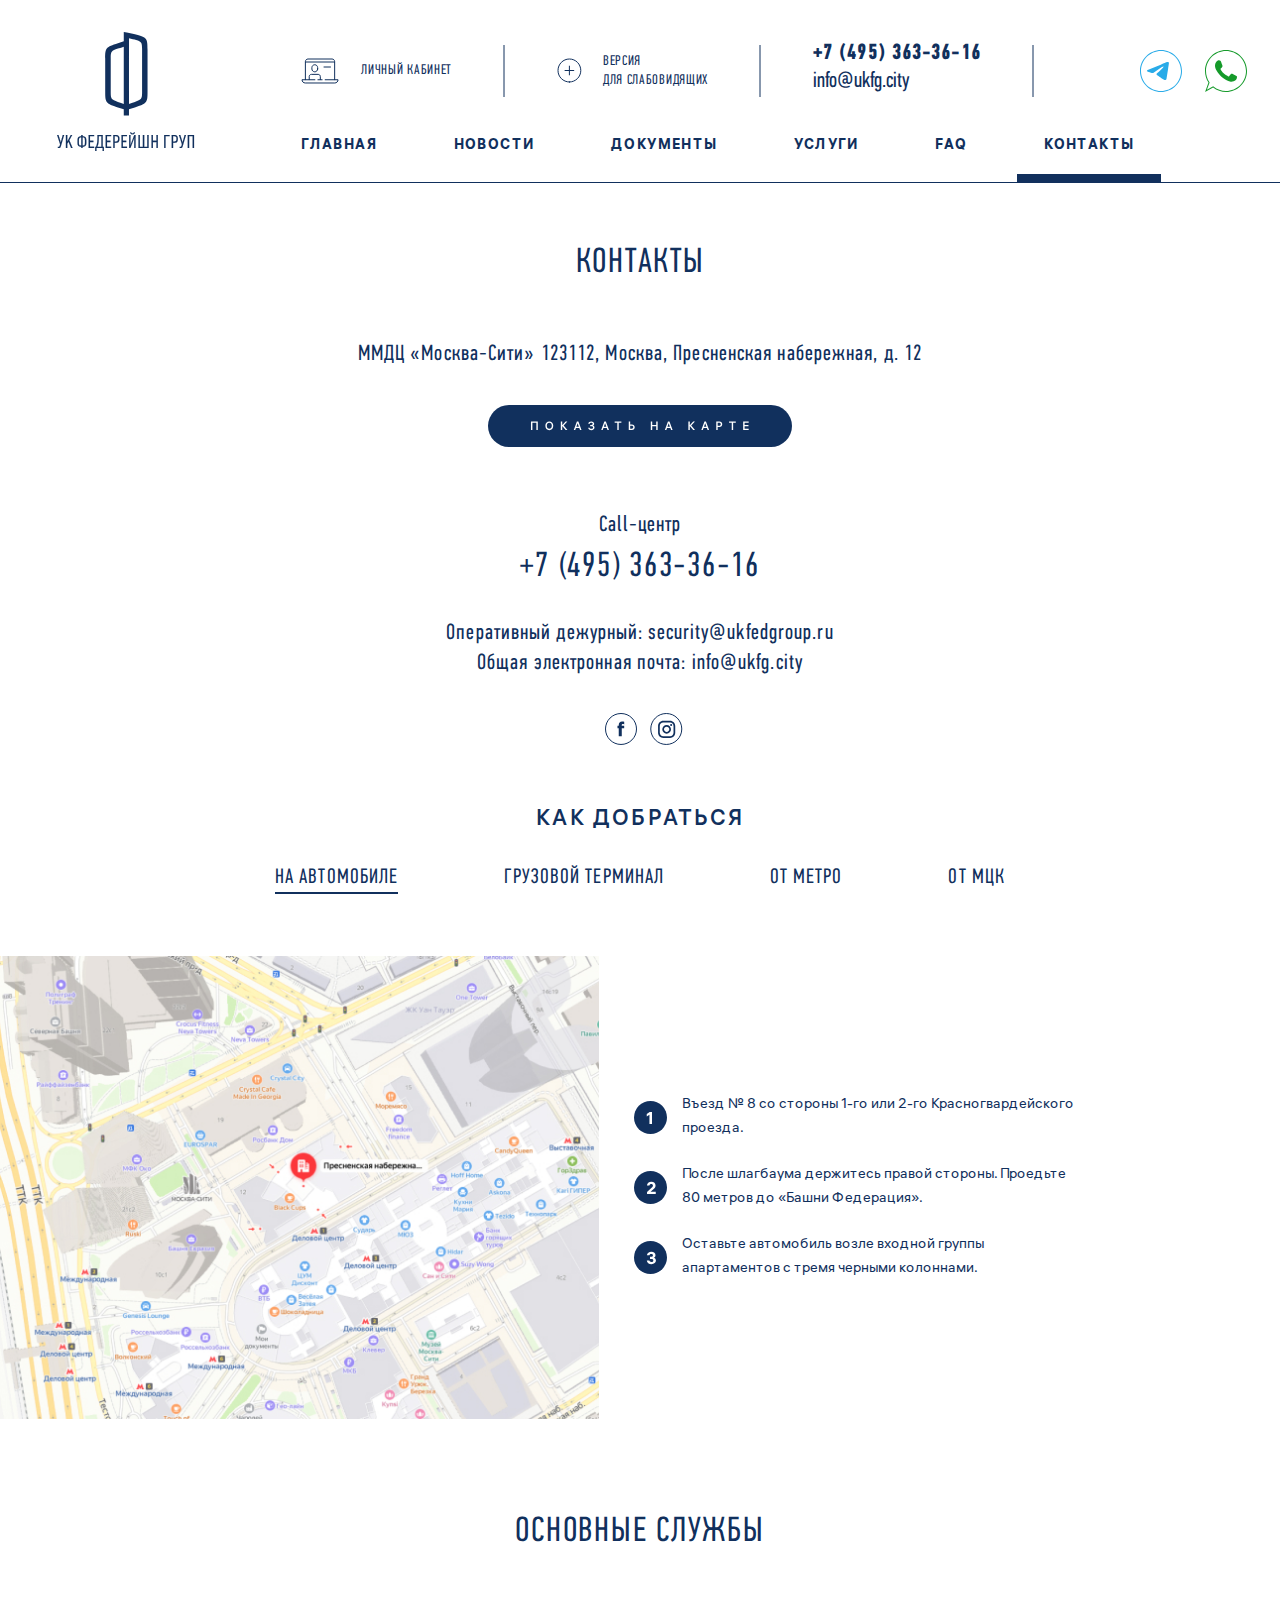
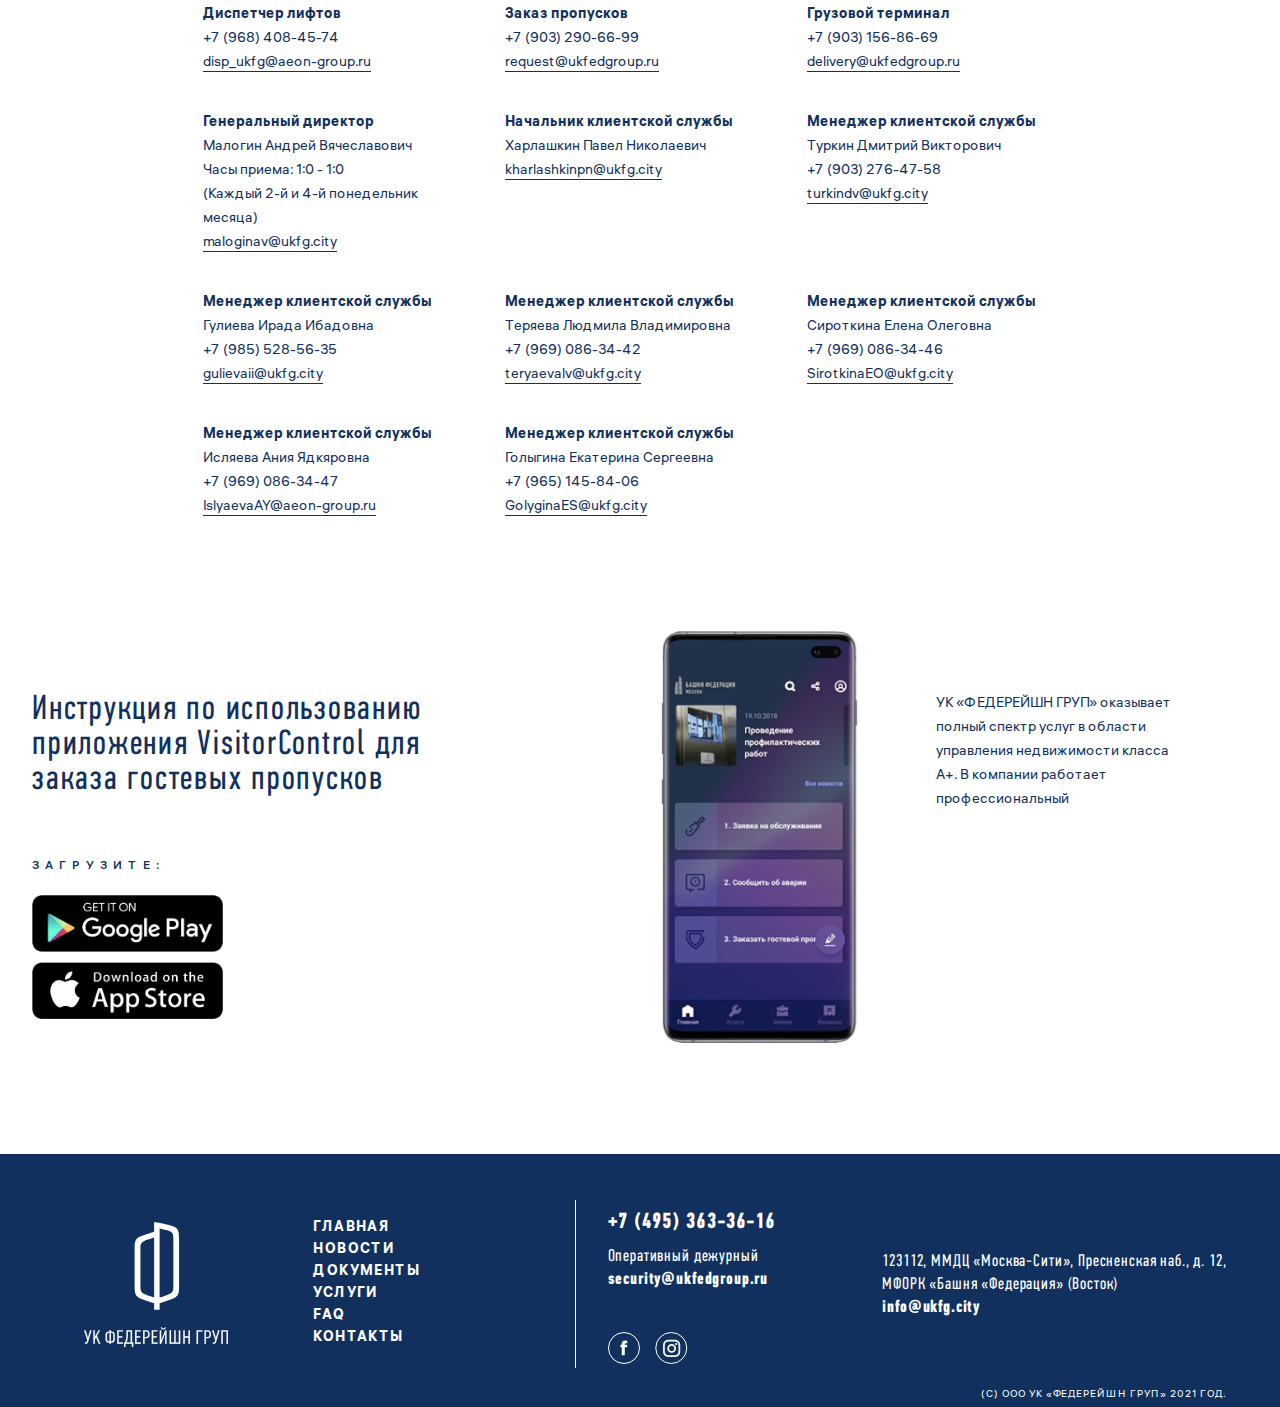
==== contact/index.html @ 0cf87162 "css_folder" ====
<!DOCTYPE html>
<html lang="ru">
   <head>
      <meta charset="UTF-8" />
      <meta content="width=device-width, initial-scale=1" name="viewport" />
      <title>УК Федерейшн Груп</title>
      <link rel="stylesheet" href="../css/style.css" />
      <link rel="stylesheet" href="../css/contact.css" />
   </head>
   <body>
      <div class="wrapper">
         <header class="header">
            <div class="container">
               <div class="header__row">
                  <a href="../index.html">
                     <div class="header__logo">
                        <div class="header__img"></div>
                     </div>
                  </a>
                  <div class="header__bar">
                     <div class="header__icons">
                        <div class="header__lk">
                           <a href="#">
                              <div class="header__profile">
                                 <p>личный кабинет</p>
                              </div>
                           </a>
                        </div>
                        <div class="header__line"></div>
                        <div class="header__version">
                           <a href="#">
                              <div class="header__blind">
                                 <p>версия<br />для слабовидящих</p>
                              </div>
                           </a>
                        </div>
                        <div class="header__line"></div>
                        <div class="header__contacts">
                           <a href="tel:+74953633616"><div class="header__phone">+7 (495) 363-36-16</div></a>
                           <a href="mailto:info@ukfg.city" target="_blank">
                              <div class="header__mail">info@ukfg.city</div>
                           </a>
                        </div>
                        <div class="header__line"></div>
                        <a href="tel:+74953633616" class="header__call">
                           <div class="header__app">
                              <a href="#">
                                 <div class="header__name header__name_1">
                                 </div>
                              </a>
                              <a href="#">
                                 <div class="header__name header__name_2">
                                 </div>
                              </a>
                           </div>
                        </a>
                     </div>
                     <div class="header__nav">
                        <div class="header__menu">
                           <div class="header__toggle header__toggle_icon">
                              <div class="header__burger"></div>
                           </div>
                           <ul class="header__list">
                              <li><a href="../index.html" class="header__list_hover">главная</a></li>
                              <li><a href="../news/index.html" class="header__list_hover">новости</a></li>
                              <li><a href="../documents/index.html" class="header__list_hover">документы</a></li>
                              <li><a href="../service/index.html" class="header__list_hover">услуги</a></li>
                              <li><a href="../faq/index.html" class="header__list_hover">faq</a></li>
                              <li><a href="index.html" class="header__list_active">контакты</a></li>
                           </ul>
                           <div class="header__popup">  
                              <div id="dialog" class="windows">
                                 <div class="top"><a href="#" class="link close"></a></div>
                                 <div class="text">общий телефон заказа услуг:</div>
                                 <a href="tel:+74951112233"><div class="phone">+ 7 (495) 111 22 33</div></a>
                                 <div class="app">Быстрая связь:</div>
                                 <div class="columns__app">
                                    <a href="#">
                                       <div class="columns__name columns__name_1">
                                       </div>
                                    </a>
                                    <a href="#">
                                       <div class="columns__name columns__name_2">
                                       </div>
                                    </a>
                                 </div>
                              </div>
                           </div>
                        </div>
                     </div>
                  </div>
               </div>
            </div>
         </header>
         <div class="content">
            <div class="columns">  
               <div class="columns__contacts">
                  <h1>Контакты</h1>
                  <p>ММДЦ «Москва-Сити» 123112, Москва, Пресненская набережная, д. 12</p>
                  <a href="#">
                     <div class="columns__detailed"></div>
                  </a>
                  <h5>Call-центр</h5>
                  <a href="tel:+74953633616"><div class="columns__phones">+7 (495) 363-36-16</div></a>
                  <div class="columns__mail">
                     <a href="mailto:security@ukfedgroup.ru"><p>Оперативный дежурный: security@ukfedgroup.ru</p></a>
                     <a href="mailto:info@ukfg.city"><p>Общая электронная почта: info@ukfg.city</p></a>
                  </div>
                  <div class="columns__social">
                     <a class="columns__fb" href="https://ru-ru.facebook.com/" target="_blank"></a>
                     <a class="columns__in" href="https://www.instagram.com/" target="_blank"></a>
                  </div>
               </div>  
               <div class="columns__road">
                  <h3>Как добраться</h3>
                  <div class="columns__nav">
                     <div class="columns__menu">
                        <ul class="columns__list">
                           <li class="active"><span class="columns__list_hover">На автомобиле</span></li>
                           <li><span class="columns__list_hover">Грузовой терминал</span></li>
                           <li><span class="columns__list_hover">От метро</span></li>
                           <li><span class="columns__list_hover">От мцк</span></li>
                        </ul>
                     </div>
                  </div>
                  <div class="columns__window active columns__window_1">
                     <div class="columns__fix">
                        <div class="columns__picture">
                           <img src="../img/picture1__contacts.jpg">
                           </img>
                        </div>
                        <div class="columns__picture_mobile">
                           <img src="../img/picture1m__contacts.jpg">
                           </img>
                        </div>
                        <ol class="columns__texts">
                           <li class="columns__marker_1">Въезд № 8 со стороны 1-го или 2-го Красногвардейского<br/>проезда.</li>
                           <li class="columns__marker_2">После шлагбаума держитесь правой стороны. Проедьте<br/>80 метров до «Башни Федерация».</li>
                           <li class="columns__marker_3">Оставьте автомобиль возле входной группы<br/>апартаментов с тремя черными колоннами.</li>
                        </ol>
                     </div>
                  </div>
                  <div class="columns__window columns__window_2">
                     <div class="columns__fix">
                        <div class="columns__picture">
                           <img src="../img/picture1__contacts.jpg">
                           </img>
                        </div>
                        <div class="columns__picture_mobile">
                           <img src="../img/picture1m__contacts.jpg">
                           </img>
                        </div>
                        <ol class="columns__texts">
                           <li class="columns__marker_1">Въезд № 8 со стороны 1-го или 2-го Красногвардейского<br/>проезда.</li>
                           <li class="columns__marker_2">После шлагбаума держитесь правой стороны. Проедьте<br/>80 метров до «Башни Федерация».</li>
                           <li class="columns__marker_3">Оставьте автомобиль возле входной группы<br/>апартаментов с тремя черными колоннами.</li>
                        </ol>
                     </div>
                  </div>
                  <div class="columns__window columns__window_3">
                     <div class="columns__fix">
                        <div class="columns__picture">
                           <img src="../img/picture1__contacts.jpg">
                           </img>
                        </div>
                        <div class="columns__picture_mobile">
                           <img src="../img/picture1m__contacts.jpg">
                           </img>
                        </div>
                        <ol class="columns__texts">
                           <li class="columns__marker_1">Въезд № 8 со стороны 1-го или 2-го Красногвардейского<br/>проезда.</li>
                           <li class="columns__marker_2">После шлагбаума держитесь правой стороны. Проедьте<br/>80 метров до «Башни Федерация».</li>
                           <li class="columns__marker_3">Оставьте автомобиль возле входной группы<br/>апартаментов с тремя черными колоннами.</li>
                        </ol>
                     </div>
                  </div>
                  <div class="columns__window columns__window_4">
                     <div class="columns__fix">
                        <div class="columns__picture">
                           <img src="../img/picture1__contacts.jpg">
                           </img>
                        </div>
                        <div class="columns__picture_mobile">
                           <img src="../img/picture1m__contacts.jpg">
                           </img>
                        </div>
                        <ol class="columns__texts">
                           <li class="columns__marker_1">Въезд № 8 со стороны 1-го или 2-го Красногвардейского<br/>проезда.</li>
                           <li class="columns__marker_2">После шлагбаума держитесь правой стороны. Проедьте<br/>80 метров до «Башни Федерация».</li>
                           <li class="columns__marker_3">Оставьте автомобиль возле входной группы<br/>апартаментов с тремя черными колоннами.</li>
                        </ol>
                     </div>
                  </div>
               </div>
               <div class="columns__info">
                  <h2>Основные службы</h2>
                  <div class="columns__services">
                     <div class="columns__service">
                        <h4>Диспетчер лифтов</h4>
                        <a href="tel:+79684084574"><p>+7 (968) 408-45-74</p></a>
                        <a href="mailto:disp_ukfg@aeon-group.ru">disp_ukfg@aeon-group.ru</a>
                     </div>
                     <div class="columns__service">
                        <h4>Заказ пропусков</h4>
                        <a href="tel:+79032906699"><p>+7 (903) 290-66-99</p></a>
                        <a href="mailto:request@ukfedgroup.ru">request@ukfedgroup.ru</a>
                     </div>
                     <div class="columns__service">
                        <h4>Грузовой терминал</h4>
                        <a href="tel:+79031568669"><p>+7 (903) 156-86-69</p></a>
                        <a href="mailto:delivery@ukfedgroup.ru">delivery@ukfedgroup.ru</a>
                     </div>
                     <div class="columns__service">
                        <h4>Генеральный директор</h4>
                        <p>Малогин Андрей Вячеславович</p>
                        <p>Часы приема: 14:00 - 16:00<br/>(Каждый 2-й и 4-й понедельник месяца)</p>
                        <a href="mailto:maloginav@ukfg.city">maloginav@ukfg.city</a>
                     </div>
                     <div class="columns__service">
                        <h4>Начальник клиентской службы</h4>
                        <p>Харлашкин Павел Николаевич</p>
                        <a href="mailto:kharlashkinpn@ukfg.city">kharlashkinpn@ukfg.city</a>
                     </div>
                     <div class="columns__service">
                        <h4>Менеджер клиентской службы</h4>
                        <p>Туркин Дмитрий Викторович</p>
                        <a href="tel:+79032764758"><p>+7 (903) 276-47-58</p></a>
                        <a href="mailto:turkindv@ukfg.city">turkindv@ukfg.city</a>
                     </div>
                     <div class="columns__service">
                        <h4>Менеджер клиентской службы</h4>
                        <p>Гулиева Ирада Ибадовна</p>
                        <a href="tel:+79855285635"><p>+7 (985) 528-56-35</p></a>
                        <a href="mailto:gulievaii@ukfg.city">gulievaii@ukfg.city</a>
                     </div>
                     <div class="columns__service">
                        <h4>Менеджер клиентской службы</h4>
                        <p>Теряева Людмила Владимировна</p>
                        <a href="tel:+79690863442"><p>+7 (969) 086-34-42</p></a>
                        <a href="mailto:teryaevalv@ukfg.city">teryaevalv@ukfg.city</a>
                     </div>
                     <div class="columns__service">
                        <h4>Менеджер клиентской службы</h4>
                        <p>Сироткина Елена Олеговна</p>
                        <a href="tel:+79690863446"><p>+7 (969) 086-34-46</p></a>
                        <a href="mailto:SirotkinaEO@ukfg.city">SirotkinaEO@ukfg.city</a>
                     </div>
                     <div class="columns__service">
                        <h4>Менеджер клиентской службы</h4>
                        <p>Исляева Ания Ядкяровна</p>
                        <a href="tel:+79690863447"><p>+7 (969) 086-34-47</p></a>
                        <a href="mailto:IslyaevaAY@aeon-group.ru">IslyaevaAY@aeon-group.ru</a>
                     </div>
                     <div class="columns__service">
                        <h4>Менеджер клиентской службы</h4>
                        <p>Голыгина Екатерина Сергеевна</p>
                        <a href="tel:+79651458406"><p>+7 (965) 145-84-06</p></a>
                        <a href="mailto:GolyginaES@ukfg.city">GolyginaES@ukfg.city</a>
                     </div>
                  </div>
               </div>         
            </div>
         </div>
         <footer class="footer">
            <div class="columns__container">
               <div class="container">
                  <div class="columns__application">
                     <div class="columns__load">
                        <div class="columns__for">
                        Инструкция по использованию приложения VisitorControl для
                        заказа гостевых пропусков
                        </div>
                        <div class="columns__download">
                           <p>загрузите:</p>
                           <a href="https://play.google.com/store" target="_blank">
                              <img src="../img/google.png" alt="picture" />
                           </a>
                           <a class="columns__store" href="https://www.apple.com/ru/app-store/" target="_blank">
                              <img src="../img/app-store.png" alt="picture" />
                           </a>
                        </div>
                     </div>
                     <div class="columns__phone">
                        <div class="columns__mobile">
                           <img src="../img/tel.png" alt="picture" />
                        </div>
                        <div class="columns__professional">
                        УК «ФЕДЕРЕЙШН ГРУП» оказывает полный спектр услуг в области
                        управления недвижимости класса А+. В компании работает
                        профессиональный
                        </div>
                     </div>
                  </div>
               </div>
            </div>
            <div class="container container__footer">
               <div class="footer__row">
                  <div class="footer__logo">
                     <div class="footer__img"></div>
                  </div>
                  <div class="footer__nav">
                     <div class="footer__menu">
                        <ul class="footer__list">
                           <li><a href="../index.html">главная</a></li>
                           <li><a href="../news/index.html">новости</a></li>
                           <li><a href="../documents/index.html">документы</a></li>
                           <li><a href="../service/index.html">услуги</a></li>
                           <li><a href="../faq/index.html">faq</a></li>
                           <li><a href="index.html">контакты</a></li>
                        </ul>
                     </div>
                  </div>
                  <div class="footer__contact">
                     <a href="tel:+74953633616"><div class="footer__phone">+7 (495) 363-36-16</div></a>
                     <div class="footer__mail">Оперативный дежурный<br/><a href="mailto:security@ukfedgroup.ru" target="_blank"><span>security@ukfedgroup.ru</span></a></div>
                     <div class="footer__social">
                        <a class="footer__fb" href="https://ru-ru.facebook.com/" target="_blank"></a>
                        <a class="footer__in" href="https://www.instagram.com/" target="_blank"></a>
                     </div>
                  </div>
                  <div class="footer__info">123112, ММДЦ «Москва-Сити», Пресненская наб., д. 12, МФОРК «Башня «Федерация» (Восток)
                     <a href="mailto:info@ukfg.city" target="_blank">info@ukfg.city</a>
                  </div>
               </div>
               <p class="footer__copy">(С) ООО УК «ФЕДЕРЕЙШН ГРУП» 2021 год.</p>
            </div>
         </footer>
      </div>
      <script src="https://code.jquery.com/jquery-3.5.1.min.js"></script>
      <script src="../js/main.js"></script>
   </body>
</html>
---- css/style.css ----
/*Обнуляющие стили*/
*{
   padding: 0;
   margin: 0;
   border: 0;
}
*,*:before,*:after{
   -moz-box-sizing: border-box;
   -webkit-box-sizing: border-box;
   box-sizing: border-box;
}
:focus,:active{
   outline: none;
}
a:focus,a:active{
   outline: none;
}
nav,footer,header,aside{
   display: block;
}
html,body{
   height: 100%;
   width: 100%;
   font-size: 100%;
   line-height: 1;
   font-size: 14px;
   -ms-text-size-adjust: 100%;
   -moz-text-size-adjust: 100%;
   -webkit-text-size-adjust: 100%;
}
input,button,textarea{
   font-family: inherit;
}
input::-ms-clear{
   display: none;
}
button{
   cursor: pointer;
}
button::-moz-focus-inner{
   padding: 0;
   border: 0;
}
a,a:visited{
   text-decoration: none;
}
a:hover{
   text-decoration: none;
}
ul li{
   list-style: none;
}
img{
   vertical-align: top;
}
h1,h2,h3,h4,h5,h6{
   font-size: inherit;
   font-weight: inherit;
}
/*--------------------*/
@font-face{
	font-family: "PF Din Text Comp Pro";
	src: url(../fonts/pfdintextcomppro-bold.eot);
	src: local("☺"), url(../fonts/pfdintextcomppro-bold.woff) format("woff"), url(../fonts/pfdintextcomppro-bold.ttf) format("truetype"), url(../fonts/pfdintextcomppro-bold.svg) format("svg");
	font-weight: bold;
	font-style: normal;
}
@font-face {
	font-family: "PF Din Text Comp Pro";
	src: url(../fonts/PFDinTextCompPro-Medium.eot);
	src: local("☺"), url(../fonts/PFDinTextCompPro-Medium.woff) format("woff"), url(../fonts/PFDinTextCompPro-Medium.ttf) format("truetype"), url(../fonts/PFDinTextCompPro-Medium.svg) format("svg");
	font-weight: 500;
	font-style: normal;
}
@font-face{
	font-family: "PF Din Text Comp Pro";
	src: url(../fonts/pfdintextcomppro-regular.eot);
	src: local("☺"), url(../fonts/pfdintextcomppro-regular.woff) format("woff"), url(../fonts/pfdintextcomppro-regular.ttf) format("truetype"), url(../fonts/pfdintextcomppro-regular.svg) format("svg");
	font-weight: normal;
	font-style: normal;
}
@font-face{
   font-family: "ALS Hauss";
   src: local("ALS Hauss Bold"), local("ALS-Hauss-Bold"),
   url(../fonts/ALSHauss-Bold.woff2) format("woff2"),
   url(../fonts/ALSHauss-Bold.woff) format("woff"),
   url(../fonts/ALSHauss-Bold.ttf) format("truetype");
   font-weight: bold;
   font-style: normal;
}
@font-face {
	font-family: "ALS Hauss";
   src: local("ALS Hauss Medium"), local("ALS-Hauss-Medium"),
   url(../fonts/ALSHauss-Medium.woff) format("woff"),
   url(../fonts/ALSHauss-Medium.ttf) format("truetype");
	font-weight: 500;
	font-style: normal;
}
@font-face{
   font-family: "ALS Hauss";
   src: local("ALS Hauss Regular"), local("ALS-Hauss-Regular"),
   url(../fonts/ALSHauss-Regular.woff2) format("woff2"),
   url(../fonts/ALSHauss-Regular.woff) format("woff"),
   url(../fonts/ALSHauss-Regular.ttf) format("truetype");
   font-weight: normal;
   font-style: normal;
}
body{
   font-family: "PF Din Text Comp Pro";
   font-weight: normal;
   color: #11305D;
}
.wrapper{
   min-height: 100%;
   overflow: hidden;
   display: flex;
   flex-direction: column;
}
.container{
   margin: 0px auto;
   max-width: 1464px;
}
.header__text, .header__info, .header__list{
   text-transform: uppercase;
}
a, a:visited{
   color: #11305D;
}
.header__popup{
   display: none;
}
.close{
   display: none;
}
.header__row{
   max-width: 1400px;
   margin: 0 auto;
   display: flex;
   height: 182px;
   padding: 0px 0px 0px 32px;
}
.header__row>a:first-child{
   flex: 1 1 auto;
   display: flex;
   align-items: center;
   background: url(../img/logo.svg) center no-repeat;
}
.header__bar{
   flex: 1 0 70%;
   display: flex;
   flex-direction: column;
   justify-content: space-between;
   padding: 40px 32px 2px 82px;
}
.header__icons{
   width: 100%;
   display: flex;
   white-space: nowrap;
   justify-content: space-between;
   align-items: center;
}
.header__line{
   width: 10px;
   height: 52px;
   background-color: #11305D;
   background: url(../img/line.svg) center no-repeat;
}
.header__lk, .header__version{
   font-size: 14px;
   letter-spacing: 0.05em;
   text-transform: uppercase;   
}
.header__profile p{
   display: flex;
   align-items: center;
   height: 50px;
   background: url(../img/lk.svg) left no-repeat;
   padding: 0px 0px 0px 60px;
}
.header__profile p:hover, .header__profile p:active{
   display: flex;
   align-items: center;
   height: 50px;
   background: url(../img/lkh.svg) left no-repeat;
   padding: 0px 0px 0px 60px;
   transition: width 0.1s ease-in-out;
}
.header__blind p{
   display: flex;
   align-items: center;
   height: 50px;
   line-height: 19px;
   background: url(../img/version.svg) left no-repeat;
   padding: 0px 0px 0px 46px;
   transition: width 0.1s ease-in-out;
}
.header__blind p:hover, .header__blind p:active{
   display: flex;
   align-items: center;
   height: 50px;
   line-height: 19px;
   background: url(../img/versionh.svg) left no-repeat;
   padding: 0px 0px 0px 46px;
   transition: width 0.1s ease-in-out;
}
.header__phone{
   font-family: "PF Din Text Comp Pro";
   font-weight: bold;
   font-size: 22px;
   line-height: 28px;
   letter-spacing: 0.05em;
}
.header__mail{
   font-size: 22px;
   font-weight: normal;
   line-height: 28px;
   padding: 0px 0px 5px 0px;
}
.header__mail:hover, .header__mail:active{
   width: 105px;
   border-bottom: 2px solid #11305D;
   padding-bottom: 3px;
   transition: width 0.1s ease-in-out;
}
.header__app{
   display: flex;
   justify-content: space-between;
}
.header__name{
   display: flex;
   align-items: center;
   height: 50px;
   padding: 0px 42px 0px 0px;
   font-size: 19px;
}
.header__name_1{
   background: url(../img/telegram.svg) right no-repeat;
   margin: 0px 15px 0px 0px;
   padding: 0px 0px 0px 50px;
}
.header__name_1:hover, .header__name_1:active{
   background: url(../img/telegramh.svg) right no-repeat;
   margin: 0px 15px 0px 0px;
   padding: 0px 0px 0px 50px;
   transition: width 0.1s ease-in-out;
}
.header__name_2{
   background: url(../img/whatsapp.svg) right no-repeat;
   padding: 0px 0px 0px 50px;
}
.header__name_2:hover, .header__name_2:active{
   background: url(../img/whatsapph.svg) right no-repeat;
   padding: 0px 0px 0px 50px;
   transition: width 0.1s ease-in-out;
}
.header__nav{
   width: 88%;
   color: #11305D;
}
.header__list{
   font-family: "ALS Hauss";
   font-weight: bold;
   font-size: 14px;
   letter-spacing: 0.1em;
   text-transform: uppercase;
   display: flex;
   justify-content: space-between; 
   white-space: nowrap;
}
.header__list li{
   height: 39.6px;
} 
.header__list_hover:after, .header__list_active:after{
   display: block;
   content: "";
   height: 8px;
   margin-top: 20px;
   margin-left: -30%;
   width: 0%;
   background-color: #11305D;
   transition: width 0.2s ease-in-out;
}
.header__list_hover:hover:after, .header__list_hover:focus:after, .header__list_hover:active:after, .header__list_active:after{
   width: 160%;
   margin-left: -30%;
   transition: width 0.2s ease-in-out;
}
/*Меню-бургер*/
.header__list li{
   display: inline-block;
}
.header__list li a{
   display: block;
   color: #11305D;
   text-decoration: none;
}
.header__menu{
   width: 100%;
}
.header__toggle{  
   color: #11305D;
   cursor: pointer;
   display: none;
   width: 25px;
   height: 25px;
}
.header__toggle_icon {
   width: 25px;
   height: 25px;
   cursor: pointer;
}
.header__burger {
   width: 32px;
   height: 2px;
   transform: translate(-50%, -50%);
   background: #11305D;
   transition: 0.5s;
   display: inline-block;
   margin-left: 12px;
}
.header__burger:before,
.header__burger:after {
   content: "";
   width: 32px;
   height: 2px;
   position: absolute;
   background: #11305D;
   transition: 0.5s;
}
.header__burger:before {
   top: -7px;
}
.header__burger:after {
   top: 7px;
}
.header__popup .windows{
   display: none;
}
@media( max-width: 768px){
   .header{
      min-height: 110px;
   }
   .header__row{
      height: 110px;
      flex-direction: row-reverse;
      padding: 0;
      margin-right: 114px;
      padding-top: 4px;
   }
   .header__row>a:first-child{
      margin: 0 auto;
      display: flex;
      align-items: center;
      background: url(../img/logohm.svg) center no-repeat;
   }
   .header.toggle::after{
      content: "";
      display: block;
      width: 90vw;
      height: 1px;
      margin: 0 auto;
      background-color: #1b4a91;
   }
   .header__img{
      width: 108.3px;
      height: 94px;
   }
   .header__bar{
      flex: 0 0 65px;
      flex-direction: row-reverse;
   }
   .header__line{
      display: none;
   }
   .header__lk, .header__version, .header__contacts, .header__p{
      display: none;
   }
   .header__name{
      display: none;
   }
   .header__call{
      position: absolute;
      top: 7px;
      right: 23px;
      height: 50px;
      background: url(../img/app.svg) right no-repeat;
      padding: 0px 42px 0px 0px;
      font-size: 19px;
   }
   .header__call:hover, .header__call:active{
      position: absolute;
      top: 7px;
      right: 23px;
      height: 50px;
      background: url(../img/apph.svg) right no-repeat;
      padding: 0px 42px 0px 0px;
      transition: width 0.1s ease-in-out;
   }
   .header__toggle{
      display: block;
      padding: 0;
      position: absolute;
      top: 23px;
      left: 20px;
   }
   .header__list{
      display: none;
      position: absolute;
      top: 141px;
      left: 0;
      background: #fff;
      width: 100%;
      height: 100%;
      text-align: center;
   }
   .header__list::after{
      content: "";
      display: block;
      width: 90vw;
      height: 1px;
      margin: 0 auto;
      background-color: #1b4a91;
   }
   .header__list li{
      display: block;
      width: fit-content;
      margin: 0 auto;
      letter-spacing: 0.1em;
      height: 38.1px;
   }
   .header__list_hover:after, .header__list_active:after{
      display: none;
      transition: width 0.1s ease-in-out;
   }
   .header__list a:hover{
      color: #96A9C6;
      transition: width 0.1s ease-in-out;
   }
   .header__popup{
      display: none;
      position: absolute;
      top: 370px;
      right: 0%;
      width: 100%;
      font-size: 19px;
   }
   .header__popup .windows{
      display: block;
      text-align: center;
   }
   .windows .close{
      display: none;
   }
   .header__popup .text{
      font-size: 14px;
      line-height: 19px;
      letter-spacing: 0.05em;
   }
   .header__popup .phone{
      margin: -22px 0px -35px 0px;
   }
   .header__popup #dialog .columns__app {
      display: inline-flex;
      position: static;
      padding: 12px 0px 0px 0px;
   }
   .header__popup #dialog .columns__name_1 {
      margin: 0px 7px 0px 0px;
   }
}
@media (max-width: 960px) and (min-width: 769px){
   .header__row>a:first-child{
      flex: 0 1 auto;
      display: flex;
      align-items: center;
      background: url(../img/logohm.svg) center no-repeat;
      padding: 0px 10px 0px 10px;
   }
   .header__img{
      width: 108.3px;
      height: 94px;
   }
   .header__profile, .header__blind{
      font-size: 12px;
   }
   .header__phone, .header__mail, .header__name{
      font-size: 20px;
   }
   .header__name{
      font-size: 17px;
   }
   .header__list{
      font-size: 12px;
      letter-spacing: 0em;
   }
}
@media (max-width: 843px) and (min-width: 769px){
   .header__bar{
      padding: 40px 32px 2px 32px;
   }
}
.header__toggle_icon.active .header__burger {
   background: rgba(0, 0, 0, 0);
}
.header__toggle_icon.active .header__burger:before {
   top: 0;
   transform: rotate(45deg);
}
.header__toggle_icon.active .header__burger:after {
   top: 0;
   transform: rotate(135deg);
}
/*-----------------*/
.content{
   flex: 1 1 auto;
}
.content::before{
   content: "";
   display: block;
   width: 100%;
   height: 1px;
   background-color: #11305D;
}
h1{
   font-family: PF Din Text Comp Pro;
   font-weight: normal;
   font-size: 35px;
   line-height: 48px;
   text-align: center;
   letter-spacing: 0.05em;
   text-transform: uppercase;
   padding: 57px 0px 52px 0px;
}
.columns{
   flex: 1 0 auto;
}
.columns__full{
   max-width: 1400px;
   margin: 0 auto;
   line-height: 0;
}
.columns__image img{
   object-fit: cover;
   width: 100%;
}
.columns__news{
   width: 100%;
}
.columns__documents, .columns__faq{
   margin: 0px auto;
   max-width: 1464px;
}
.columns__contacts{
   text-align: center;
}
.columns__news h1, .columns__documents h1, .columns__provider h1, .columns__faq h1{
   font-family: PF Din Text Comp Pro;
   font-weight: normal;
   font-size: 35px;
   text-align: center;
   letter-spacing: 0.05em;
   text-transform: uppercase;
   padding: 65px 0px 62px 0px;
}
.columns__row{
   display: flex;
   align-items: center;
   text-transform: uppercase;
   height: 454px;
}
.columns__icons{
   flex: 0 1 16.6%;
}
.columns__line{
   width: 10px;
   height: 308px;
   background-color: #11305D;
   background: url(../img/cline.svg) center no-repeat;
}
.columns__about{
   height: 100%;
   margin: 40px 0px 69px 0px;
   font-weight: 500;
   font-size: 21px;
   line-height: 29px;
   text-align: center;
   letter-spacing: 0.05em;
   text-transform: uppercase;
}
.columns__icons:hover .columns__about p{
   opacity: 0;
   transition: width 0.1s ease-in-out;
}
.columns__icons_2:hover, .columns__icons_3:hover, .columns__icons_4:hover, .columns__icons_6:hover{
   display: block;
   background: url(../img/order.svg) 50% 221.5px no-repeat;
   transition: width 0.1s ease-in-out;
}
.columns__icons_1:hover, .columns__icons_5:hover{
   display: block;
   background: url(../img/order.svg) 50% 250px no-repeat;
   transition: width 0.1s ease-in-out;
}
.columns__icons_2:active, .columns__icons_3:active, .columns__icons_4:active, .columns__icons_6:active{
   display: block;
   background: url(../img/orderh.svg) 50% 221.5px no-repeat;
   transition: width 0.1s ease-in-out;
}
.columns__icons_1:active, .columns__icons_5:active{
   display: block;
   background: url(../img/orderh.svg) 50% 250px no-repeat;
   transition: width 0.1s ease-in-out;
}
.columns__about p{
   height: 100%;
   display: block;
   padding: 175px 0px 0px 0px;
}
.columns__about_1{
   background: url(../img/01_144.svg) top/auto no-repeat;
   background-position-y:33px;
}
.columns__about_2{
   background: url(../img/02_144.svg) top/auto no-repeat;
   background-position-y:4px;
}
.columns__about_3{
   background: url(../img/03_144.svg) top/auto no-repeat;
   background-position-y:4px;
}
.columns__about_4{
   background: url(../img/04_144.svg) top/auto no-repeat;
   background-position-y:4px;
}
.columns__about_5{
   background: url(../img/05_144.svg) top/auto no-repeat;
   background-position-y:33px;
}
.columns__about_6{
   background: url(../img/06_144.svg) top/auto no-repeat;
   background-position-y:4px;
}
.columns__popup{
   top: 110%;
   left: 37.5%;
}
.columns__popup .window {
   position:absolute;
   display:none;
   z-index:9999;
   overflow: hidden;
   border: 1px solid #11305D;
   width:744px;
   height:405px;
   padding:10px;
   background-color:#ffffff;
   position:fixed; 
   top: calc(50% - 25px); 
   left: calc(50% - 50px); 
   }  
.top {
   position:absolute;
   left:0;
   top:0;
   width:370px;
   height:30px;
   padding: 8px 20px 6px 10px;
   }
.text{
   padding: 40px 0px 10px 0px;
   font-family: PF Din Text Comp Pro;
   font-style: normal;
   font-weight: normal;
   font-size: 35px;
   line-height: 48px;
   text-align: center;
   letter-spacing: 0.05em;
   text-transform: uppercase;
   color: #11305D;
   }
.phone{
   font-family: PF Din Text Comp Pro;
   font-style: normal;
   font-weight: normal;
   font-size: 56px;
   line-height: 76px;
   text-align: center;
}
.app{
   font-family: ALS Hauss;
   font-style: normal;
   font-weight: normal;
   font-size: 21px;
   text-align: center;
   padding: 35px 0px 0px 0px;
   text-transform: none;
   }
.close {
   display: block;
   position: absolute;
   top: 10px;
   left: 695px;
   background: url(../img/close.svg) center no-repeat;
   padding: 20px 10px 20px 20px;
   }
.close:hover {
   display: block;
   position: absolute;
   top: 10px;
   left: 695px;
   background: url(../img/closeh.svg) center no-repeat;
   padding: 20px 10px 20px 20px;
   transition: width 0.1s ease-in-out;
}
.columns__app{
   display: flex;
   justify-content: space-between;
}
.columns__name{
   display: flex;
   align-items: center;
   height: 50px;
}
.columns__name_1{
   background: url(../img/telegram.svg) right no-repeat;
   margin: 0px 15px 0px 0px;
   padding: 0px 0px 0px 50px;
}
.columns__name_1:hover, .columns__name_1:active{
   background: url(../img/telegramh.svg) right no-repeat;
   margin: 0px 15px 0px 0px;
   padding: 0px 0px 0px 50px;
   transition: width 0.1s ease-in-out;
}
.columns__name_2{
   background: url(../img/whatsapp.svg) right no-repeat;
   padding: 0px 0px 0px 50px;
}
.columns__name_2:hover, .columns__name_2:active{
   background: url(../img/whatsapph.svg) right no-repeat;
   padding: 0px 0px 0px 50px;
   transition: width 0.1s ease-in-out;
}
.columns__app{
   position: absolute;
   bottom: 20%;
   left: 42%;
}
.columns__requisites{
   padding: 0px 32px 0px 32px;
   margin: 99px 0px 100px 0px;
   margin: 0 auto;
   text-align: center;
}
.columns__requisites h2, .columns__requisites h3, .columns__upload p{
   font-family: "PF Din Text Comp Pro";
   font-weight: normal;
   font-size: 35px;
   text-transform: uppercase;
   letter-spacing: 0.05em;
   line-height: 48px;
}
.columns__requisites h2{
   padding: 98px 0px 50px 0px;
}
.columns__requisites h3{
   font-size: 24px;
   line-height: 33px;
}
.columns__upload p{
   padding: 0px 50px 0px 0px;
   font-size: 21px;
   line-height: 29px;
}
.columns__upload{
   display: flex;
   align-items: center;
   padding: 35px 0px 0px 0px;
}
.columns__button p{
   padding: 6px 0px 0px 0px;
   font-size: 12px;
   font-weight: 500;
   line-height: 16px;
   letter-spacing: 0.5em;
}
.columns__add p{
   display: flex;
   align-items: center;
   background: url(../img/download.svg) left no-repeat;
   padding: 17px 0px 17px 70px;
}
.columns__add p:hover, .columns__add p:active{
   background: url(../img/downloadh.svg) left no-repeat;
   padding: 17px 0px 17px 70px;
   transition: width 0.1s ease-in-out;
}
.columns__property, .columns__legal{
   font-family: ALS Hauss;
   font-weight: normal;
   font-size: 14px;
   line-height: 30px;
}
.columns__lines{
   content: "";
   height: 1px;
   background-color: #C4C4C4;
}
.columns__lines_mobile{
   display: none;
}
.columns__property{
   display: flex;
   justify-content: space-between;
   padding: 32px 0px 25px 0px;
}
.columns__legal{
   padding: 3px 0px 0px 0px;
   display: flex;
   flex-direction: column;
}
.columns__string{
   display: flex;
   flex-direction: row;
   justify-content: space-between;
   padding: 20px 0px 16px 0px;
}
.columns__item, .columns__items{
   width: 50%;
   text-align: left;
}
.columns__item p, .columns__items p{
   font-weight: bold;
}
.columns__info{
   margin: 0 auto;
   height: 256px;
   background-color: #11305D;
   color: #fff;
   font-weight: normal;
   text-align: center;
   padding: 46px 0px 46px 0px;
   text-transform: uppercase;
}
.columns__info h1{
   width: 620px;
   margin: 0 auto;
   padding: 20px 0;
   font-size: 35px;
   letter-spacing: 0.05em;
   text-transform: uppercase;
}
.columns__info p{
   max-width: 957px;
   margin: 0 auto;
   max-width: 85%;
   height: 95px;
   font-size: 24px;
   line-height: 33px;
   letter-spacing: 0.05em;
   text-transform: uppercase;
   padding: 10px;
}
.columns__download, .columns__professional{
   font-family: "ALS Hauss";
   font-weight: normal;
}
.columns__application{
   display: flex;
   justify-content: space-between;
   padding: 111px 0px 111px 0px;
   color: #11305D;
}
.columns__load{
   margin: 0px 10px 0px 32px;
   flex: 0 1 50%;
}
.columns__for{
   max-width: 454px;
   padding: 62px 0 63px 0px;
   font-size: 35px;
   line-height: 35px;
   letter-spacing: 0.05em;
}
.columns__download{
   display: flex;
   flex-direction: column;
}
.columns__download p{
   padding: 0px 0px 22px 0px;
   font-size: 12px;
   font-weight: 500;
   letter-spacing: 0.5em;
   text-transform: uppercase;
}
.columns__download img{
   width: 191px;
   height: 57px;
}
.columns__store{
   padding: 10px 0px 0px 0px;
}
.columns__phone{
   flex: 0 1 50%;
   display: flex;
}
.columns__mobile img{
   height: 412px;
}
.columns__professional{
   width: 100%;
   font-size: 14px;
   line-height: 24px;
   padding: 4.8vw 8vw 0px 6vw;
}
@media (max-width: 768px) {
.content:before{
   display: none;
}
.container{
   min-width: 320px;
}
.columns h1{
   font-size: 23px;
   padding: 20px 0px 26px 0px;
}
.columns__full{
   display: none;
}
.columns__row{
   display: flex;
   flex-direction: column;
   height: 100%;
}
.columns__icons:hover .columns__about p{
   opacity: 999;
   transition: width 0.1s ease-in-out;
}
.columns__line{
   display: none;
}
.columns__icons_1:before, .columns__icons_2:before, .columns__icons_3:before, .columns__icons_4:before, .columns__icons_5:before, .columns__icons_6:before, .columns__icons_6:after{
   content: "";
   display: block;
   width: 90vw;
   height: 1px;
   margin: 0 auto;
   background-color: #1b4a91;
}
.columns__icons_1.toggle::before{
   display: none;
}
.columns__about{
   height: 100%;
   background-size: 140px 140px;
   margin:8px 0px 30px 0px;
   padding: 14px 0px 0px 0px;
   display: flex;
   flex-direction: column;
   justify-content: space-between;
   }
.columns__about:hover, .columns__about:active{
   background-size: 140px 140px;
   transition: width 0.1s ease-in-out;
}
.columns__about_1, .columns__about_2, .columns__about_3, .column__about_4{
   border: none;
}
.columns__about_1, .columns__about_5{
   background-position-y:0px;
}
.columns__about_1{
   background: url(../img/01_92.svg) top/auto no-repeat;
   background-position-y:33px;
}
.columns__about_1:hover, .columns__about_1:active{
   background: url(../img/01_92.svg) top/auto no-repeat;
   background-position-y:33px;
   transition: width 0.1s ease-in-out;
}
.columns__about_2{
   background: url(../img/02_92.svg) top/auto no-repeat;
   background-position-y:33px;
}
.columns__about_2:hover, .columns__about_2:active{
   background: url(../img/02_92.svg) top/auto no-repeat;
   background-position-y:33px;
   transition: width 0.1s ease-in-out;
}
.columns__about_3{
   background: url(../img/03_92.svg) top/auto no-repeat;
   background-position-y:33px;
}
.columns__about_3:hover, .columns__about_3:active{
   background: url(../img/03_92.svg) top/auto no-repeat;
   background-position-y:33px;
   transition: width 0.1s ease-in-out;
}
.columns__about_4{
   background: url(../img/04_92.svg) top/auto no-repeat;
   background-position-y:33px;
}
.columns__about_4:hover, .columns__about_4:active{
   background: url(../img/04_92.svg) top/auto no-repeat;
   background-position-y:33px;
   transition: width 0.1s ease-in-out;
}
.columns__about_5{
   background: url(../img/05_92.svg) top/auto no-repeat;
   background-position-y:33px;   
}
.columns__about_5:hover, .columns__about_5:active{
   background: url(../img/05_92.svg) top/auto no-repeat;
   background-position-y:33px;
   transition: width 0.1s ease-in-out;
}
.columns__about_6{
   background: url(../img/06_92.svg) top/auto no-repeat;
   background-position-y:33px;
}
.columns__about_6:hover, .columns__about_6:active{
   background: url(../img/06_92.svg) top/auto no-repeat;
   background-position-y:33px;
   transition: width 0.1s ease-in-out;
}
.columns__about p{
   font-size: 18px;
   font-weight: 500;
   letter-spacing: 0.05em;
   padding: 123px 0px 4px 0px;
   white-space: nowrap;
}
.columns__about p br {
   content: ""
}
.columns__about p br:after {
   content: "\00a0"
}
.columns__popup .window {
   display:none;
   position:absolute;
   z-index:9999;
   overflow: hidden;
   border: 1px solid #11305D;
   width: 280px;
   height: 328px;
   padding:10px;
   background-color:#ffffff;
   position:fixed; 
   top: calc(50% - 25px); 
   left: calc(50% - 50px); 
   }  
.top {
   position:absolute;
   left:0;
   top:0;
   width:370px;
   height:30px;
   padding: 8px 20px 6px 10px;
   }
.text{
   padding: 40px 0px 10px 0px;
   font-family: PF Din Text Comp Pro;
   font-style: normal;
   font-weight: normal;
   font-size: 21px;
   line-height: 29px;
   text-align: center;
   letter-spacing: 0.05em;
   text-transform: uppercase;
   color: #11305D;
   }
   .phone{
   font-family: PF Din Text Comp Pro;
   font-style: normal;
   font-weight: normal;
   font-size: 35px;
   line-height: 76px;
   text-align: center;
   }
   .app{
   font-family: ALS Hauss;
   font-style: normal;
   font-weight: normal;
   font-size: 14px;
   text-align: center;
   padding: 35px 0px 0px 0px;
   text-transform: none;
   }
   .close{
      position: absolute;
      top: 5px;
      left: 240px;
      background: url(../img/closem.svg) center no-repeat;
      padding: 20px 10px 20px 20px;
   }
   .close:hover {
      position: absolute;
      top: 5px;
      left: 240px;
      background: url(../img/closemh.svg) center no-repeat;
      padding: 20px 10px 20px 20px;
   }
   .columns__app{
      position: absolute;
      bottom: 14%;
      left: 29%;
   }
   .columns__name{
      display: flex;
      align-items: center;
      height: 50px;
   }
   .columns__information{
      width: 100%;
   }
   .columns__info{
      height: auto;
      line-height: 31px;
      letter-spacing: 0.05em;
      padding: 40px 0px 40px 0px;
      margin: 45px 0px 0px 0px;
   }
   .columns__info h1{
      width: 224px;
      font-size: 23px;
      font-weight: normal;
      padding: 0;
   }   
   .columns__info p{
      width: 260px;
      font-size: 17px;
      font-weight: 400;
      line-height: 25px;
      letter-spacing: 0.05em;
      padding: 17px 0px 0px 0px;
      height: 100%;
   }  
   .columns__lines_mobile{
      display: block;
      content: "";
      height: 1px;
      background-color: #C4C4C4;
   }
   .columns__requisites{
      padding: 0px 20px 0px 20px;
   }
   .columns__requisites h2{
      font-size: 23px;
      letter-spacing: 0.05em;
      padding: 55px 0px 3px 0px;
   }
   .columns__requisites h3{
      font-size: 17px;
      letter-spacing: 0.05em;
      padding: 0px 0px 18px 0px;
   }
   .columns__property, .columns__legal{
      font-size: 12px;
      line-height: 19px;
      padding: 12px 0px 0px 0px;
   }
   .columns__upload p{
      font-size: 15px;
      padding: 10px 0px 0px 0px;
   }
   .columns__add{
      padding: 0px 0px 0px 1px;
   }
   .columns__add p{
      font-family: "ALS Hauss";
      font-weight: 500;
      font-size: 10px;
      letter-spacing: 0.5em;
      padding: 10px 0px 10px 50px;
      background: url(../img/downloadm.svg) left no-repeat;
      transition: width 0.1s ease-in-out;
   }
   .columns__add p:hover{
      font-family: "ALS Hauss";
      font-weight: 500;
      font-size: 10px;
      letter-spacing: 0.5em;
      padding: 10px 0px 10px 50px;
      background: url(../img/downloadmh.svg) left no-repeat;
      transition: width 0.1s ease-in-out;
   }
   .columns__property{
      display: flex;
      flex-wrap:wrap;
      text-align: left;
   }
   .columns__legal{
      padding: 0;
   }
   .columns__string{
      display: flex;
      flex-direction: column;
      text-align: left;
      padding: 15px 0px 0px 0px;
   }
   .columns__item{
      flex: 0 1 50%;
      padding: 0px 0px 10px 0px;
   }
   .columns__items{
      width: 80%;
      padding: 0px 0px 10px 0px;
      word-wrap: normal;
   }
   .columns__upload{
      display: flex;
      flex-direction: column;
      align-items: flex-start;
      padding: 10px 0px 0px 0px;
   }
   .columns__application{
      position: relative;
      padding: 0;
      padding: 50px 20px 88px 20px;  
      justify-content: flex-start; 
   }
   .columns__professional{
      display: none;
   }
   .columns__load{
      display: flex;
      flex-direction: column;
      padding: 0;
      margin: 0;
   }
   .columns__phone{
      width: 96px;
      height: 169px;
      align-self: flex-end;
      padding: 17px 0px 0px 0px;
   }
   .columns__mobile img{
      display: none;
   }
   .columns__mobile{
      background: url(../img/tel.png) top/auto 169px no-repeat;
      width: 96px;
      height: 169px;
   }
   .columns__download{
      display: flex;
      flex-direction: column;
   }
   .columns__store{
      padding: 7px 0px 0px 0px;
   }
   .columns__download img{
      width: 125px;
      height: 37px;
      padding: 0;
   }
   .columns__download p{
      font-size: 10px;
      line-height: 13px;
      padding: 58px 0px 8px 0px;
   }
   .columns__for{
      width: 251px;
      height: 75px;
      font-size: 17px;
      line-height: 25px;
      padding: 0;
   }
}
@media (max-width: 375px){
   .columns__about p{
      font-size: 16px;
   }
   .columns__phone{
      width: 96px;
      height: 169px;
      position: absolute;
      bottom: 0px;
      right: 0px;
   }
   .columns__picture{
      height: 142px;
   }
}
@media (max-width: 800px) and (min-width: 769px){
   .columns__for{
      font-size: 22px;
   }
   .columns__about p{
      font-size: 14px;
   }
   .columns__info h1{
      font-size: 26px;
   }
}
@media (max-width: 888px) and (min-width: 801px){
   .columns__for{
      font-size: 24px;
   }
   .columns__about p{
      font-size: 15px;
   }
   .columns__info h1{
      font-size: 28px;
   }
}
@media (max-width: 960px) and (min-width: 889px){
   .columns__about p{
      font-size: 16px;
   }
   .columns__for{
      font-size: 28px;
   }
   .columns__info h1{
      font-size: 30px;
   }
   .columns__info p{
      font-style: 22px;
   }
}
@media (max-width: 1110px) and (min-width: 961px){
   .columns__about p{
      font-size: 20px;
   }
   .columns__info h1{
      font-size: 33px;
   }
}
.footer{
   flex: 0 0 auto;
}
.container__footer{
   max-width: 100%;
   background-color: #11305D;
   color: #fff;
   height: 253px;
}
.footer__row{
   max-width: 1400px;
   display: flex;
   align-items:center;
   margin: 0 auto;
   padding: 30px 0px 0px 0px;
}
.footer__logo{
   flex: 0 1 36%;
}
.footer__nav{
   flex: 0 1 30%;
}
.footer__contact{
   flex: 0 1 33%;
}
.footer__info{
   flex: 0 1 45%;
   padding: 0px 40px 0px 10px;
}
.footer__img{
   background: url(../img/logof.svg) center no-repeat;
   padding: 200px 0px 0px 10px;
}
.footer__list{
   font-family: "ALS Hauss";
   font-weight: bold;
   display: flex;
   flex-direction: column;
   justify-content: space-between;
   font-size: 14px;
   line-height: 22px;
   letter-spacing: 0.1em;
   text-transform: uppercase;
}
.footer a, .footer a:visited, .footer{
   color: #fff;
}
.footer__list a:hover{
   color: #96A9C6;
   transition: width 0.1s ease-in-out;
}
.footer__contact{
   line-height: 25px;
   height: 168px;
   font-weight: normal;
   border-left: 1px solid #fff;
   padding: 0px 0px 0px 32px;
}
.footer__phone{
   font-family: "PF Din Text Comp Pro";
   font-weight: bold;
   font-size: 22px;
   letter-spacing: 0.05em;
   padding: 10px 0;
}
.footer__mail{
   font-size: 17px;
   line-height: 23px;
   letter-spacing: 0.05em;
}
.footer__fb{
   width: 200px;
   background: url(../img/fb.svg) left no-repeat;
   padding: 1px 40px 90px 0px;
}
.footer__fb:hover, .footer__fb:active{
   height: 200px;
   background: url(../img/fbh.svg) left no-repeat;
   padding: 1px 40px 90px 0px;
   transition: width 0.1s ease-in-out;
}
.footer__in{
   background: url(../img/in.svg) right no-repeat;
   padding: 1px 0px 90px 40px;
}
.footer__in:hover, .footer__in:active{
   background: url(../img/inh.svg) right no-repeat;
   padding: 1px 0px 90px 40px;
   transition: width 0.1s ease-in-out;
}
.footer__info{
   font-size: 17px;
   line-height: 23px;
   letter-spacing: 0.05em;
   display: flex;
   flex-direction: column;
   justify-content: center;
}
.footer__info a{
   font-weight: bold;
}
.footer span{
   font-weight: bold;
   line-height: 23px;
   letter-spacing: 0.05em;
   color: #fff;
}
.footer span:hover, .footer span:active{
   color: #96A9C6;
   transition: width 0.1s ease-in-out;
}
.footer__copy{
   max-width: 1400px;
   margin: 0 auto;
   font-family: "ALS Hauss";
   padding: 0 53px 15px 0;
   text-align: right;
   font-size: 10px;
   font-weight: normal;
   letter-spacing: 0.1em;
   line-height: 22px;
   text-transform: uppercase;
}
@media (max-width: 768px) {
   .footer{
      min-height: 375px;
   }
   .container__footer{
      height: auto;
   }
   .footer__nav, .footer__info{
      display: none
   }
   .footer__contact{
      border: none;
      display: flex;
      flex-direction: column;
      align-items: center;
      padding: 0;
   }
   .footer__row{
      display: flex;
      flex-direction: column;
      padding: 44px 0px 0px 0px;
   }
   .footer__img{
      background: url(../img/logofm.svg) top no-repeat;
      width: 108.3px;
      height: 94px;
      padding: 0;
   }
   .footer__phone{
      font-size: 22px;
      padding: 38px 0px 7px 0px;
   }
   .footer__social{
      padding: 0px 0px 20px 0px;
   }
   .footer__copy{
      flex: 1 1 auto;
      padding: 47px 0px 1px 0px;
      text-align: center;
   }
}
@media (max-width: 888px) and (min-width: 769px) {
   .footer__logo{
      flex: 0 1 auto;
      padding: 0px 20px 0px 20px;
   }
   .footer__img{
      background: url(../img/logofm.svg) center/auto no-repeat;
      width: 108.3px;
      height: 94px;
   }
   .footer__list{
      font-size: 12px;
   }
   .footer__phone{
      font-size: 18px;
   }
   .footer__mail{
      font-size: 15px;
   }
   .footer__info{
      font-size: 15px;
      padding: 0px 10px 0px 10px;
   }
}
@media (max-width: 960px) and (min-width: 889px){
   .footer__logo{
      flex: 0 1 auto;
      padding: 0px 20px 0px 20px;
   }
   .footer__img{
      background: url(../img/logofm.svg) center/auto no-repeat;
      width: 108.3px;
      height: 94px;
   }
}
---- css/contact.css ----
.columns__contacts p, h5{
   font-family: PF Din Text Comp Pro;
   font-weight: normal;
   font-size: 22px;
   line-height: 30px;
   text-align: center;
   letter-spacing: 0.05em;
}
.columns__detailed{
   width: 310px;
   margin: 0 auto;
   background: url(../img/button1__contacts.svg) center no-repeat;
   padding: 0px 0px 111px 0px;
}
.columns__detailed:hover{
   width: 310px;
   margin: 0 auto;
   background: url(../img/button1h__contacts.svg) center no-repeat;
   padding: 0px 0px 111px 0px;
}
.columns__contacts h5{
   padding: 30px 0px 0px 0px;
}
.columns__phones{
   font-family: PF Din Text Comp Pro;
   font-weight: normal;
   font-size: 35px;
   line-height: 48px;
   letter-spacing: 0.05em;
   padding: 3px 0px 27px 0px;
   text-align: center;
}
.columns__social{
   display: inline-flex;
   position: static;
   padding: 4px 0px 35px 0px;
}
.columns__fb{
   background: url(../img/fb_blue.svg) right no-repeat;
   padding: 1px 40px 90px 0px;
   margin-right: 6px;
}
.columns__fb:hover{
   background: url(../img/fb_white.svg) right no-repeat;
   padding: 1px 40px 90px 0px;
   margin-right: 6px;
}
.columns__in{
   background: url(../img/in_blue.svg) right no-repeat;
   padding: 1px 0px 90px 40px;
}
.columns__in:hover{
   background: url(../img/in_white.svg) right no-repeat;
   padding: 1px 0px 90px 40px;
}
.columns__road{
   width: 100%;
   margin: 0 auto;
   max-width: 1464px;
   padding: 0px 0px 60px 0px;
}
.columns__road h3{
   font-family: ALS Hauss;
   font-weight: 500;
   font-size: 22px;
   line-height: 24px;
   letter-spacing: 0.1em;
   text-transform: uppercase;
   text-align: center;
   padding: 0px 0px 30px 0px;
}
.columns__list{
   width: 57%;
   display: flex;
   justify-content: space-between;
   margin: 0 auto;
}
.columns__list span{
   cursor: pointer;
}
.columns__list_hover{
   padding-bottom: 4px;
}
.columns__list li.active, .columns__list_hover:hover{
   border-bottom: 2px solid #11305D;
   
}
.columns__list li:not(.active):hover {
   border-bottom: none;
}
.columns__list li{
   font-family: PF Din Text Comp Pro;
   font-weight: normal;
   font-size: 21px;
   line-height: 29px;
   text-align: center;
   letter-spacing: 0.05em;
   text-transform: uppercase;
}
.columns__window{
   display: none;
   margin: 0 auto;
   padding: 0px 32px 0px 32px;
   margin-top: 62px;
}
.columns__window.active{
   display: block;
}
.columns__fix{
   max-width: 1464px;
   margin: 0 auto;
   display: flex;
   justify-content: center;
   align-items: center;
}
.columns__picture_mobile{
   display: none;
}
.columns__picture{
   flex: 0 1 48%;
}
.columns__picture img{
   width: 100%;
   height: 100%;
   object-fit: cover;
}
.columns__texts{
   height: 188px;
   display: flex;
   flex-direction: column;
   justify-content: space-between;
}
.columns__texts li{
   list-style: none;
   font-family: ALS Hauss;
   font-weight: normal;
   font-size: 14px;
   line-height: 24px;
   margin-left: 35px;
   padding: 0px 0px 0px 48px;
}
.columns__marker_1{
   background: url(../img/marker_1.svg) left no-repeat;
}
.columns__marker_2{
   background: url(../img/marker_2.svg) left no-repeat;
}
.columns__marker_3{
   background: url(../img/marker_3.svg) left no-repeat;
}
h2{
   font-family: PF Din Text Comp Pro;
   font-weight: normal;
   font-size: 35px;
   line-height: 48px;
   text-align: center;
   letter-spacing: 0.05em;
   text-transform: uppercase;
}
.columns__info{
   height: auto;
   background: none;
   color: #11305D;
   max-width: 1464px;
   margin: 0 auto;
   padding: 30px 0px 0px 0px;
   text-transform: none;
}
.columns__info h2{
   padding: 0px 0px 47px 0px;
}
.columns__info p {
   max-width: auto;
   margin: 0;
   height: auto;
   font-size: 14px;
   line-height: 24px;
   letter-spacing: 0em;
   text-transform: none;
   padding: 0px;
}
.columns__services{
   display: flex;
   flex-wrap: wrap;
   max-width: 938px;
   padding: 0px 0px 0px 32px;
   margin: 0 auto;
   font-family: ALS Hauss;
   font-weight: normal;
   font-size: 14px;
   line-height: 24px;
   margin-bottom: -36px;
}
.columns__services h4{
   font-weight: bold;
}
.columns__service{
   flex: 0 1 33.333%;
   padding: 0px 0px 36px 0px;
   text-align: left;
}
.columns__service a{
   border-bottom: 1px solid #11305D;
}
.columns__service a:hover{
   border-bottom: none;
}
.columns__service:last-child{
   padding: 0;
}
.columns__container{
   opacity: 1;
}
.columns__container.hide{
   opacity: 0;
}
.columns__download, .columns__professional{
   font-family: "ALS Hauss";
   font-weight: normal;
}
@media (max-width: 768px) {
   .columns{
      display: block;
   }
   .columns__contacts p{
      font-family: PF Din Text Comp Pro;
      font-weight: normal;
      font-size: 17px;
      line-height: 25px;
      letter-spacing: 0.05em;
      text-transform: uppercase;
      padding: 0px 20px 0px 20px;
   }
   .columns__detailed{
      width: 310px;
      margin: 0 auto;
      background: url(../img/button1m__contacts.svg) center no-repeat;
      padding: 0px 0px 76px 0px;
   }
   .columns__detailed:hover{
      width: 310px;
      margin: 0 auto;
      background: url(../img/button1mh__contacts.svg) center no-repeat;
      padding: 0px 0px 76px 0px;
   }
   .columns__contacts h5{
      font-family: PF Din Text Comp Pro;
      font-weight: normal;
      font-size: 17px;
      line-height: 23px;
      letter-spacing: 0.05em;
      padding: 17px 0px 0px 0px;
   }
   .columns__phones{
      font-family: PF Din Text Comp Pro;
      font-weight: normal;
      font-size: 23px;
      line-height: 31px;
      letter-spacing: 0.05em;
      padding: 2px 0px 16px 0px;
   }
   .columns__mail p{
      font-family: PF Din Text Comp Pro;
      font-weight: normal;
      font-size: 17px;
      line-height: 23px;
      text-align: center;
      letter-spacing: 0.05em;
      text-transform: none;
      width: 60%;
      margin: 0 auto;
      padding: 0px 0px 17px 0px;
   }
   .columns__social{
      padding: 18px 0px 0px 0px;
   }
   .columns__fb:hover {
      padding: 20px 0px 20px 35px;
   }
   .columns__fb {
      padding: 20px 0px 20px 35px;
   }
   .columns__in {
      padding: 20px 0px 20px 35px;
   }
   .columns__in:hover {
      padding: 20px 0px 20px 35px;
   }
   .columns__road{
      padding: 56px 0px 0px 0px;
   }
   .columns__road h3{
      font-family: ALS Hauss;
      font-weight: 500;
      font-size: 16px;
      line-height: 24px;
      letter-spacing: 0.1em;
      text-transform: uppercase;
      padding: 0px 0px 17px 0px;
   }
   .columns__list_hover{
      padding-bottom: 2px;
   }
   .columns__list li.active, .columns__list_hover:hover{
      border-bottom: none;
   }
   .columns__list li.active span, .columns__list_hover:hover{
      border-bottom: 1px solid #11305D;
   }
   .columns__list li:not(.active):hover {
      border-bottom: none;
   }
   .columns__list{
      flex-wrap: wrap;
      width: 75%;
      height: 65px;
      justify-content: space-between;
      padding: 0px 0px 4px 0px;
   }
   .columns__list li{
      flex: 0 1 50%;
      font-family: PF Din Text Comp Pro;
      font-style: normal;
      font-size: 15px;
      line-height: 20px;
      letter-spacing: 0.05em;
      text-transform: uppercase;
   }
   .columns__window{
      padding: 0;
      margin-top: 0;
   }
   .columns__fix{
      flex-direction: column;
      width: 100%;
      padding: 0;
   }
   .columns__picture{
      display: none;
   }
   .columns__picture_mobile{
      display: block;
   }
   .columns__marker_1{
      background: url(../img/marker_1m.svg) left no-repeat;
   }
   .columns__marker_2{
      background: url(../img/marker_2m.svg) left no-repeat;
   }
   .columns__marker_3{
      background: url(../img/marker_3m.svg) left no-repeat;
   }
   .columns__texts{
      height: 100%;
      padding: 18px 0px 0px 0px;
   }
   .columns__texts li{
      font-family: ALS Hauss;
      font-weight: normal;
      font-size: 10px;
      line-height: 15px;
      margin-left: 18px;
      padding: 9px 20px 9px 40px;
   }
   .columns__marker_1 br, .columns__marker_2 br, .columns__marker_3 br{
      content: "";
   }
   .columns__marker_1 br:after, .columns__marker_2 br:after, .columns__marker_3 br:after{
      content: "\00a0";
   }
   .columns__info{
      width: 100%;
      padding: 50px 20px 0px 20px;
   }
   .columns__info h2{
      font-family: PF Din Text Comp Pro;
      font-weight: normal;
      font-size: 23px;
      line-height: 31px;
      text-align: center;
      letter-spacing: 0.05em;
      text-transform: uppercase;
      padding: 0px 0px 33px 0px;
   }
   .columns__services{
      width: 100%;
      flex-direction: column;
      flex-wrap: nowrap;
      font-family: ALS Hauss;
      font-size: 12px;
      line-height: 19px;
      padding: 0;
      margin-bottom: 0px;
   }
   .columns__service{
      padding: 0px 0px 14px 0px;
   }
   .columns__service a{
      padding-bottom: 1px;
   }
}
@media (max-width: 768px) and (min-width: 566px){
   .columns__list{
      width: 40%;
   }
}
@media (max-width: 800px) and (min-width: 769px){
   .columns__lines{
      width: 59%;
   }
}
@media (max-width: 888px) and (min-width: 801px){
   .columns__lines{
      width: 63%;
   }
}
@media (max-width: 960px) and (min-width: 889px){
   .columns__lines{
      width: 65%;
   }
}
@media (max-width: 1150px) and (min-width: 961px){
   .columns__lines{
      width: 70%;
   }
}
@media (max-width: 1400px) and (min-width: 769px){
   .columns__fix{
      justify-content: start;
   }
}
@media (max-width: 1400px) and (min-width: 769px){
   .columns__window{
      padding: 0px 32px 0px 0px;
   }
}
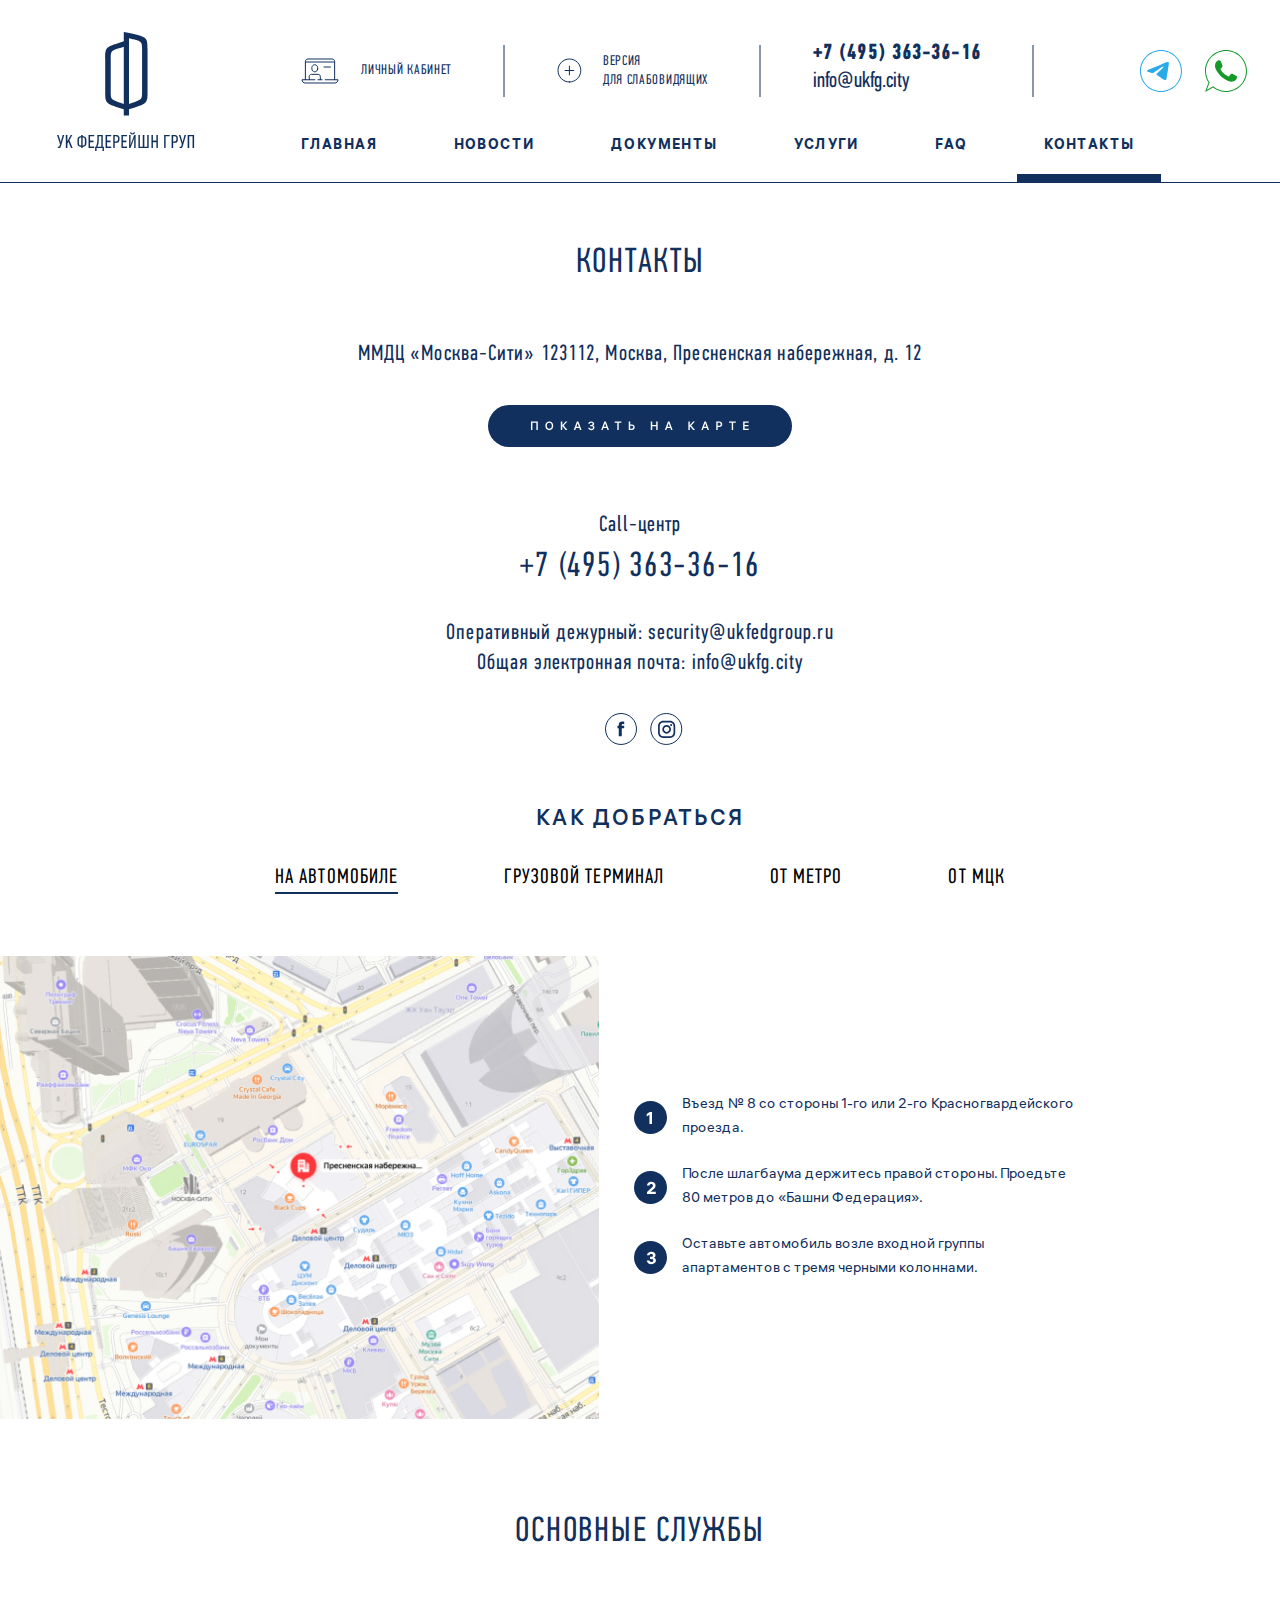
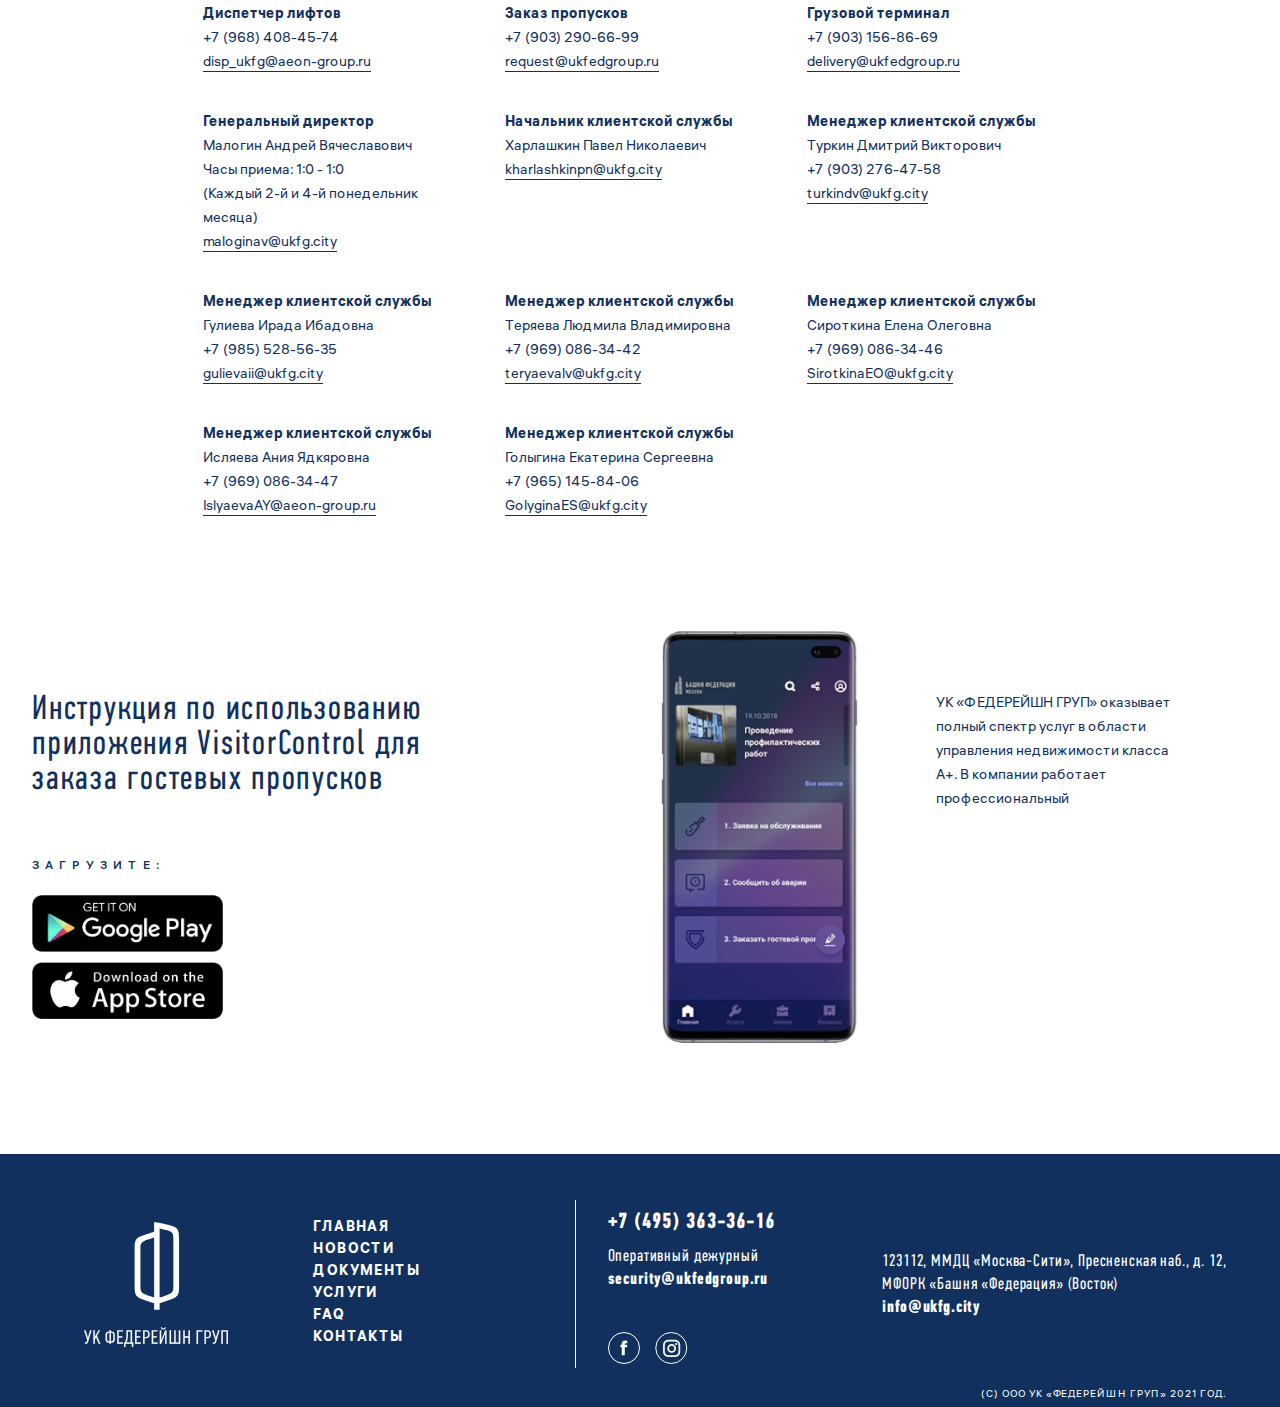
==== commit 0e55ee42: "letsee__start" ====
--- a/contact/index.html
+++ b/contact/index.html
@@ -6,6 +6,7 @@
       <title>УК Федерейшн Груп</title>
       <link rel="stylesheet" href="../css/style.css" />
       <link rel="stylesheet" href="../css/contact.css" />
+      <link rel="stylesheet" href="../letsee/letsee.css"/>
    </head>
    <body>
       <div class="wrapper">
@@ -28,7 +29,7 @@
                         </div>
                         <div class="header__line"></div>
                         <div class="header__version">
-                           <a href="#">
+                           <a href="javascript://" onclick="letsee_toggle_panel()">
                               <div class="header__blind">
                                  <p>версия<br />для слабовидящих</p>
                               </div>
@@ -328,5 +329,6 @@
       </div>
       <script src="https://code.jquery.com/jquery-3.5.1.min.js"></script>
       <script src="../js/main.js"></script>
+      <script src="../letsee/letsee.js"></script>
    </body>
 </html>
--- a/css/style.css
+++ b/css/style.css
@@ -118,7 +118,7 @@
 }
 .container{
    margin: 0px auto;
-   max-width: 1464px;
+   max-width: 1400px;
 }
 .header__text, .header__info, .header__list{
    text-transform: uppercase;
@@ -344,7 +344,7 @@
       height: 110px;
       flex-direction: row-reverse;
       padding: 0;
-      margin-right: 114px;
+      margin-right: 106px;
       padding-top: 4px;
    }
    .header__row>a:first-child{
@@ -406,20 +406,23 @@
    .header__list{
       display: none;
       position: absolute;
-      top: 141px;
+      top: 110px;
       left: 0;
       background: #fff;
       width: 100%;
       height: 100%;
       text-align: center;
    }
-   .header__list::after{
+   .header__list::before, .header__list::after{
       content: "";
       display: block;
       width: 90vw;
       height: 1px;
       margin: 0 auto;
       background-color: #1b4a91;
+   }
+   .header__list li:first-child{
+      margin-top: 24px;
    }
    .header__list li{
       display: block;
@@ -539,6 +542,23 @@
    margin: 0 auto;
    line-height: 0;
 }
+
+.columns__all{
+   font-family: PF Din Text Comp Pro;
+   font-weight: normal;
+   font-size: 21px;
+   letter-spacing: 0.05em;
+   text-transform: uppercase;
+   width: 98px;
+   border-bottom: 2px solid #11305D;
+   padding-bottom: 3px;
+   margin: 17px 0px 17px 32px;
+}
+.columns__all:hover, .columns__all:active, .columns__all.hide{
+   transition: width 0.1s ease-in-out;
+   color: #96A9C6;
+   margin: 17px 0px 17px 32px;
+}
 .columns__image img{
    object-fit: cover;
    width: 100%;
@@ -548,7 +568,7 @@
 }
 .columns__documents, .columns__faq{
    margin: 0px auto;
-   max-width: 1464px;
+   max-width: 1400px;
 }
 .columns__contacts{
    text-align: center;
@@ -564,12 +584,15 @@
 }
 .columns__row{
    display: flex;
+   justify-content: center;
    align-items: center;
    text-transform: uppercase;
    height: 454px;
 }
 .columns__icons{
-   flex: 0 1 16.6%;
+   align-self: flex-start;
+   margin-top: 103px;
+   flex: 1 1 auto;
 }
 .columns__line{
    width: 10px;
@@ -579,66 +602,41 @@
 }
 .columns__about{
    height: 100%;
-   margin: 40px 0px 69px 0px;
    font-weight: 500;
    font-size: 21px;
    line-height: 29px;
    text-align: center;
    letter-spacing: 0.05em;
    text-transform: uppercase;
+   display: flex;
+   justify-content: center;
+   align-items: center;
+}
+.columns__about img{
+   margin: 0 auto;
+   padding: 0px;
+   height: 144px;
+   width: 144px;
 }
 .columns__icons:hover .columns__about p{
    opacity: 0;
    transition: width 0.1s ease-in-out;
 }
-.columns__icons_2:hover, .columns__icons_3:hover, .columns__icons_4:hover, .columns__icons_6:hover{
+.columns__icons:hover{
    display: block;
-   background: url(../img/order.svg) 50% 221.5px no-repeat;
-   transition: width 0.1s ease-in-out;
-}
-.columns__icons_1:hover, .columns__icons_5:hover{
+   background: url(../img/order.svg) 50% 176px no-repeat;
+   transition: width 0.1s ease-in-out;
+}
+.columns__icons:active{
    display: block;
-   background: url(../img/order.svg) 50% 250px no-repeat;
-   transition: width 0.1s ease-in-out;
-}
-.columns__icons_2:active, .columns__icons_3:active, .columns__icons_4:active, .columns__icons_6:active{
+   background: url(../img/orderh.svg) 50% 176px no-repeat;
+   transition: width 0.1s ease-in-out;
+}
+.columns__about p{
+   height: 87px;
+   width: 170px;
    display: block;
-   background: url(../img/orderh.svg) 50% 221.5px no-repeat;
-   transition: width 0.1s ease-in-out;
-}
-.columns__icons_1:active, .columns__icons_5:active{
-   display: block;
-   background: url(../img/orderh.svg) 50% 250px no-repeat;
-   transition: width 0.1s ease-in-out;
-}
-.columns__about p{
-   height: 100%;
-   display: block;
-   padding: 175px 0px 0px 0px;
-}
-.columns__about_1{
-   background: url(../img/01_144.svg) top/auto no-repeat;
-   background-position-y:33px;
-}
-.columns__about_2{
-   background: url(../img/02_144.svg) top/auto no-repeat;
-   background-position-y:4px;
-}
-.columns__about_3{
-   background: url(../img/03_144.svg) top/auto no-repeat;
-   background-position-y:4px;
-}
-.columns__about_4{
-   background: url(../img/04_144.svg) top/auto no-repeat;
-   background-position-y:4px;
-}
-.columns__about_5{
-   background: url(../img/05_144.svg) top/auto no-repeat;
-   background-position-y:33px;
-}
-.columns__about_6{
-   background: url(../img/06_144.svg) top/auto no-repeat;
-   background-position-y:4px;
+   padding: 25px 0px 0px 0px;
 }
 .columns__popup{
    top: 110%;
@@ -834,7 +832,7 @@
 }
 .columns__info{
    margin: 0 auto;
-   height: 256px;
+   min-height: 256px;
    background-color: #11305D;
    color: #fff;
    font-weight: normal;
@@ -854,7 +852,7 @@
    max-width: 957px;
    margin: 0 auto;
    max-width: 85%;
-   height: 95px;
+   min-height: 95px;
    font-size: 24px;
    line-height: 33px;
    letter-spacing: 0.05em;
@@ -927,17 +925,42 @@
 .columns__full{
    display: none;
 }
+.columns__all{
+   width: 71px;
+   margin: 20px 0px 0px 20px;
+   font-family: PF Din Text Comp Pro;
+   font-weight: normal;
+   font-size: 15px;
+   line-height: 20px;
+   letter-spacing: 0.05em;
+   text-transform: uppercase;
+}
+.columns__all:hover, .columns__all:active, .columns__all.hide{
+   transition: width 0.1s ease-in-out;
+   color: #96A9C6;
+   margin: 20px 0px 0px 20px;
+}
 .columns__row{
    display: flex;
    flex-direction: column;
    height: 100%;
 }
-.columns__icons:hover .columns__about p{
-   opacity: 999;
-   transition: width 0.1s ease-in-out;
-}
 .columns__line{
    display: none;
+}
+.columns__icons{
+   width: 100%;
+   margin-top: 0px;
+}
+.columns__icons:hover{
+   display: block;
+   background: none;
+   transition: width 0.1s ease-in-out;
+}
+.columns__icons:active{
+   display: block;
+   background: none;
+   transition: width 0.1s ease-in-out;
 }
 .columns__icons_1:before, .columns__icons_2:before, .columns__icons_3:before, .columns__icons_4:before, .columns__icons_5:before, .columns__icons_6:before, .columns__icons_6:after{
    content: "";
@@ -952,89 +975,31 @@
 }
 .columns__about{
    height: 100%;
-   background-size: 140px 140px;
-   margin:8px 0px 30px 0px;
-   padding: 14px 0px 0px 0px;
+   margin: 0px 0px 00px 0px;
+   padding: 45px 0px 40px 0px;
    display: flex;
    flex-direction: column;
    justify-content: space-between;
-   }
-.columns__about:hover, .columns__about:active{
-   background-size: 140px 140px;
-   transition: width 0.1s ease-in-out;
+}
+.columns__about img{
+   margin: 0 auto;
+   height: 92px;
+   width: 92px;
 }
 .columns__about_1, .columns__about_2, .columns__about_3, .column__about_4{
    border: none;
 }
-.columns__about_1, .columns__about_5{
-   background-position-y:0px;
-}
-.columns__about_1{
-   background: url(../img/01_92.svg) top/auto no-repeat;
-   background-position-y:33px;
-}
-.columns__about_1:hover, .columns__about_1:active{
-   background: url(../img/01_92.svg) top/auto no-repeat;
-   background-position-y:33px;
-   transition: width 0.1s ease-in-out;
-}
-.columns__about_2{
-   background: url(../img/02_92.svg) top/auto no-repeat;
-   background-position-y:33px;
-}
-.columns__about_2:hover, .columns__about_2:active{
-   background: url(../img/02_92.svg) top/auto no-repeat;
-   background-position-y:33px;
-   transition: width 0.1s ease-in-out;
-}
-.columns__about_3{
-   background: url(../img/03_92.svg) top/auto no-repeat;
-   background-position-y:33px;
-}
-.columns__about_3:hover, .columns__about_3:active{
-   background: url(../img/03_92.svg) top/auto no-repeat;
-   background-position-y:33px;
-   transition: width 0.1s ease-in-out;
-}
-.columns__about_4{
-   background: url(../img/04_92.svg) top/auto no-repeat;
-   background-position-y:33px;
-}
-.columns__about_4:hover, .columns__about_4:active{
-   background: url(../img/04_92.svg) top/auto no-repeat;
-   background-position-y:33px;
-   transition: width 0.1s ease-in-out;
-}
-.columns__about_5{
-   background: url(../img/05_92.svg) top/auto no-repeat;
-   background-position-y:33px;   
-}
-.columns__about_5:hover, .columns__about_5:active{
-   background: url(../img/05_92.svg) top/auto no-repeat;
-   background-position-y:33px;
-   transition: width 0.1s ease-in-out;
-}
-.columns__about_6{
-   background: url(../img/06_92.svg) top/auto no-repeat;
-   background-position-y:33px;
-}
-.columns__about_6:hover, .columns__about_6:active{
-   background: url(../img/06_92.svg) top/auto no-repeat;
-   background-position-y:33px;
+.columns__icons:hover .columns__about p{
+   opacity: 1;
    transition: width 0.1s ease-in-out;
 }
 .columns__about p{
+   width: 100%;
+   height: 100%;
    font-size: 18px;
    font-weight: 500;
    letter-spacing: 0.05em;
-   padding: 123px 0px 4px 0px;
-   white-space: nowrap;
-}
-.columns__about p br {
-   content: ""
-}
-.columns__about p br:after {
-   content: "\00a0"
+   padding: 10px 0px 0px 0px;
 }
 .columns__popup .window {
    display:none;
@@ -1271,6 +1236,7 @@
 @media (max-width: 375px){
    .columns__about p{
       font-size: 16px;
+      width: 100px;
    }
    .columns__phone{
       width: 96px;
@@ -1289,6 +1255,11 @@
    }
    .columns__about p{
       font-size: 14px;
+      width: 120px;
+      margin: 0 auto;
+   }
+   .columns__about img{
+      width: 100%;
    }
    .columns__info h1{
       font-size: 26px;
@@ -1300,14 +1271,21 @@
    }
    .columns__about p{
       font-size: 15px;
+      width: 130px;
+      margin: 0 auto;
    }
    .columns__info h1{
       font-size: 28px;
+   }
+   .columns__about img{
+      width: 100%;
    }
 }
 @media (max-width: 960px) and (min-width: 889px){
    .columns__about p{
       font-size: 16px;
+      width: 140px;
+      margin: 0 auto;
    }
    .columns__for{
       font-size: 28px;
@@ -1317,14 +1295,22 @@
    }
    .columns__info p{
       font-style: 22px;
+   }
+   .columns__about img{
+      width: 100%;
    }
 }
 @media (max-width: 1110px) and (min-width: 961px){
    .columns__about p{
       font-size: 20px;
+      width: 160px;
+      margin: 0 auto;
    }
    .columns__info h1{
       font-size: 33px;
+   }
+   .columns__about img{
+      width: 100%;
    }
 }
 .footer{
--- a/css/contact.css
+++ b/css/contact.css
@@ -56,7 +56,7 @@
 .columns__road{
    width: 100%;
    margin: 0 auto;
-   max-width: 1464px;
+   max-width: 1400px;
    padding: 0px 0px 60px 0px;
 }
 .columns__road h3{
@@ -107,7 +107,7 @@
    display: block;
 }
 .columns__fix{
-   max-width: 1464px;
+   max-width: 1400px;
    margin: 0 auto;
    display: flex;
    justify-content: center;
@@ -161,7 +161,7 @@
    height: auto;
    background: none;
    color: #11305D;
-   max-width: 1464px;
+   max-width: 1400px;
    margin: 0 auto;
    padding: 30px 0px 0px 0px;
    text-transform: none;
@@ -173,6 +173,7 @@
    max-width: auto;
    margin: 0;
    height: auto;
+   min-height: auto;
    font-size: 14px;
    line-height: 24px;
    letter-spacing: 0em;
--- a/letsee/letsee.css
+++ b/letsee/letsee.css
@@ -0,0 +1,96 @@
+body.letsee-active {
+   margin-top: 50px;
+}
+
+#letsee-panel {
+   
+   display: none;
+   top: 15px;
+   height: 150px;
+   width: 100%;
+   margin: 0;
+   border-bottom: 1px solid #000;
+   font-size: 24px;
+   line-height: 1.6;
+   text-align: center;
+   text-transform: uppercase;
+}
+body.letsee-active #letsee-panel {
+   display: block;
+   display: flex;
+   flex-direction: column;
+   flex-wrap: wrap;
+}
+#letsee-panel * {
+   user-select: none;
+   -webkit-user-select: none;
+   -moz-user-select: none;
+   vertical-align: middle;
+}
+#letsee-panel dl, #letsee-panel dt, #letsee-panel dd {
+   display: inline-block;
+}
+#letsee-panel dl {
+   margin: 0;
+}
+#letsee-panel dt, span {
+   margin: 0px 0px 20px 0px;
+   color: #000;
+}
+#letsee-panel a {
+   display: inline-flex;
+   flex-direction: row;
+   align-items: center;
+   justify-content: center;
+}
+#letsee-panel input[type="checkbox"] {
+   width: 50px;
+   height: 50px;
+   border: 2px solid #000;
+   border-radius: 10px;
+}
+.letsee-change-fontsize {
+   padding: 0px;
+   margin: 0 8px;
+   border: 2px solid transparent;
+   text-decoration: none !important;
+}
+.letsee-fontsize-small  { font-size: 28px !important; text-transform: lowercase; }
+.letsee-fontsize-medium { font-size: 30px !important; }
+.letsee-fontsize-large  { font-size: 40px !important; }
+.letsee-change-fontsize {
+   display: block;
+   width: 50px;
+   height: 50px;
+   border: 2px solid #000;
+   border-radius: 10px;
+}
+.letsee-guard a, .letsee-guard a:visited {
+   color: #000;
+}
+.letsee-colors span {
+   padding: 0 5px;
+   margin: 0 2px;
+   font-size: 120%;
+   border-radius: 4px;
+}
+.letsee-colors-bonw { color: #000 !important; background-color: #fff; margin-right: 10px;}
+.letsee-colors-wonb { color: #fff !important; background-color: #000; margin-left: 10px;}
+.letsee-colors {
+   text-decoration: none !important;
+   display: inline-block;
+   width: 50px;
+   height: 50px;
+   border: 2px solid #000;
+   border-radius: 10px;
+}
+.letsee-colors-active {
+}
+label{
+   display: inline-flex;
+   flex-direction: column;
+   align-items: center;
+}
+.letsee-turn-off {
+   margin-left: 60px;
+}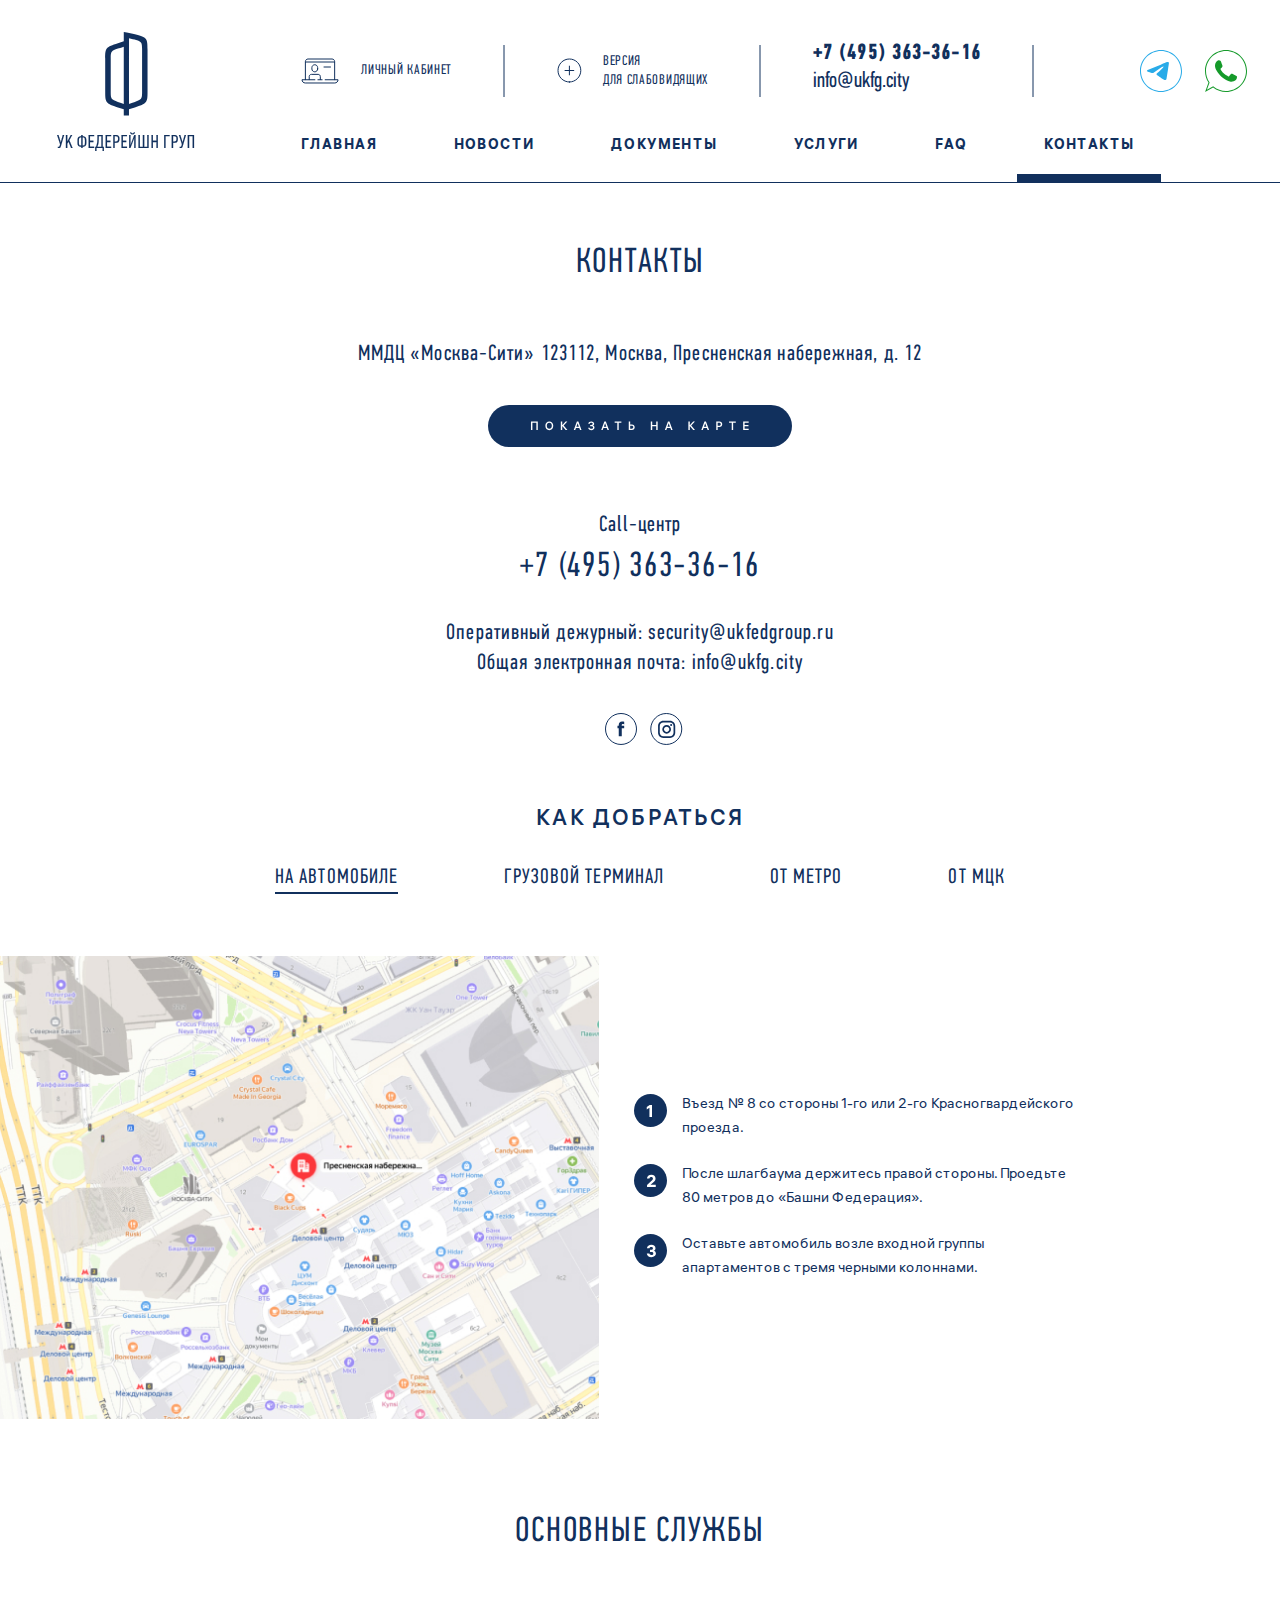
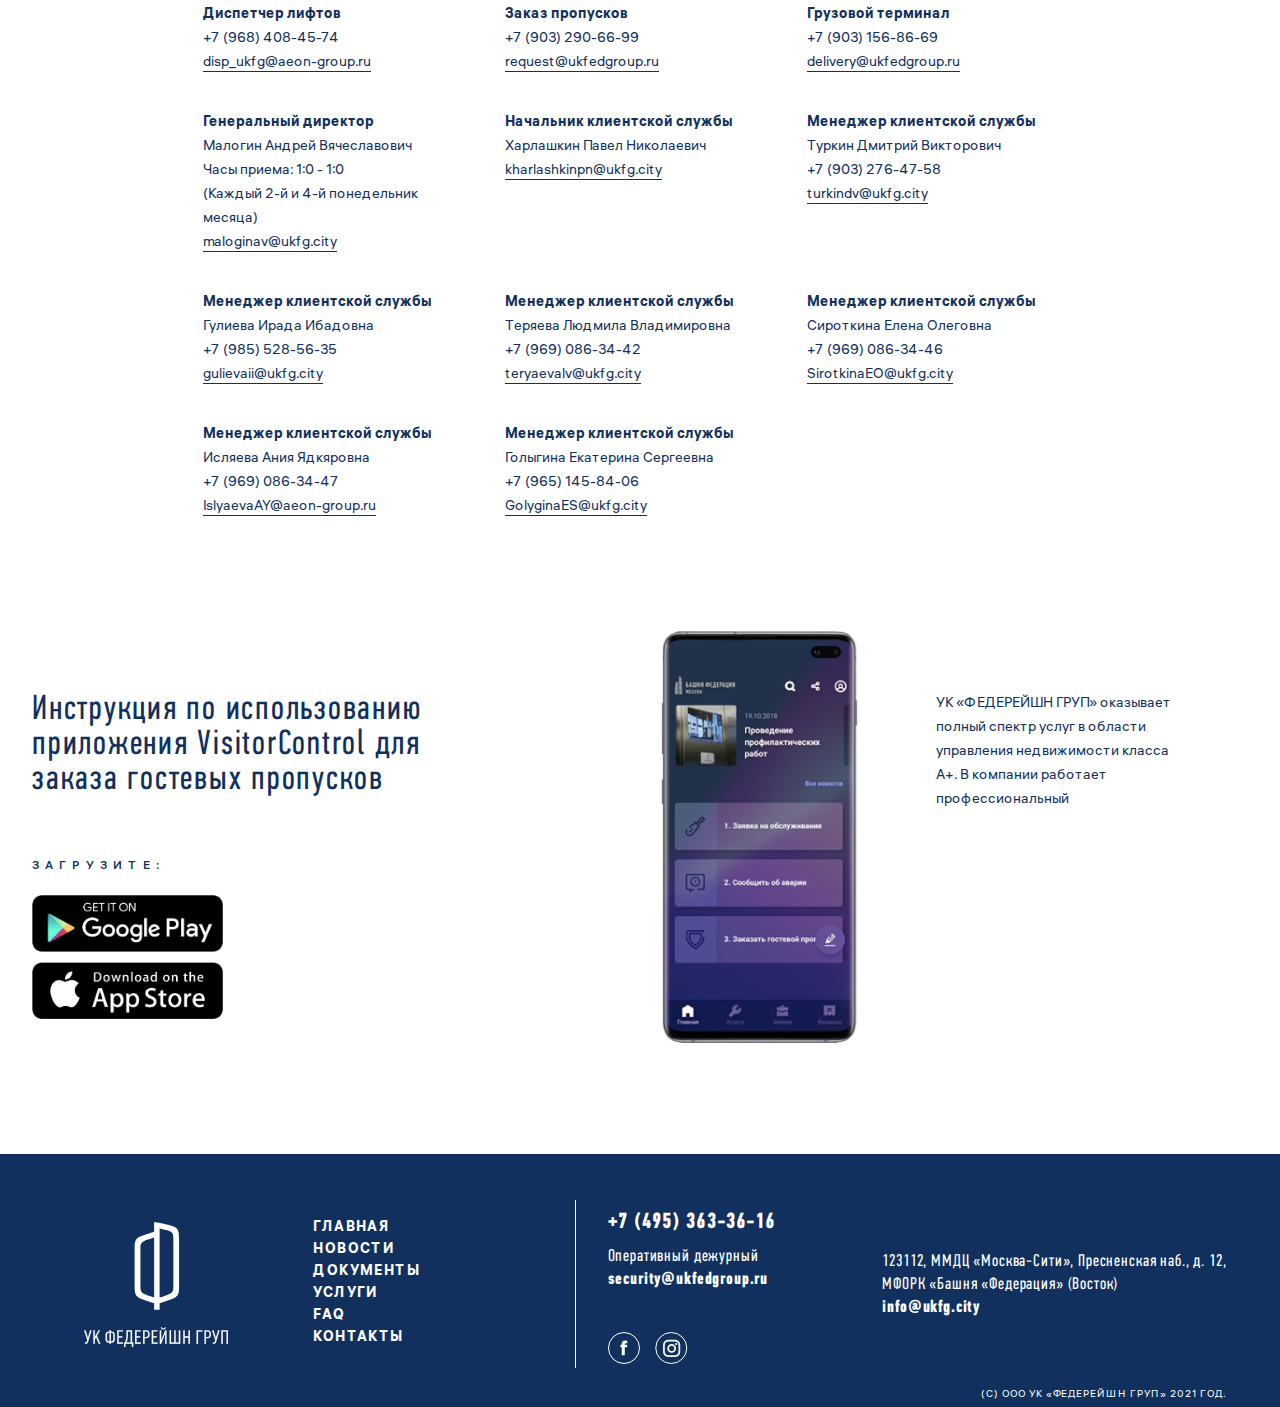
==== commit 006e8e5c: "letsee" ====
--- a/contact/index.html
+++ b/contact/index.html
@@ -5,8 +5,8 @@
       <meta content="width=device-width, initial-scale=1" name="viewport" />
       <title>УК Федерейшн Груп</title>
       <link rel="stylesheet" href="../css/style.css" />
+      <link rel="stylesheet" href="../letsee/letsee.css"/>
       <link rel="stylesheet" href="../css/contact.css" />
-      <link rel="stylesheet" href="../letsee/letsee.css"/>
    </head>
    <body>
       <div class="wrapper">
@@ -44,17 +44,17 @@
                         </div>
                         <div class="header__line"></div>
                         <a href="tel:+74953633616" class="header__call">
-                           <div class="header__app">
-                              <a href="#">
-                                 <div class="header__name header__name_1">
-                                 </div>
-                              </a>
-                              <a href="#">
-                                 <div class="header__name header__name_2">
-                                 </div>
-                              </a>
-                           </div>
                         </a>
+                        <div class="header__app">
+                           <a href="#">
+                              <div class="header__name header__name_1">
+                              </div>
+                           </a>
+                           <a href="#">
+                              <div class="header__name header__name_2">
+                              </div>
+                           </a>
+                        </div>
                      </div>
                      <div class="header__nav">
                         <div class="header__menu">
--- a/css/style.css
+++ b/css/style.css
@@ -1,24 +1,32 @@
 /*Обнуляющие стили*/
-*{
+* {
    padding: 0;
    margin: 0;
    border: 0;
-}
-*,*:before,*:after{
+ }
+ *,
+ *:before,
+ *:after {
    -moz-box-sizing: border-box;
    -webkit-box-sizing: border-box;
    box-sizing: border-box;
-}
-:focus,:active{
+ }
+ :focus,
+ :active {
    outline: none;
-}
-a:focus,a:active{
+ }
+ a:focus,
+ a:active {
    outline: none;
-}
-nav,footer,header,aside{
+ }
+ nav,
+ footer,
+ header,
+ aside {
    display: block;
-}
-html,body{
+ }
+ html,
+ body {
    height: 100%;
    width: 100%;
    font-size: 100%;
@@ -27,165 +35,199 @@
    -ms-text-size-adjust: 100%;
    -moz-text-size-adjust: 100%;
    -webkit-text-size-adjust: 100%;
-}
-input,button,textarea{
+ }
+ input,
+ button,
+ textarea {
    font-family: inherit;
-}
-input::-ms-clear{
+ }
+ input::-ms-clear {
    display: none;
-}
-button{
+ }
+ button {
    cursor: pointer;
-}
-button::-moz-focus-inner{
+ }
+ button::-moz-focus-inner {
    padding: 0;
    border: 0;
-}
-a,a:visited{
+ }
+ a,
+ a:visited {
    text-decoration: none;
-}
-a:hover{
+ }
+ a:hover {
    text-decoration: none;
-}
-ul li{
+ }
+ ul li {
    list-style: none;
-}
-img{
+ }
+ img {
    vertical-align: top;
-}
-h1,h2,h3,h4,h5,h6{
+ }
+ h1,
+ h2,
+ h3,
+ h4,
+ h5,
+ h6 {
    font-size: inherit;
    font-weight: inherit;
-}
-/*--------------------*/
-@font-face{
-	font-family: "PF Din Text Comp Pro";
-	src: url(../fonts/pfdintextcomppro-bold.eot);
-	src: local("☺"), url(../fonts/pfdintextcomppro-bold.woff) format("woff"), url(../fonts/pfdintextcomppro-bold.ttf) format("truetype"), url(../fonts/pfdintextcomppro-bold.svg) format("svg");
-	font-weight: bold;
-	font-style: normal;
-}
-@font-face {
-	font-family: "PF Din Text Comp Pro";
-	src: url(../fonts/PFDinTextCompPro-Medium.eot);
-	src: local("☺"), url(../fonts/PFDinTextCompPro-Medium.woff) format("woff"), url(../fonts/PFDinTextCompPro-Medium.ttf) format("truetype"), url(../fonts/PFDinTextCompPro-Medium.svg) format("svg");
-	font-weight: 500;
-	font-style: normal;
-}
-@font-face{
-	font-family: "PF Din Text Comp Pro";
-	src: url(../fonts/pfdintextcomppro-regular.eot);
-	src: local("☺"), url(../fonts/pfdintextcomppro-regular.woff) format("woff"), url(../fonts/pfdintextcomppro-regular.ttf) format("truetype"), url(../fonts/pfdintextcomppro-regular.svg) format("svg");
-	font-weight: normal;
-	font-style: normal;
-}
-@font-face{
+ }
+ /*--------------------*/
+ @font-face {
+   font-family: "PF Din Text Comp Pro";
+   src: url(../fonts/pfdintextcomppro-bold.eot);
+   src: local("☺"), url(../fonts/pfdintextcomppro-bold.woff) format("woff"),
+     url(../fonts/pfdintextcomppro-bold.ttf) format("truetype"),
+     url(../fonts/pfdintextcomppro-bold.svg) format("svg");
+   font-weight: bold;
+   font-style: normal;
+   font-display: swap;
+ }
+ @font-face {
+   font-family: "PF Din Text Comp Pro";
+   src: url(../fonts/PFDinTextCompPro-Medium.eot);
+   src: local("☺"), url(../fonts/PFDinTextCompPro-Medium.woff) format("woff"),
+     url(../fonts/PFDinTextCompPro-Medium.ttf) format("truetype"),
+     url(../fonts/PFDinTextCompPro-Medium.svg) format("svg");
+   font-weight: 500;
+   font-style: normal;
+   font-display: swap;
+ }
+ @font-face {
+   font-family: "PF Din Text Comp Pro";
+   src: url(../fonts/pfdintextcomppro-regular.eot);
+   src: local("☺"), url(../fonts/pfdintextcomppro-regular.woff) format("woff"),
+     url(../fonts/pfdintextcomppro-regular.ttf) format("truetype"),
+     url(../fonts/pfdintextcomppro-regular.svg) format("svg");
+   font-weight: normal;
+   font-style: normal;
+   font-display: swap;
+ }
+ @font-face {
    font-family: "ALS Hauss";
    src: local("ALS Hauss Bold"), local("ALS-Hauss-Bold"),
-   url(../fonts/ALSHauss-Bold.woff2) format("woff2"),
-   url(../fonts/ALSHauss-Bold.woff) format("woff"),
-   url(../fonts/ALSHauss-Bold.ttf) format("truetype");
+     url(../fonts/ALSHauss-Bold.woff2) format("woff2"),
+     url(../fonts/ALSHauss-Bold.woff) format("woff"),
+     url(../fonts/ALSHauss-Bold.ttf) format("truetype");
    font-weight: bold;
    font-style: normal;
-}
-@font-face {
-	font-family: "ALS Hauss";
+   font-display: swap;
+ }
+ @font-face {
+   font-family: "ALS Hauss";
    src: local("ALS Hauss Medium"), local("ALS-Hauss-Medium"),
-   url(../fonts/ALSHauss-Medium.woff) format("woff"),
-   url(../fonts/ALSHauss-Medium.ttf) format("truetype");
-	font-weight: 500;
-	font-style: normal;
-}
-@font-face{
+     url(../fonts/ALSHauss-Medium.woff) format("woff"),
+     url(../fonts/ALSHauss-Medium.ttf) format("truetype");
+   font-weight: 500;
+   font-style: normal;
+   font-display: swap;
+ }
+ @font-face {
    font-family: "ALS Hauss";
    src: local("ALS Hauss Regular"), local("ALS-Hauss-Regular"),
-   url(../fonts/ALSHauss-Regular.woff2) format("woff2"),
-   url(../fonts/ALSHauss-Regular.woff) format("woff"),
-   url(../fonts/ALSHauss-Regular.ttf) format("truetype");
+     url(../fonts/ALSHauss-Regular.woff2) format("woff2"),
+     url(../fonts/ALSHauss-Regular.woff) format("woff"),
+     url(../fonts/ALSHauss-Regular.ttf) format("truetype");
    font-weight: normal;
    font-style: normal;
-}
-body{
+   font-display: swap;
+ }
+ body {
    font-family: "PF Din Text Comp Pro";
    font-weight: normal;
-   color: #11305D;
-}
-.wrapper{
+   color: #11305d;
+ }
+ .wrapper {
    min-height: 100%;
    overflow: hidden;
    display: flex;
    flex-direction: column;
-}
-.container{
+ }
+ .container {
    margin: 0px auto;
    max-width: 1400px;
-}
-.header__text, .header__info, .header__list{
+ }
+ .header__text,
+ .header__info,
+ .header__list {
    text-transform: uppercase;
-}
-a, a:visited{
-   color: #11305D;
-}
-.header__popup{
+ }
+ a,
+ a:visited {
+   color: #11305d;
+ }
+ .header__popup {
    display: none;
-}
-.close{
+ }
+ .close {
    display: none;
-}
-.header__row{
+ }
+ .header__row {
    max-width: 1400px;
    margin: 0 auto;
    display: flex;
    height: 182px;
    padding: 0px 0px 0px 32px;
-}
-.header__row>a:first-child{
+ }
+ .header__row > a:first-child {
    flex: 1 1 auto;
    display: flex;
    align-items: center;
    background: url(../img/logo.svg) center no-repeat;
-}
-.header__bar{
+ }
+ .letsee-active.wonb .header__row > a:first-child {
+    background: url(../img/logof.svg) center no-repeat;
+  }
+ .header__bar {
    flex: 1 0 70%;
    display: flex;
    flex-direction: column;
    justify-content: space-between;
    padding: 40px 32px 2px 82px;
-}
-.header__icons{
+ }
+ .header__icons {
    width: 100%;
    display: flex;
    white-space: nowrap;
    justify-content: space-between;
    align-items: center;
-}
-.header__line{
+ }
+ .header__line {
    width: 10px;
    height: 52px;
-   background-color: #11305D;
+   background-color: #11305d;
    background: url(../img/line.svg) center no-repeat;
-}
-.header__lk, .header__version{
+ }
+ .header__lk,
+ .header__version {
    font-size: 14px;
    letter-spacing: 0.05em;
-   text-transform: uppercase;   
-}
-.header__profile p{
+   text-transform: uppercase;
+ }
+ .header__profile p {
    display: flex;
    align-items: center;
    height: 50px;
    background: url(../img/lk.svg) left no-repeat;
    padding: 0px 0px 0px 60px;
-}
-.header__profile p:hover, .header__profile p:active{
+ }
+ .letsee-active.wonb .header__profile p {
+    background: url(../img/lk-wonb.svg) left no-repeat;
+  }
+  .letsee-active.wonb .header__profile p:hover {
+    background: url(../img/lkh-wonb.svg) left no-repeat;
+  }
+ .header__profile p:hover,
+ .header__profile p:active {
    display: flex;
    align-items: center;
    height: 50px;
    background: url(../img/lkh.svg) left no-repeat;
    padding: 0px 0px 0px 60px;
    transition: width 0.1s ease-in-out;
-}
-.header__blind p{
+ }
+ .header__blind p {
    display: flex;
    align-items: center;
    height: 50px;
@@ -193,8 +235,9 @@
    background: url(../img/version.svg) left no-repeat;
    padding: 0px 0px 0px 46px;
    transition: width 0.1s ease-in-out;
-}
-.header__blind p:hover, .header__blind p:active{
+ }
+ .header__blind p:hover,
+ .header__blind p:active {
    display: flex;
    align-items: center;
    height: 50px;
@@ -202,329 +245,375 @@
    background: url(../img/versionh.svg) left no-repeat;
    padding: 0px 0px 0px 46px;
    transition: width 0.1s ease-in-out;
-}
-.header__phone{
+ }
+ .header__phone {
    font-family: "PF Din Text Comp Pro";
    font-weight: bold;
    font-size: 22px;
    line-height: 28px;
    letter-spacing: 0.05em;
-}
-.header__mail{
+ }
+ .header__mail {
    font-size: 22px;
    font-weight: normal;
    line-height: 28px;
    padding: 0px 0px 5px 0px;
-}
-.header__mail:hover, .header__mail:active{
+ }
+ .header__mail:hover,
+ .header__mail:active {
    width: 105px;
-   border-bottom: 2px solid #11305D;
+   border-bottom: 2px solid #11305d;
    padding-bottom: 3px;
    transition: width 0.1s ease-in-out;
-}
-.header__app{
+ }
+ .letsee-active.wonb .header__mail:hover,
+  .letsee-active.wonb .header__mail:active {
+    border-color: white;
+  }
+ .header__app {
    display: flex;
    justify-content: space-between;
-}
-.header__name{
+ }
+ .header__name {
    display: flex;
    align-items: center;
    height: 50px;
    padding: 0px 42px 0px 0px;
    font-size: 19px;
-}
-.header__name_1{
+ }
+ .header__name a {
+   display: block;
+ }
+ .header__name_1 {
    background: url(../img/telegram.svg) right no-repeat;
    margin: 0px 15px 0px 0px;
    padding: 0px 0px 0px 50px;
-}
-.header__name_1:hover, .header__name_1:active{
+ }
+ .header__name_1:hover,
+ .header__name_1:active {
    background: url(../img/telegramh.svg) right no-repeat;
    margin: 0px 15px 0px 0px;
    padding: 0px 0px 0px 50px;
    transition: width 0.1s ease-in-out;
-}
-.header__name_2{
+ }
+ .header__name_2 {
    background: url(../img/whatsapp.svg) right no-repeat;
    padding: 0px 0px 0px 50px;
-}
-.header__name_2:hover, .header__name_2:active{
+ }
+ .header__name_2:hover,
+ .header__name_2:active {
    background: url(../img/whatsapph.svg) right no-repeat;
    padding: 0px 0px 0px 50px;
    transition: width 0.1s ease-in-out;
-}
-.header__nav{
+ }
+ .header__nav {
    width: 88%;
-   color: #11305D;
-}
-.header__list{
+   color: #11305d;
+ }
+ .header__list {
    font-family: "ALS Hauss";
    font-weight: bold;
    font-size: 14px;
    letter-spacing: 0.1em;
    text-transform: uppercase;
    display: flex;
-   justify-content: space-between; 
+   justify-content: space-between;
    white-space: nowrap;
-}
-.header__list li{
+ }
+ .header__list li {
    height: 39.6px;
-} 
-.header__list_hover:after, .header__list_active:after{
+ }
+ .header__list_hover:after,
+ .header__list_active:after {
    display: block;
    content: "";
    height: 8px;
    margin-top: 20px;
    margin-left: -30%;
    width: 0%;
-   background-color: #11305D;
+   background-color: #11305d;
    transition: width 0.2s ease-in-out;
-}
-.header__list_hover:hover:after, .header__list_hover:focus:after, .header__list_hover:active:after, .header__list_active:after{
+ }
+ .header__list_hover:hover:after,
+ .header__list_hover:focus:after,
+ .header__list_hover:active:after,
+ .header__list_active:after {
    width: 160%;
    margin-left: -30%;
    transition: width 0.2s ease-in-out;
-}
-/*Меню-бургер*/
-.header__list li{
+ }
+ /*Меню-бургер*/
+ .header__list li {
    display: inline-block;
-}
-.header__list li a{
+ }
+ .header__list li a {
    display: block;
-   color: #11305D;
+   color: #11305d;
    text-decoration: none;
-}
-.header__menu{
+ }
+ .header__menu {
    width: 100%;
-}
-.header__toggle{  
-   color: #11305D;
+ }
+ .header__toggle {
+   color: #11305d;
    cursor: pointer;
    display: none;
    width: 25px;
    height: 25px;
-}
-.header__toggle_icon {
+ }
+ .header__toggle_icon {
    width: 25px;
    height: 25px;
    cursor: pointer;
-}
-.header__burger {
+ }
+ .header__burger {
    width: 32px;
    height: 2px;
    transform: translate(-50%, -50%);
-   background: #11305D;
+   background: #11305d;
    transition: 0.5s;
    display: inline-block;
    margin-left: 12px;
-}
-.header__burger:before,
-.header__burger:after {
+ }
+ .header__burger:before,
+ .header__burger:after {
    content: "";
    width: 32px;
    height: 2px;
    position: absolute;
-   background: #11305D;
+   background: #11305d;
    transition: 0.5s;
-}
-.header__burger:before {
+ }
+ .letsee-active.wonb .header__burger,
+  .letsee-active.wonb .header__burger:before,
+  .letsee-active.wonb .header__burger:after {
+    background-color: #fff !important;
+  }
+  .letsee-active.bonw .header__burger,
+  .letsee-active.bonw .header__burger:before,
+  .letsee-active.bonw .header__burger:after {
+    background-color: black !important;
+  }
+ .header__burger:before {
    top: -7px;
-}
-.header__burger:after {
+ }
+ .header__burger:after {
    top: 7px;
-}
-.header__popup .windows{
+ }
+ .header__popup .windows {
    display: none;
-}
-@media( max-width: 768px){
-   .header{
-      min-height: 110px;
-   }
-   .header__row{
-      height: 110px;
-      flex-direction: row-reverse;
-      padding: 0;
-      margin-right: 106px;
-      padding-top: 4px;
-   }
-   .header__row>a:first-child{
+ }
+ @media (max-width: 768px) {
+   .header {
+     min-height: 110px;
+   }
+   .header__row {
+     height: 110px;
+     flex-direction: row-reverse;
+     padding: 0;
+     margin-right: 106px;
+     padding-top: 4px;
+   }
+   .header__row > a:first-child {
+     margin: 0 auto;
+     display: flex;
+     align-items: center;
+     background: url(../img/logohm.svg) center no-repeat;
+   }
+   .letsee-active.wonb .header__row > a:first-child {
       margin: 0 auto;
       display: flex;
       align-items: center;
-      background: url(../img/logohm.svg) center no-repeat;
-   }
-   .header.toggle::after{
-      content: "";
-      display: block;
-      width: 90vw;
-      height: 1px;
-      margin: 0 auto;
-      background-color: #1b4a91;
-   }
-   .header__img{
-      width: 108.3px;
-      height: 94px;
-   }
-   .header__bar{
-      flex: 0 0 65px;
-      flex-direction: row-reverse;
-   }
-   .header__line{
-      display: none;
-   }
-   .header__lk, .header__version, .header__contacts, .header__p{
-      display: none;
-   }
-   .header__name{
-      display: none;
-   }
-   .header__call{
-      position: absolute;
-      top: 7px;
-      right: 23px;
-      height: 50px;
-      background: url(../img/app.svg) right no-repeat;
-      padding: 0px 42px 0px 0px;
-      font-size: 19px;
-   }
-   .header__call:hover, .header__call:active{
-      position: absolute;
-      top: 7px;
-      right: 23px;
-      height: 50px;
-      background: url(../img/apph.svg) right no-repeat;
-      padding: 0px 42px 0px 0px;
-      transition: width 0.1s ease-in-out;
-   }
-   .header__toggle{
-      display: block;
-      padding: 0;
-      position: absolute;
-      top: 23px;
-      left: 20px;
-   }
-   .header__list{
-      display: none;
-      position: absolute;
-      top: 110px;
-      left: 0;
-      background: #fff;
-      width: 100%;
-      height: 100%;
-      text-align: center;
-   }
-   .header__list::before, .header__list::after{
-      content: "";
-      display: block;
-      width: 90vw;
-      height: 1px;
-      margin: 0 auto;
-      background-color: #1b4a91;
-   }
-   .header__list li:first-child{
-      margin-top: 24px;
-   }
-   .header__list li{
-      display: block;
-      width: fit-content;
-      margin: 0 auto;
-      letter-spacing: 0.1em;
-      height: 38.1px;
-   }
-   .header__list_hover:after, .header__list_active:after{
-      display: none;
-      transition: width 0.1s ease-in-out;
-   }
-   .header__list a:hover{
-      color: #96A9C6;
-      transition: width 0.1s ease-in-out;
-   }
-   .header__popup{
-      display: none;
-      position: absolute;
-      top: 370px;
-      right: 0%;
-      width: 100%;
-      font-size: 19px;
-   }
-   .header__popup .windows{
-      display: block;
-      text-align: center;
-   }
-   .windows .close{
-      display: none;
-   }
-   .header__popup .text{
-      font-size: 14px;
-      line-height: 19px;
-      letter-spacing: 0.05em;
-   }
-   .header__popup .phone{
-      margin: -22px 0px -35px 0px;
+      background: url(../img/logohm-wonb.svg) center no-repeat;
+    }
+   .header.toggle::after {
+     content: "";
+     display: block;
+     width: 90vw;
+     height: 1px;
+     margin: 0 auto;
+     background-color: #1b4a91;
+   }
+   .header__img {
+     width: 108.3px;
+     height: 94px;
+   }
+   .header__bar {
+     flex: 0 0 65px;
+     flex-direction: row-reverse;
+   }
+   .header__line {
+     display: none;
+   }
+   .header__lk,
+   .header__version,
+   .header__contacts,
+   .header__p {
+     display: none;
+   }
+   .header__name {
+     display: none;
+   }
+   .header__call {
+     position: absolute;
+     top: 7px;
+     right: 23px;
+     height: 50px;
+     background: url(../img/app.svg) right no-repeat;
+     padding: 0px 42px 0px 0px;
+     font-size: 19px;
+   }
+   .header__call:hover,
+   .header__call:active {
+     position: absolute;
+     top: 7px;
+     right: 23px;
+     height: 50px;
+     background: url(../img/apph.svg) right no-repeat;
+     padding: 0px 42px 0px 0px;
+     transition: width 0.1s ease-in-out;
+   }
+   .header__toggle {
+     display: block;
+     padding: 0;
+     position: absolute;
+     top: 23px;
+     left: 20px;
+   }
+   .header__list {
+     display: none;
+     position: absolute;
+     top: 110px;
+     left: 0;
+     background: #fff;
+     width: 100%;
+     height: 100%;
+     text-align: center;
+   }
+   .header__list::before,
+   .header__list::after {
+     content: "";
+     display: block;
+     width: 90vw;
+     height: 1px;
+     margin: 0 auto;
+     background-color: #1b4a91;
+   }
+   .header__list li:first-child {
+     margin-top: 24px;
+   }
+   .header__list li {
+     display: block;
+     width: fit-content;
+     margin: 0 auto;
+     letter-spacing: 0.1em;
+     height: 38.1px;
+   }
+   .header__list_hover:after,
+   .header__list_active:after {
+     display: none;
+     transition: width 0.1s ease-in-out;
+   }
+   .header__list a:hover {
+     color: #96a9c6;
+     transition: width 0.1s ease-in-out;
+   }
+   .header__popup {
+     display: none;
+     position: absolute;
+     top: 370px;
+     right: 0%;
+     width: 100%;
+     font-size: 19px;
+   }
+   .header__popup .windows {
+     display: block;
+     text-align: center;
+   }
+   .windows .close {
+     display: none;
+   }
+   .header__popup .text {
+     font-size: 14px;
+     line-height: 19px;
+     letter-spacing: 0.05em;
+   }
+   .header__popup .phone {
+     margin: -22px 0px -35px 0px;
    }
    .header__popup #dialog .columns__app {
-      display: inline-flex;
-      position: static;
-      padding: 12px 0px 0px 0px;
+     display: inline-flex;
+     position: static;
+     padding: 12px 0px 0px 0px;
    }
    .header__popup #dialog .columns__name_1 {
-      margin: 0px 7px 0px 0px;
-   }
-}
-@media (max-width: 960px) and (min-width: 769px){
-   .header__row>a:first-child{
-      flex: 0 1 auto;
-      display: flex;
-      align-items: center;
-      background: url(../img/logohm.svg) center no-repeat;
-      padding: 0px 10px 0px 10px;
-   }
-   .header__img{
-      width: 108.3px;
-      height: 94px;
-   }
-   .header__profile, .header__blind{
-      font-size: 12px;
-   }
-   .header__phone, .header__mail, .header__name{
-      font-size: 20px;
-   }
-   .header__name{
-      font-size: 17px;
-   }
-   .header__list{
-      font-size: 12px;
-      letter-spacing: 0em;
-   }
-}
-@media (max-width: 843px) and (min-width: 769px){
-   .header__bar{
-      padding: 40px 32px 2px 32px;
-   }
-}
-.header__toggle_icon.active .header__burger {
+     margin: 0px 7px 0px 0px;
+   }
+ }
+ @media (max-width: 960px) and (min-width: 769px) {
+   .header__row > a:first-child {
+     flex: 0 1 auto;
+     display: flex;
+     align-items: center;
+     background: url(../img/logohm.svg) center no-repeat;
+     padding: 0px 10px 0px 10px;
+   }
+   .letsee-active.wonb .header__logo {
+      opacity: 0;
+    }
+  
+    .letsee-active.wonb .header__row > a:first-child {
+      background: url(../img/logohm-wonb.svg) center no-repeat;
+    }
+   .header__img {
+     width: 108.3px;
+     height: 94px;
+   }
+   .header__profile,
+   .header__blind {
+     font-size: 12px;
+   }
+   .header__phone,
+   .header__mail,
+   .header__name {
+     font-size: 20px;
+   }
+   .header__name {
+     font-size: 17px;
+   }
+   .header__list {
+     font-size: 12px;
+     letter-spacing: 0em;
+   }
+ }
+ @media (max-width: 843px) and (min-width: 769px) {
+   .header__bar {
+     padding: 40px 32px 2px 32px;
+   }
+ }
+ .header__toggle_icon.active .header__burger {
    background: rgba(0, 0, 0, 0);
-}
-.header__toggle_icon.active .header__burger:before {
+ }
+ .header__toggle_icon.active .header__burger:before {
    top: 0;
    transform: rotate(45deg);
-}
-.header__toggle_icon.active .header__burger:after {
+ }
+ .header__toggle_icon.active .header__burger:after {
    top: 0;
    transform: rotate(135deg);
-}
-/*-----------------*/
-.content{
+ }
+ /*-----------------*/
+ .content {
    flex: 1 1 auto;
-}
-.content::before{
+ }
+ .content::before {
    content: "";
    display: block;
    width: 100%;
    height: 1px;
-   background-color: #11305D;
-}
-h1{
+   background-color: #11305d;
+ }
+ h1 {
    font-family: PF Din Text Comp Pro;
    font-weight: normal;
    font-size: 35px;
@@ -533,47 +622,53 @@
    letter-spacing: 0.05em;
    text-transform: uppercase;
    padding: 57px 0px 52px 0px;
-}
-.columns{
+ }
+ .columns {
    flex: 1 0 auto;
-}
-.columns__full{
+ }
+ .columns__full {
    max-width: 1400px;
    margin: 0 auto;
    line-height: 0;
-}
-
-.columns__all{
+ }
+ 
+ .columns__all {
    font-family: PF Din Text Comp Pro;
    font-weight: normal;
    font-size: 21px;
    letter-spacing: 0.05em;
    text-transform: uppercase;
    width: 98px;
-   border-bottom: 2px solid #11305D;
+   border-bottom: 2px solid #11305d;
    padding-bottom: 3px;
    margin: 17px 0px 17px 32px;
-}
-.columns__all:hover, .columns__all:active, .columns__all.hide{
-   transition: width 0.1s ease-in-out;
-   color: #96A9C6;
+ }
+ .columns__all:hover,
+ .columns__all:active,
+ .columns__all.hide {
+   transition: width 0.1s ease-in-out;
+   color: #96a9c6;
    margin: 17px 0px 17px 32px;
-}
-.columns__image img{
+ }
+ .columns__image img {
    object-fit: cover;
    width: 100%;
-}
-.columns__news{
+ }
+ .columns__news {
    width: 100%;
-}
-.columns__documents, .columns__faq{
+ }
+ .columns__documents,
+ .columns__faq {
    margin: 0px auto;
    max-width: 1400px;
-}
-.columns__contacts{
+ }
+ .columns__contacts {
    text-align: center;
-}
-.columns__news h1, .columns__documents h1, .columns__provider h1, .columns__faq h1{
+ }
+ .columns__news h1,
+ .columns__documents h1,
+ .columns__provider h1,
+ .columns__faq h1 {
    font-family: PF Din Text Comp Pro;
    font-weight: normal;
    font-size: 35px;
@@ -581,26 +676,26 @@
    letter-spacing: 0.05em;
    text-transform: uppercase;
    padding: 65px 0px 62px 0px;
-}
-.columns__row{
+ }
+ .columns__row {
    display: flex;
    justify-content: center;
    align-items: center;
    text-transform: uppercase;
    height: 454px;
-}
-.columns__icons{
+ }
+ .columns__icons {
    align-self: flex-start;
    margin-top: 103px;
    flex: 1 1 auto;
-}
-.columns__line{
+ }
+ .columns__line {
    width: 10px;
    height: 308px;
-   background-color: #11305D;
+   background-color: #11305d;
    background: url(../img/cline.svg) center no-repeat;
-}
-.columns__about{
+ }
+ .columns__about {
    height: 100%;
    font-weight: 500;
    font-size: 21px;
@@ -611,60 +706,67 @@
    display: flex;
    justify-content: center;
    align-items: center;
-}
-.columns__about img{
+ }
+ .columns__about img {
    margin: 0 auto;
    padding: 0px;
    height: 144px;
    width: 144px;
-}
-.columns__icons:hover .columns__about p{
+ }
+ .columns__icons:hover .columns__about p {
    opacity: 0;
    transition: width 0.1s ease-in-out;
-}
-.columns__icons:hover{
+ }
+ .columns__icons:hover {
    display: block;
    background: url(../img/order.svg) 50% 176px no-repeat;
    transition: width 0.1s ease-in-out;
-}
-.columns__icons:active{
+ }
+ .columns__icons:active {
    display: block;
    background: url(../img/orderh.svg) 50% 176px no-repeat;
    transition: width 0.1s ease-in-out;
-}
-.columns__about p{
+ }
+ .letsee-active.wonb .columns__icons:hover {
+    background: url(../img/order-wonb.svg) 50% 176px no-repeat;
+  }
+  
+  .letsee-active .columns__icons:hover .columns__about p {
+    opacity: 0;
+  }
+ .columns__about p {
    height: 87px;
    width: 170px;
    display: block;
    padding: 25px 0px 0px 0px;
-}
-.columns__popup{
+ }
+ .columns__popup {
    top: 110%;
    left: 37.5%;
-}
-.columns__popup .window {
-   position:absolute;
-   display:none;
-   z-index:9999;
+ }
+ .columns__popup .window {
+   position: absolute;
+   display: none;
+   z-index: 9999;
    overflow: hidden;
-   border: 1px solid #11305D;
-   width:744px;
-   height:405px;
-   padding:10px;
-   background-color:#ffffff;
-   position:fixed; 
-   top: calc(50% - 25px); 
-   left: calc(50% - 50px); 
-   }  
-.top {
-   position:absolute;
-   left:0;
-   top:0;
-   width:370px;
-   height:30px;
+   border: 1px solid #11305d;
+   width: 744px;
+   height: 405px;
+   padding: 10px;
+   background-color: #ffffff;
+   position: fixed;
+   top: calc(50% - 25px);
+   left: calc(50% - 50px);
+ }
+ .top {
+   position: absolute;
+   left: 0;
+   top: 0;
+   width: 370px;
+   height: 30px;
    padding: 8px 20px 6px 10px;
-   }
-.text{
+ }
+ .text {
    padding: 40px 0px 10px 0px;
    font-family: PF Din Text Comp Pro;
    font-style: normal;
@@ -674,17 +776,17 @@
    text-align: center;
    letter-spacing: 0.05em;
    text-transform: uppercase;
-   color: #11305D;
-   }
-.phone{
+   color: #11305d;
+ }
+ .phone {
    font-family: PF Din Text Comp Pro;
    font-style: normal;
    font-weight: normal;
    font-size: 56px;
    line-height: 76px;
    text-align: center;
-}
-.app{
+ }
+ .app {
    font-family: ALS Hauss;
    font-style: normal;
    font-weight: normal;
@@ -692,16 +794,16 @@
    text-align: center;
    padding: 35px 0px 0px 0px;
    text-transform: none;
-   }
-.close {
+ }
+ .close {
    display: block;
    position: absolute;
    top: 10px;
    left: 695px;
    background: url(../img/close.svg) center no-repeat;
    padding: 20px 10px 20px 20px;
-   }
-.close:hover {
+ }
+ .close:hover {
    display: block;
    position: absolute;
    top: 10px;
@@ -709,146 +811,154 @@
    background: url(../img/closeh.svg) center no-repeat;
    padding: 20px 10px 20px 20px;
    transition: width 0.1s ease-in-out;
-}
-.columns__app{
+ }
+ .columns__app {
    display: flex;
    justify-content: space-between;
-}
-.columns__name{
+ }
+ .columns__name {
    display: flex;
    align-items: center;
    height: 50px;
-}
-.columns__name_1{
+ }
+ .columns__name_1 {
    background: url(../img/telegram.svg) right no-repeat;
    margin: 0px 15px 0px 0px;
    padding: 0px 0px 0px 50px;
-}
-.columns__name_1:hover, .columns__name_1:active{
+ }
+ .columns__name_1:hover,
+ .columns__name_1:active {
    background: url(../img/telegramh.svg) right no-repeat;
    margin: 0px 15px 0px 0px;
    padding: 0px 0px 0px 50px;
    transition: width 0.1s ease-in-out;
-}
-.columns__name_2{
+ }
+ .columns__name_2 {
    background: url(../img/whatsapp.svg) right no-repeat;
    padding: 0px 0px 0px 50px;
-}
-.columns__name_2:hover, .columns__name_2:active{
+ }
+ .columns__name_2:hover,
+ .columns__name_2:active {
    background: url(../img/whatsapph.svg) right no-repeat;
    padding: 0px 0px 0px 50px;
    transition: width 0.1s ease-in-out;
-}
-.columns__app{
+ }
+ .columns__app {
    position: absolute;
    bottom: 20%;
    left: 42%;
-}
-.columns__requisites{
+ }
+ .columns__requisites {
    padding: 0px 32px 0px 32px;
    margin: 99px 0px 100px 0px;
    margin: 0 auto;
    text-align: center;
-}
-.columns__requisites h2, .columns__requisites h3, .columns__upload p{
+ }
+ .columns__requisites h2,
+ .columns__requisites h3,
+ .columns__upload p {
    font-family: "PF Din Text Comp Pro";
    font-weight: normal;
    font-size: 35px;
    text-transform: uppercase;
    letter-spacing: 0.05em;
    line-height: 48px;
-}
-.columns__requisites h2{
+ }
+ .columns__requisites h2 {
    padding: 98px 0px 50px 0px;
-}
-.columns__requisites h3{
+ }
+ .columns__requisites h3 {
    font-size: 24px;
    line-height: 33px;
-}
-.columns__upload p{
+ }
+ .columns__upload p {
    padding: 0px 50px 0px 0px;
    font-size: 21px;
    line-height: 29px;
-}
-.columns__upload{
+ }
+ .columns__upload {
    display: flex;
    align-items: center;
    padding: 35px 0px 0px 0px;
-}
-.columns__button p{
+ }
+ .columns__button p {
    padding: 6px 0px 0px 0px;
    font-size: 12px;
    font-weight: 500;
    line-height: 16px;
    letter-spacing: 0.5em;
-}
-.columns__add p{
+ }
+ .columns__add p {
    display: flex;
    align-items: center;
    background: url(../img/download.svg) left no-repeat;
    padding: 17px 0px 17px 70px;
-}
-.columns__add p:hover, .columns__add p:active{
+ }
+ .columns__add p:hover,
+ .columns__add p:active {
    background: url(../img/downloadh.svg) left no-repeat;
    padding: 17px 0px 17px 70px;
    transition: width 0.1s ease-in-out;
-}
-.columns__property, .columns__legal{
+ }
+ .columns__property,
+ .columns__legal {
    font-family: ALS Hauss;
    font-weight: normal;
    font-size: 14px;
    line-height: 30px;
-}
-.columns__lines{
+ }
+ .columns__lines {
    content: "";
    height: 1px;
-   background-color: #C4C4C4;
-}
-.columns__lines_mobile{
+   background-color: #c4c4c4;
+ }
+ .columns__lines_mobile {
    display: none;
-}
-.columns__property{
+ }
+ .columns__property {
    display: flex;
    justify-content: space-between;
    padding: 32px 0px 25px 0px;
-}
-.columns__legal{
+ }
+ .columns__legal {
    padding: 3px 0px 0px 0px;
    display: flex;
    flex-direction: column;
-}
-.columns__string{
+ }
+ .columns__string {
    display: flex;
    flex-direction: row;
    justify-content: space-between;
    padding: 20px 0px 16px 0px;
-}
-.columns__item, .columns__items{
+ }
+ .columns__item,
+ .columns__items {
    width: 50%;
    text-align: left;
-}
-.columns__item p, .columns__items p{
+ }
+ .columns__item p,
+ .columns__items p {
    font-weight: bold;
-}
-.columns__info{
+ }
+ .columns__info {
    margin: 0 auto;
    min-height: 256px;
-   background-color: #11305D;
+   background-color: #11305d;
    color: #fff;
    font-weight: normal;
    text-align: center;
    padding: 46px 0px 46px 0px;
    text-transform: uppercase;
-}
-.columns__info h1{
+ }
+ .columns__info h1 {
    width: 620px;
    margin: 0 auto;
    padding: 20px 0;
    font-size: 35px;
    letter-spacing: 0.05em;
    text-transform: uppercase;
-}
-.columns__info p{
+ }
+ .columns__info p {
    max-width: 957px;
    margin: 0 auto;
    max-width: 85%;
@@ -858,495 +968,523 @@
    letter-spacing: 0.05em;
    text-transform: uppercase;
    padding: 10px;
-}
-.columns__download, .columns__professional{
+ }
+ .columns__download,
+ .columns__professional {
    font-family: "ALS Hauss";
    font-weight: normal;
-}
-.columns__application{
+ }
+ .columns__application {
    display: flex;
    justify-content: space-between;
    padding: 111px 0px 111px 0px;
-   color: #11305D;
-}
-.columns__load{
+   color: #11305d;
+ }
+ .columns__load {
    margin: 0px 10px 0px 32px;
    flex: 0 1 50%;
-}
-.columns__for{
+ }
+ .columns__for {
    max-width: 454px;
    padding: 62px 0 63px 0px;
    font-size: 35px;
    line-height: 35px;
    letter-spacing: 0.05em;
-}
-.columns__download{
+ }
+ .columns__download {
    display: flex;
    flex-direction: column;
-}
-.columns__download p{
+ }
+ .columns__download p {
    padding: 0px 0px 22px 0px;
    font-size: 12px;
    font-weight: 500;
    letter-spacing: 0.5em;
    text-transform: uppercase;
-}
-.columns__download img{
+ }
+ .columns__download img {
    width: 191px;
    height: 57px;
-}
-.columns__store{
+ }
+ .columns__store {
    padding: 10px 0px 0px 0px;
-}
-.columns__phone{
+ }
+ .columns__phone {
    flex: 0 1 50%;
    display: flex;
-}
-.columns__mobile img{
+ }
+ .columns__mobile img {
    height: 412px;
-}
-.columns__professional{
+ }
+ .columns__professional {
    width: 100%;
    font-size: 14px;
    line-height: 24px;
    padding: 4.8vw 8vw 0px 6vw;
-}
-@media (max-width: 768px) {
-.content:before{
-   display: none;
-}
-.container{
-   min-width: 320px;
-}
-.columns h1{
-   font-size: 23px;
-   padding: 20px 0px 26px 0px;
-}
-.columns__full{
-   display: none;
-}
-.columns__all{
-   width: 71px;
-   margin: 20px 0px 0px 20px;
-   font-family: PF Din Text Comp Pro;
-   font-weight: normal;
-   font-size: 15px;
-   line-height: 20px;
-   letter-spacing: 0.05em;
-   text-transform: uppercase;
-}
-.columns__all:hover, .columns__all:active, .columns__all.hide{
-   transition: width 0.1s ease-in-out;
-   color: #96A9C6;
-   margin: 20px 0px 0px 20px;
-}
-.columns__row{
-   display: flex;
-   flex-direction: column;
-   height: 100%;
-}
-.columns__line{
-   display: none;
-}
-.columns__icons{
-   width: 100%;
-   margin-top: 0px;
-}
-.columns__icons:hover{
-   display: block;
-   background: none;
-   transition: width 0.1s ease-in-out;
-}
-.columns__icons:active{
-   display: block;
-   background: none;
-   transition: width 0.1s ease-in-out;
-}
-.columns__icons_1:before, .columns__icons_2:before, .columns__icons_3:before, .columns__icons_4:before, .columns__icons_5:before, .columns__icons_6:before, .columns__icons_6:after{
-   content: "";
-   display: block;
-   width: 90vw;
-   height: 1px;
-   margin: 0 auto;
-   background-color: #1b4a91;
-}
-.columns__icons_1.toggle::before{
-   display: none;
-}
-.columns__about{
-   height: 100%;
-   margin: 0px 0px 00px 0px;
-   padding: 45px 0px 40px 0px;
-   display: flex;
-   flex-direction: column;
-   justify-content: space-between;
-}
-.columns__about img{
-   margin: 0 auto;
-   height: 92px;
-   width: 92px;
-}
-.columns__about_1, .columns__about_2, .columns__about_3, .column__about_4{
-   border: none;
-}
-.columns__icons:hover .columns__about p{
-   opacity: 1;
-   transition: width 0.1s ease-in-out;
-}
-.columns__about p{
-   width: 100%;
-   height: 100%;
-   font-size: 18px;
-   font-weight: 500;
-   letter-spacing: 0.05em;
-   padding: 10px 0px 0px 0px;
-}
-.columns__popup .window {
-   display:none;
-   position:absolute;
-   z-index:9999;
-   overflow: hidden;
-   border: 1px solid #11305D;
-   width: 280px;
-   height: 328px;
-   padding:10px;
-   background-color:#ffffff;
-   position:fixed; 
-   top: calc(50% - 25px); 
-   left: calc(50% - 50px); 
-   }  
-.top {
-   position:absolute;
-   left:0;
-   top:0;
-   width:370px;
-   height:30px;
-   padding: 8px 20px 6px 10px;
-   }
-.text{
-   padding: 40px 0px 10px 0px;
-   font-family: PF Din Text Comp Pro;
-   font-style: normal;
-   font-weight: normal;
-   font-size: 21px;
-   line-height: 29px;
-   text-align: center;
-   letter-spacing: 0.05em;
-   text-transform: uppercase;
-   color: #11305D;
-   }
-   .phone{
-   font-family: PF Din Text Comp Pro;
-   font-style: normal;
-   font-weight: normal;
-   font-size: 35px;
-   line-height: 76px;
-   text-align: center;
-   }
-   .app{
-   font-family: ALS Hauss;
-   font-style: normal;
-   font-weight: normal;
-   font-size: 14px;
-   text-align: center;
-   padding: 35px 0px 0px 0px;
-   text-transform: none;
-   }
-   .close{
-      position: absolute;
-      top: 5px;
-      left: 240px;
-      background: url(../img/closem.svg) center no-repeat;
-      padding: 20px 10px 20px 20px;
+ }
+ @media (max-width: 768px) {
+   .content:before {
+     display: none;
+   }
+   .container {
+     min-width: 320px;
+   }
+   .columns h1 {
+     font-size: 23px;
+     padding: 20px 0px 26px 0px;
+   }
+   .columns__full {
+     display: none;
+   }
+   .columns__all {
+     width: 71px;
+     margin: 20px 0px 0px 20px;
+     font-family: PF Din Text Comp Pro;
+     font-weight: normal;
+     font-size: 15px;
+     line-height: 20px;
+     letter-spacing: 0.05em;
+     text-transform: uppercase;
+   }
+   .columns__all:hover,
+   .columns__all:active,
+   .columns__all.hide {
+     transition: width 0.1s ease-in-out;
+     color: #96a9c6;
+     margin: 20px 0px 0px 20px;
+   }
+   .columns__row {
+     display: flex;
+     flex-direction: column;
+     height: 100%;
+   }
+   .columns__line {
+     display: none;
+   }
+   .columns__icons {
+     width: 100%;
+     margin-top: 0px;
+   }
+   .columns__icons:hover {
+     display: block;
+     background: none;
+     transition: width 0.1s ease-in-out;
+   }
+   .columns__icons:active {
+     display: block;
+     background: none;
+     transition: width 0.1s ease-in-out;
+   }
+   .columns__icons_1:before,
+   .columns__icons_2:before,
+   .columns__icons_3:before,
+   .columns__icons_4:before,
+   .columns__icons_5:before,
+   .columns__icons_6:before,
+   .columns__icons_6:after {
+     content: "";
+     display: block;
+     width: 90vw;
+     height: 1px;
+     margin: 0 auto;
+     background-color: #1b4a91;
+   }
+   .columns__icons_1.toggle::before {
+     display: none;
+   }
+   .columns__about {
+     height: 100%;
+     margin: 0px 0px 00px 0px;
+     padding: 45px 0px 40px 0px;
+     display: flex;
+     flex-direction: column;
+     justify-content: space-between;
+   }
+   .columns__about img {
+     margin: 0 auto;
+     height: 92px;
+     width: 92px;
+   }
+   .columns__about_1,
+   .columns__about_2,
+   .columns__about_3,
+   .column__about_4 {
+     border: none;
+   }
+   .columns__icons:hover .columns__about p {
+     opacity: 1;
+     transition: width 0.1s ease-in-out;
+   }
+   .columns__about p {
+     width: 100%;
+     height: 100%;
+     font-size: 18px;
+     font-weight: 500;
+     letter-spacing: 0.05em;
+     padding: 10px 0px 0px 0px;
+   }
+   .columns__popup .window {
+     display: none;
+     position: absolute;
+     z-index: 9999;
+     overflow: hidden;
+     border: 1px solid #11305d;
+     width: 280px;
+     height: 328px;
+     padding: 10px;
+     background-color: #ffffff;
+     position: fixed;
+     top: calc(50% - 25px);
+     /*  left: calc(50% - 50px); */
+     left: 50% !important;
+ 
+     transform: translateX(-50%);
+   }
+   .top {
+     position: absolute;
+     left: 0;
+     top: 0;
+     width: 370px;
+     height: 30px;
+     padding: 8px 20px 6px 10px;
+   }
+   .text {
+     padding: 40px 0px 10px 0px;
+     font-family: PF Din Text Comp Pro;
+     font-style: normal;
+     font-weight: normal;
+     font-size: 21px;
+     line-height: 29px;
+     text-align: center;
+     letter-spacing: 0.05em;
+     text-transform: uppercase;
+     color: #11305d;
+   }
+   .phone {
+     font-family: PF Din Text Comp Pro;
+     font-style: normal;
+     font-weight: normal;
+     font-size: 35px;
+     line-height: 76px;
+     text-align: center;
+   }
+   .app {
+     font-family: ALS Hauss;
+     font-style: normal;
+     font-weight: normal;
+     font-size: 14px;
+     text-align: center;
+     padding: 35px 0px 0px 0px;
+     text-transform: none;
+   }
+   .close {
+     position: absolute;
+     top: 5px;
+     left: 240px;
+     background: url(../img/closem.svg) center no-repeat;
+     padding: 20px 10px 20px 20px;
    }
    .close:hover {
-      position: absolute;
-      top: 5px;
-      left: 240px;
-      background: url(../img/closemh.svg) center no-repeat;
-      padding: 20px 10px 20px 20px;
-   }
-   .columns__app{
-      position: absolute;
-      bottom: 14%;
-      left: 29%;
-   }
-   .columns__name{
-      display: flex;
-      align-items: center;
-      height: 50px;
-   }
-   .columns__information{
-      width: 100%;
-   }
-   .columns__info{
-      height: auto;
-      line-height: 31px;
-      letter-spacing: 0.05em;
-      padding: 40px 0px 40px 0px;
-      margin: 45px 0px 0px 0px;
-   }
-   .columns__info h1{
-      width: 224px;
-      font-size: 23px;
-      font-weight: normal;
-      padding: 0;
-   }   
-   .columns__info p{
-      width: 260px;
-      font-size: 17px;
-      font-weight: 400;
-      line-height: 25px;
-      letter-spacing: 0.05em;
-      padding: 17px 0px 0px 0px;
-      height: 100%;
-   }  
-   .columns__lines_mobile{
-      display: block;
-      content: "";
-      height: 1px;
-      background-color: #C4C4C4;
-   }
-   .columns__requisites{
-      padding: 0px 20px 0px 20px;
-   }
-   .columns__requisites h2{
-      font-size: 23px;
-      letter-spacing: 0.05em;
-      padding: 55px 0px 3px 0px;
-   }
-   .columns__requisites h3{
-      font-size: 17px;
-      letter-spacing: 0.05em;
-      padding: 0px 0px 18px 0px;
-   }
-   .columns__property, .columns__legal{
-      font-size: 12px;
-      line-height: 19px;
-      padding: 12px 0px 0px 0px;
-   }
-   .columns__upload p{
-      font-size: 15px;
-      padding: 10px 0px 0px 0px;
-   }
-   .columns__add{
-      padding: 0px 0px 0px 1px;
-   }
-   .columns__add p{
-      font-family: "ALS Hauss";
-      font-weight: 500;
-      font-size: 10px;
-      letter-spacing: 0.5em;
-      padding: 10px 0px 10px 50px;
-      background: url(../img/downloadm.svg) left no-repeat;
-      transition: width 0.1s ease-in-out;
-   }
-   .columns__add p:hover{
-      font-family: "ALS Hauss";
-      font-weight: 500;
-      font-size: 10px;
-      letter-spacing: 0.5em;
-      padding: 10px 0px 10px 50px;
-      background: url(../img/downloadmh.svg) left no-repeat;
-      transition: width 0.1s ease-in-out;
-   }
-   .columns__property{
-      display: flex;
-      flex-wrap:wrap;
-      text-align: left;
-   }
-   .columns__legal{
-      padding: 0;
-   }
-   .columns__string{
-      display: flex;
-      flex-direction: column;
-      text-align: left;
-      padding: 15px 0px 0px 0px;
-   }
-   .columns__item{
-      flex: 0 1 50%;
-      padding: 0px 0px 10px 0px;
-   }
-   .columns__items{
-      width: 80%;
-      padding: 0px 0px 10px 0px;
-      word-wrap: normal;
-   }
-   .columns__upload{
-      display: flex;
-      flex-direction: column;
-      align-items: flex-start;
-      padding: 10px 0px 0px 0px;
-   }
-   .columns__application{
-      position: relative;
-      padding: 0;
-      padding: 50px 20px 88px 20px;  
-      justify-content: flex-start; 
-   }
-   .columns__professional{
-      display: none;
-   }
-   .columns__load{
-      display: flex;
-      flex-direction: column;
-      padding: 0;
-      margin: 0;
-   }
-   .columns__phone{
-      width: 96px;
-      height: 169px;
-      align-self: flex-end;
-      padding: 17px 0px 0px 0px;
-   }
-   .columns__mobile img{
-      display: none;
-   }
-   .columns__mobile{
-      background: url(../img/tel.png) top/auto 169px no-repeat;
-      width: 96px;
-      height: 169px;
-   }
-   .columns__download{
-      display: flex;
-      flex-direction: column;
-   }
-   .columns__store{
-      padding: 7px 0px 0px 0px;
-   }
-   .columns__download img{
-      width: 125px;
-      height: 37px;
-      padding: 0;
-   }
-   .columns__download p{
-      font-size: 10px;
-      line-height: 13px;
-      padding: 58px 0px 8px 0px;
-   }
-   .columns__for{
-      width: 251px;
-      height: 75px;
-      font-size: 17px;
-      line-height: 25px;
-      padding: 0;
-   }
-}
-@media (max-width: 375px){
-   .columns__about p{
-      font-size: 16px;
-      width: 100px;
-   }
-   .columns__phone{
-      width: 96px;
-      height: 169px;
-      position: absolute;
-      bottom: 0px;
-      right: 0px;
-   }
-   .columns__picture{
-      height: 142px;
-   }
-}
-@media (max-width: 800px) and (min-width: 769px){
-   .columns__for{
-      font-size: 22px;
-   }
-   .columns__about p{
-      font-size: 14px;
-      width: 120px;
-      margin: 0 auto;
-   }
-   .columns__about img{
-      width: 100%;
-   }
-   .columns__info h1{
-      font-size: 26px;
-   }
-}
-@media (max-width: 888px) and (min-width: 801px){
-   .columns__for{
-      font-size: 24px;
-   }
-   .columns__about p{
-      font-size: 15px;
-      width: 130px;
-      margin: 0 auto;
-   }
-   .columns__info h1{
-      font-size: 28px;
-   }
-   .columns__about img{
-      width: 100%;
-   }
-}
-@media (max-width: 960px) and (min-width: 889px){
-   .columns__about p{
-      font-size: 16px;
-      width: 140px;
-      margin: 0 auto;
-   }
-   .columns__for{
-      font-size: 28px;
-   }
-   .columns__info h1{
-      font-size: 30px;
-   }
-   .columns__info p{
-      font-style: 22px;
-   }
-   .columns__about img{
-      width: 100%;
-   }
-}
-@media (max-width: 1110px) and (min-width: 961px){
-   .columns__about p{
-      font-size: 20px;
-      width: 160px;
-      margin: 0 auto;
-   }
-   .columns__info h1{
-      font-size: 33px;
-   }
-   .columns__about img{
-      width: 100%;
-   }
-}
-.footer{
+     position: absolute;
+     top: 5px;
+     left: 240px;
+     background: url(../img/closemh.svg) center no-repeat;
+     padding: 20px 10px 20px 20px;
+   }
+   .columns__app {
+     position: absolute;
+     bottom: 14%;
+     left: 29%;
+   }
+   .columns__name {
+     display: flex;
+     align-items: center;
+     height: 50px;
+   }
+   .columns__information {
+     width: 100%;
+   }
+   .columns__info {
+     height: auto;
+     line-height: 31px;
+     letter-spacing: 0.05em;
+     padding: 40px 0px 40px 0px;
+     margin: 45px 0px 0px 0px;
+   }
+   .columns__info h1 {
+     width: 224px;
+     font-size: 23px;
+     font-weight: normal;
+     padding: 0;
+   }
+   .columns__info p {
+     width: 260px;
+     font-size: 17px;
+     font-weight: 400;
+     line-height: 25px;
+     letter-spacing: 0.05em;
+     padding: 17px 0px 0px 0px;
+     height: 100%;
+   }
+   .columns__lines_mobile {
+     display: block;
+     content: "";
+     height: 1px;
+     background-color: #c4c4c4;
+   }
+   .columns__requisites {
+     padding: 0px 20px 0px 20px;
+   }
+   .columns__requisites h2 {
+     font-size: 23px;
+     letter-spacing: 0.05em;
+     padding: 55px 0px 3px 0px;
+   }
+   .columns__requisites h3 {
+     font-size: 17px;
+     letter-spacing: 0.05em;
+     padding: 0px 0px 18px 0px;
+   }
+   .columns__property,
+   .columns__legal {
+     font-size: 12px;
+     line-height: 19px;
+     padding: 12px 0px 0px 0px;
+   }
+   .columns__upload p {
+     font-size: 15px;
+     padding: 10px 0px 0px 0px;
+   }
+   .columns__add {
+     padding: 0px 0px 0px 1px;
+   }
+   .columns__add p {
+     font-family: "ALS Hauss";
+     font-weight: 500;
+     font-size: 10px;
+     letter-spacing: 0.5em;
+     padding: 10px 0px 10px 50px;
+     background: url(../img/downloadm.svg) left no-repeat;
+     transition: width 0.1s ease-in-out;
+   }
+   .columns__add p:hover {
+     font-family: "ALS Hauss";
+     font-weight: 500;
+     font-size: 10px;
+     letter-spacing: 0.5em;
+     padding: 10px 0px 10px 50px;
+     background: url(../img/downloadmh.svg) left no-repeat;
+     transition: width 0.1s ease-in-out;
+   }
+   .columns__property {
+     display: flex;
+     flex-wrap: wrap;
+     text-align: left;
+   }
+   .columns__legal {
+     padding: 0;
+   }
+   .columns__string {
+     display: flex;
+     flex-direction: column;
+     text-align: left;
+     padding: 15px 0px 0px 0px;
+   }
+   .columns__item {
+     flex: 0 1 50%;
+     padding: 0px 0px 10px 0px;
+   }
+   .columns__items {
+     width: 80%;
+     padding: 0px 0px 10px 0px;
+     word-wrap: normal;
+   }
+   .columns__upload {
+     display: flex;
+     flex-direction: column;
+     align-items: flex-start;
+     padding: 10px 0px 0px 0px;
+   }
+   .columns__application {
+     position: relative;
+     padding: 0;
+     padding: 50px 20px 88px 20px;
+     justify-content: flex-start;
+   }
+   .columns__professional {
+     display: none;
+   }
+   .columns__load {
+     display: flex;
+     flex-direction: column;
+     padding: 0;
+     margin: 0;
+   }
+   .columns__phone {
+     width: 96px;
+     height: 169px;
+     align-self: flex-end;
+     padding: 17px 0px 0px 0px;
+   }
+   .columns__mobile img {
+     display: none;
+   }
+   .columns__mobile {
+     background: url(../img/tel.png) top/auto 169px no-repeat;
+     width: 96px;
+     height: 169px;
+   }
+   .columns__download {
+     display: flex;
+     flex-direction: column;
+     margin-top: 58px;
+   }
+   .columns__store {
+     padding: 7px 0px 0px 0px;
+   }
+   .columns__download img {
+     width: 125px;
+     height: 37px;
+     padding: 0;
+   }
+   .columns__download p {
+     font-size: 10px;
+     line-height: 13px;
+     padding: 0 0px 8px 0px;
+   }
+   .columns__for {
+     width: 251px;
+     height: 75px;
+     font-size: 17px;
+     line-height: 25px;
+     padding: 0;
+   }
+   body.letsee-active .header__toggle_icon.active .header__burger {
+      background: rgba(0, 0, 0, 0) !important;
+  }
+   .letsee-active.wonb .columns__icons:hover {
+      background: none;
+    }
+    
+    .letsee-active .columns__icons:hover .columns__about p {
+      opacity: 1;
+    }
+ }
+ @media (max-width: 375px) {
+   .columns__about p {
+     font-size: 16px;
+     width: 100px;
+   }
+   .columns__phone {
+     width: 96px;
+     height: 169px;
+     position: absolute;
+     /* bottom: 0px; */
+     top: 150px;
+     right: 0px;
+   }
+   .columns__picture {
+     height: 142px;
+   }
+ }
+ @media (max-width: 800px) and (min-width: 769px) {
+   .columns__for {
+     font-size: 22px;
+   }
+   .columns__about p {
+     font-size: 14px;
+     width: 120px;
+     margin: 0 auto;
+   }
+   .columns__about img {
+     width: 100%;
+   }
+   .columns__info h1 {
+     font-size: 26px;
+   }
+ }
+ @media (max-width: 888px) and (min-width: 801px) {
+   .columns__for {
+     font-size: 24px;
+   }
+   .columns__about p {
+     font-size: 15px;
+     width: 130px;
+     margin: 0 auto;
+   }
+   .columns__info h1 {
+     font-size: 28px;
+   }
+   .columns__about img {
+     width: 100%;
+   }
+ }
+ @media (max-width: 960px) and (min-width: 889px) {
+   .columns__about p {
+     font-size: 16px;
+     width: 140px;
+     margin: 0 auto;
+   }
+   .columns__for {
+     font-size: 28px;
+   }
+   .columns__info h1 {
+     font-size: 30px;
+   }
+   .columns__info p {
+     font-style: 22px;
+   }
+   .columns__about img {
+     width: 100%;
+   }
+ }
+ @media (max-width: 1110px) and (min-width: 961px) {
+   .columns__about p {
+     font-size: 20px;
+     width: 160px;
+     margin: 0 auto;
+   }
+   .columns__info h1 {
+     font-size: 33px;
+   }
+   .columns__about img {
+     width: 100%;
+   }
+ }
+ .footer {
    flex: 0 0 auto;
-}
-.container__footer{
+ }
+ .container__footer {
    max-width: 100%;
-   background-color: #11305D;
+   background-color: #11305d;
    color: #fff;
    height: 253px;
-}
-.footer__row{
+ }
+ .footer__row {
    max-width: 1400px;
    display: flex;
-   align-items:center;
+   align-items: center;
    margin: 0 auto;
    padding: 30px 0px 0px 0px;
-}
-.footer__logo{
+ }
+ .footer__logo {
    flex: 0 1 36%;
-}
-.footer__nav{
+ }
+ .footer__nav {
    flex: 0 1 30%;
-}
-.footer__contact{
+ }
+ .footer__contact {
    flex: 0 1 33%;
-}
-.footer__info{
+ }
+ .footer__info {
    flex: 0 1 45%;
    padding: 0px 40px 0px 10px;
-}
-.footer__img{
+ }
+ .footer__img {
    background: url(../img/logof.svg) center no-repeat;
    padding: 200px 0px 0px 10px;
-}
-.footer__list{
+ }
+ .footer__list {
    font-family: "ALS Hauss";
    font-weight: bold;
    display: flex;
@@ -1356,75 +1494,80 @@
    line-height: 22px;
    letter-spacing: 0.1em;
    text-transform: uppercase;
-}
-.footer a, .footer a:visited, .footer{
+ }
+ .footer a,
+ .footer a:visited,
+ .footer {
    color: #fff;
-}
-.footer__list a:hover{
-   color: #96A9C6;
-   transition: width 0.1s ease-in-out;
-}
-.footer__contact{
+ }
+ .footer__list a:hover {
+   color: #96a9c6;
+   transition: width 0.1s ease-in-out;
+ }
+ .footer__contact {
    line-height: 25px;
    height: 168px;
    font-weight: normal;
    border-left: 1px solid #fff;
    padding: 0px 0px 0px 32px;
-}
-.footer__phone{
+ }
+ .footer__phone {
    font-family: "PF Din Text Comp Pro";
    font-weight: bold;
    font-size: 22px;
    letter-spacing: 0.05em;
    padding: 10px 0;
-}
-.footer__mail{
+ }
+ .footer__mail {
    font-size: 17px;
    line-height: 23px;
    letter-spacing: 0.05em;
-}
-.footer__fb{
+ }
+ .footer__fb {
    width: 200px;
    background: url(../img/fb.svg) left no-repeat;
    padding: 1px 40px 90px 0px;
-}
-.footer__fb:hover, .footer__fb:active{
+ }
+ .footer__fb:hover,
+ .footer__fb:active {
    height: 200px;
    background: url(../img/fbh.svg) left no-repeat;
    padding: 1px 40px 90px 0px;
    transition: width 0.1s ease-in-out;
-}
-.footer__in{
+ }
+ .footer__in {
    background: url(../img/in.svg) right no-repeat;
    padding: 1px 0px 90px 40px;
-}
-.footer__in:hover, .footer__in:active{
+ }
+ .footer__in:hover,
+ .footer__in:active {
    background: url(../img/inh.svg) right no-repeat;
    padding: 1px 0px 90px 40px;
    transition: width 0.1s ease-in-out;
-}
-.footer__info{
+ }
+ .footer__info {
    font-size: 17px;
    line-height: 23px;
    letter-spacing: 0.05em;
    display: flex;
    flex-direction: column;
    justify-content: center;
-}
-.footer__info a{
+ }
+ .footer__info a {
    font-weight: bold;
-}
-.footer span{
+ }
+ .footer span {
    font-weight: bold;
    line-height: 23px;
    letter-spacing: 0.05em;
    color: #fff;
-}
-.footer span:hover, .footer span:active{
-   color: #96A9C6;
-   transition: width 0.1s ease-in-out;
-}
-.footer__copy{
+ }
+ .footer span:hover,
+ .footer span:active {
+   color: #96a9c6;
+   transition: width 0.1s ease-in-out;
+ }
+ .footer__copy {
    max-width: 1400px;
    margin: 0 auto;
    font-family: "ALS Hauss";
@@ -1435,80 +1578,108 @@
    letter-spacing: 0.1em;
    line-height: 22px;
    text-transform: uppercase;
-}
-@media (max-width: 768px) {
-   .footer{
-      min-height: 375px;
-   }
-   .container__footer{
-      height: auto;
-   }
-   .footer__nav, .footer__info{
-      display: none
-   }
-   .footer__contact{
-      border: none;
-      display: flex;
-      flex-direction: column;
-      align-items: center;
-      padding: 0;
-   }
-   .footer__row{
-      display: flex;
-      flex-direction: column;
-      padding: 44px 0px 0px 0px;
-   }
-   .footer__img{
-      background: url(../img/logofm.svg) top no-repeat;
-      width: 108.3px;
-      height: 94px;
-      padding: 0;
-   }
-   .footer__phone{
-      font-size: 22px;
-      padding: 38px 0px 7px 0px;
-   }
-   .footer__social{
-      padding: 0px 0px 20px 0px;
-   }
-   .footer__copy{
-      flex: 1 1 auto;
-      padding: 47px 0px 1px 0px;
-      text-align: center;
-   }
-}
-@media (max-width: 888px) and (min-width: 769px) {
-   .footer__logo{
-      flex: 0 1 auto;
-      padding: 0px 20px 0px 20px;
-   }
-   .footer__img{
-      background: url(../img/logofm.svg) center/auto no-repeat;
-      width: 108.3px;
-      height: 94px;
-   }
-   .footer__list{
-      font-size: 12px;
-   }
-   .footer__phone{
-      font-size: 18px;
-   }
-   .footer__mail{
-      font-size: 15px;
-   }
-   .footer__info{
-      font-size: 15px;
-      padding: 0px 10px 0px 10px;
-   }
-}
-@media (max-width: 960px) and (min-width: 889px){
-   .footer__logo{
-      flex: 0 1 auto;
-      padding: 0px 20px 0px 20px;
-   }
-   .footer__img{
-      background: url(../img/logofm.svg) center/auto no-repeat;
-      width: 108.3px;
-      height: 94px;
-   }
-}+ }
+ @media (max-width: 768px) {
+   .footer {
+     min-height: 375px;
+   }
+   .container__footer {
+     height: auto;
+   }
+   .footer__nav,
+   .footer__info {
+     display: none;
+   }
+   .footer__contact {
+     border: none;
+     display: flex;
+     flex-direction: column;
+     align-items: center;
+     padding: 0;
+   }
+   .footer__row {
+     display: flex;
+     flex-direction: column;
+     padding: 44px 0px 0px 0px;
+   }
+   .footer__img {
+     background: url(../img/logofm.svg) top no-repeat;
+     width: 108.3px;
+     height: 94px;
+     padding: 0;
+   }
+   .footer__phone {
+     font-size: 22px;
+     padding: 38px 0px 7px 0px;
+   }
+   .footer__social {
+     padding: 0px 0px 20px 0px;
+   }
+   .footer__copy {
+     flex: 1 1 auto;
+     padding: 47px 0px 1px 0px;
+     text-align: center;
+   }
+ }
+ @media (max-width: 888px) and (min-width: 769px) {
+   .footer__logo {
+     flex: 0 1 auto;
+     padding: 0px 20px 0px 20px;
+   }
+   .footer__img {
+     background: url(../img/logofm.svg) center/auto no-repeat;
+     width: 108.3px;
+     height: 94px;
+   }
+   .footer__list {
+     font-size: 12px;
+   }
+   .footer__phone {
+     font-size: 18px;
+   }
+   .footer__mail {
+     font-size: 15px;
+   }
+   .footer__info {
+     font-size: 15px;
+     padding: 0px 10px 0px 10px;
+   }
+ }
+ @media (max-width: 960px) and (min-width: 889px) {
+   .footer__logo {
+     flex: 0 1 auto;
+     padding: 0px 20px 0px 20px;
+   }
+   .footer__img {
+     background: url(../img/logofm.svg) center/auto no-repeat;
+     width: 108.3px;
+     height: 94px;
+   }
+ }
+ .letsee-active.wonb .letsee-change-fontsize {
+    color: white;
+    border-color: white;
+  }
+  
+  .letsee-active.wonb .letsee-off,
+  .letsee-active.wonb .letsee-on {
+    border-color: white;
+  }
+  
+  [data-color='wonb'] {
+    display: none;
+  }
+  
+  .letsee-active.wonb [data-color='wonb'] {
+    display: block;
+  }
+  
+  .letsee-active.wonb [data-color='bonw'] {
+    display: none;
+  }
+  
+  .letsee-active.wonb .header__list_hover:after,
+  .letsee-active.wonb .header__list_active:after {
+    background-color: white;
+  }
+ --- a/letsee/letsee.css
+++ b/letsee/letsee.css
@@ -1,14 +1,39 @@
-body.letsee-active {
-   margin-top: 50px;
+body.letsee-active{
+   -webkit-filter: grayscale(1) contrast(100%) brightness(100%);
+   filter: grayscale(1) contrast(100%) brightness(100%);
 }
-
+body.letsee-active .content::before{
+   display: none;
+}
+body.letsee-active .header__blind p{
+   background: url(../img/versionh.svg) left no-repeat;
+}
+body.letsee-active .columns__info,
+body.letsee-active .columns__info div,
+body.letsee-active .columns__info h1,
+body.letsee-active .columns__info h2,
+body.letsee-active .columns__info h5,
+body.letsee-active .columns__info p,
+body.letsee-active .container__footer,
+body.letsee-active .container__footer div,
+body.letsee-active .container__footer li,
+body.letsee-active .container__footer a,
+body.letsee-active .container__footer span,
+body.letsee-active .footer__copy,
+body.letsee-active .columns__fix,
+body.letsee-active .columns__fix div,
+body.letsee-active .columns__fix a{
+   background-color: #000 !important;
+   color: #fff !important;
+}
 #letsee-panel {
    
    display: none;
    top: 15px;
-   height: 150px;
+   height: 230px;
    width: 100%;
    margin: 0;
+   border-top: 1px solid #000;
    border-bottom: 1px solid #000;
    font-size: 24px;
    line-height: 1.6;
@@ -18,8 +43,8 @@
 body.letsee-active #letsee-panel {
    display: block;
    display: flex;
-   flex-direction: column;
-   flex-wrap: wrap;
+   justify-content: space-around;
+   align-items: center;
 }
 #letsee-panel * {
    user-select: none;
@@ -27,27 +52,18 @@
    -moz-user-select: none;
    vertical-align: middle;
 }
-#letsee-panel dl, #letsee-panel dt, #letsee-panel dd {
-   display: inline-block;
+.letsee-block{
+   flex: 0 0 200px;
 }
-#letsee-panel dl {
-   margin: 0;
-}
-#letsee-panel dt, span {
-   margin: 0px 0px 20px 0px;
-   color: #000;
+.title{
+   font-style: 30px;
+   margin: 0px 0px 30px 0px;
 }
 #letsee-panel a {
    display: inline-flex;
    flex-direction: row;
    align-items: center;
    justify-content: center;
-}
-#letsee-panel input[type="checkbox"] {
-   width: 50px;
-   height: 50px;
-   border: 2px solid #000;
-   border-radius: 10px;
 }
 .letsee-change-fontsize {
    padding: 0px;
@@ -65,7 +81,12 @@
    border: 2px solid #000;
    border-radius: 10px;
 }
-.letsee-guard a, .letsee-guard a:visited {
+.letsee-active.bonw .letsee-fontsize-active {
+   background: #000;
+   color: #fff;
+}
+.letsee-active.wonb .letsee-fontsize-active{
+   background: #fff;
    color: #000;
 }
 .letsee-colors span {
@@ -84,13 +105,54 @@
    border: 2px solid #000;
    border-radius: 10px;
 }
-.letsee-colors-active {
+.letsee-colors-bonw.letsee-colors-active {
+   background: url(../img/check_black.svg) center no-repeat;
+}
+.letsee-colors-wonb.letsee-colors-active {
+   background: url(../img/check_white.svg) center no-repeat;
+   border: 2px solid #fff;
 }
 label{
    display: inline-flex;
    flex-direction: column;
    align-items: center;
 }
+input#letsee-hide-images{
+   display: none;
+}
+.letsee-off, .letsee-on{
+   cursor: pointer;
+   display: flex;
+   justify-content: center;
+   align-items: center;
+   width: 150px;
+   height: 50px;
+   border: 2px solid #000;
+   border-radius: 10px
+}
+.letsee-off {
+   display: none;
+}
+input:checked ~ .letsee-on {
+   display: none;
+}
+input:checked + .letsee-off {
+   display: block;
+   display: flex;
+   justify-content: center;
+   align-items: center;
+}
 .letsee-turn-off {
    margin-left: 60px;
+}
+@media (max-width: 768px){
+   body.letsee-active #letsee-panel{
+      display: flex;
+      flex-direction: column;
+      height: auto;
+   }
+   body.letsee-active .header__img{
+      width: auto;
+      height: auto;
+   }
 }--- a/css/contact.css
+++ b/css/contact.css
@@ -1,437 +1,492 @@
-.columns__contacts p, h5{
-   font-family: PF Din Text Comp Pro;
-   font-weight: normal;
-   font-size: 22px;
-   line-height: 30px;
-   text-align: center;
-   letter-spacing: 0.05em;
-}
-.columns__detailed{
-   width: 310px;
-   margin: 0 auto;
-   background: url(../img/button1__contacts.svg) center no-repeat;
-   padding: 0px 0px 111px 0px;
-}
-.columns__detailed:hover{
-   width: 310px;
-   margin: 0 auto;
-   background: url(../img/button1h__contacts.svg) center no-repeat;
-   padding: 0px 0px 111px 0px;
-}
-.columns__contacts h5{
-   padding: 30px 0px 0px 0px;
-}
-.columns__phones{
-   font-family: PF Din Text Comp Pro;
-   font-weight: normal;
-   font-size: 35px;
-   line-height: 48px;
-   letter-spacing: 0.05em;
-   padding: 3px 0px 27px 0px;
-   text-align: center;
-}
-.columns__social{
-   display: inline-flex;
-   position: static;
-   padding: 4px 0px 35px 0px;
-}
-.columns__fb{
-   background: url(../img/fb_blue.svg) right no-repeat;
-   padding: 1px 40px 90px 0px;
-   margin-right: 6px;
-}
-.columns__fb:hover{
-   background: url(../img/fb_white.svg) right no-repeat;
-   padding: 1px 40px 90px 0px;
-   margin-right: 6px;
-}
-.columns__in{
-   background: url(../img/in_blue.svg) right no-repeat;
-   padding: 1px 0px 90px 40px;
-}
-.columns__in:hover{
-   background: url(../img/in_white.svg) right no-repeat;
-   padding: 1px 0px 90px 40px;
-}
-.columns__road{
-   width: 100%;
-   margin: 0 auto;
-   max-width: 1400px;
-   padding: 0px 0px 60px 0px;
-}
-.columns__road h3{
-   font-family: ALS Hauss;
-   font-weight: 500;
-   font-size: 22px;
-   line-height: 24px;
-   letter-spacing: 0.1em;
-   text-transform: uppercase;
-   text-align: center;
-   padding: 0px 0px 30px 0px;
-}
-.columns__list{
-   width: 57%;
-   display: flex;
-   justify-content: space-between;
-   margin: 0 auto;
-}
-.columns__list span{
-   cursor: pointer;
-}
-.columns__list_hover{
-   padding-bottom: 4px;
-}
-.columns__list li.active, .columns__list_hover:hover{
-   border-bottom: 2px solid #11305D;
-   
+body.bonw .columns__info,
+body.bonw .columns__info div,
+body.bonw .columns__info h1,
+body.bonw .columns__info h2,
+body.bonw .columns__info h5,
+body.bonw .columns__info p,
+body.bonw .columns__fix,
+body.bonw .columns__fix div,
+body.bonw .columns__fix a{
+   background-color: #fff !important;
+   color: #000 !important;
+}
+body.wonb .columns__info,
+body.wonb .columns__info div,
+body.wonb .columns__info h1,
+body.wonb .columns__info h2,
+body.wonb .columns__info h5,
+body.wonb .columns__info p,
+body.wonb .columns__fix,
+body.wonb .columns__fix div,
+body.wonb .columns__fix a{
+   background-color: #000 !important;
+   color: #fff !important;
+}
+.columns__contacts p,
+h5 {
+  font-family: PF Din Text Comp Pro;
+  font-weight: normal;
+  font-size: 22px;
+  line-height: 30px;
+  text-align: center;
+  letter-spacing: 0.05em;
+}
+.columns__detailed {
+  width: 310px;
+  margin: 0 auto;
+  background: url(../img/button1__contacts.svg) center no-repeat;
+  padding: 0px 0px 111px 0px;
+}
+.columns__detailed:hover {
+  width: 310px;
+  margin: 0 auto;
+  background: url(../img/button1h__contacts.svg) center no-repeat;
+  padding: 0px 0px 111px 0px;
+}
+.columns__contacts h5 {
+  padding: 30px 0px 0px 0px;
+}
+.columns__phones {
+  font-family: PF Din Text Comp Pro;
+  font-weight: normal;
+  font-size: 35px;
+  line-height: 48px;
+  letter-spacing: 0.05em;
+  padding: 3px 0px 27px 0px;
+  text-align: center;
+}
+.columns__social {
+  display: inline-flex;
+  position: static;
+  padding: 4px 0px 35px 0px;
+}
+.columns__fb {
+  background: url(../img/fb_blue.svg) right no-repeat;
+  padding: 1px 40px 90px 0px;
+  margin-right: 6px;
+}
+.columns__fb:hover {
+  background: url(../img/fb_white.svg) right no-repeat;
+  padding: 1px 40px 90px 0px;
+  margin-right: 6px;
+}
+.columns__in {
+  background: url(../img/in_blue.svg) right no-repeat;
+  padding: 1px 0px 90px 40px;
+}
+.columns__in:hover {
+  background: url(../img/in_white.svg) right no-repeat;
+  padding: 1px 0px 90px 40px;
+}
+.columns__road {
+  width: 100%;
+  margin: 0 auto;
+  max-width: 1400px;
+  padding: 0px 0px 60px 0px;
+}
+.columns__road h3 {
+  font-family: ALS Hauss;
+  font-weight: 500;
+  font-size: 22px;
+  line-height: 24px;
+  letter-spacing: 0.1em;
+  text-transform: uppercase;
+  text-align: center;
+  padding: 0px 0px 30px 0px;
+}
+.columns__list {
+  width: 57%;
+  display: flex;
+  justify-content: space-between;
+  margin: 0 auto;
+}
+.columns__list span {
+  cursor: pointer;
+}
+.columns__list_hover {
+  padding-bottom: 4px;
+}
+.columns__list li.active,
+.columns__list_hover:hover {
+  border-bottom: 2px solid #11305d;
 }
 .columns__list li:not(.active):hover {
-   border-bottom: none;
-}
-.columns__list li{
-   font-family: PF Din Text Comp Pro;
-   font-weight: normal;
-   font-size: 21px;
-   line-height: 29px;
-   text-align: center;
-   letter-spacing: 0.05em;
-   text-transform: uppercase;
-}
-.columns__window{
-   display: none;
-   margin: 0 auto;
-   padding: 0px 32px 0px 32px;
-   margin-top: 62px;
-}
-.columns__window.active{
-   display: block;
-}
-.columns__fix{
-   max-width: 1400px;
-   margin: 0 auto;
-   display: flex;
-   justify-content: center;
-   align-items: center;
-}
-.columns__picture_mobile{
-   display: none;
-}
-.columns__picture{
-   flex: 0 1 48%;
-}
-.columns__picture img{
-   width: 100%;
-   height: 100%;
-   object-fit: cover;
-}
-.columns__texts{
-   height: 188px;
-   display: flex;
-   flex-direction: column;
-   justify-content: space-between;
-}
-.columns__texts li{
-   list-style: none;
-   font-family: ALS Hauss;
-   font-weight: normal;
-   font-size: 14px;
-   line-height: 24px;
-   margin-left: 35px;
-   padding: 0px 0px 0px 48px;
-}
-.columns__marker_1{
-   background: url(../img/marker_1.svg) left no-repeat;
-}
-.columns__marker_2{
-   background: url(../img/marker_2.svg) left no-repeat;
-}
-.columns__marker_3{
-   background: url(../img/marker_3.svg) left no-repeat;
-}
-h2{
-   font-family: PF Din Text Comp Pro;
-   font-weight: normal;
-   font-size: 35px;
-   line-height: 48px;
-   text-align: center;
-   letter-spacing: 0.05em;
-   text-transform: uppercase;
-}
-.columns__info{
-   height: auto;
-   background: none;
-   color: #11305D;
-   max-width: 1400px;
-   margin: 0 auto;
-   padding: 30px 0px 0px 0px;
-   text-transform: none;
-}
-.columns__info h2{
-   padding: 0px 0px 47px 0px;
+  border-bottom: none;
+}
+.columns__list li {
+  font-family: PF Din Text Comp Pro;
+  font-weight: normal;
+  font-size: 21px;
+  line-height: 29px;
+  text-align: center;
+  letter-spacing: 0.05em;
+  text-transform: uppercase;
+}
+.columns__window {
+  display: none;
+  margin: 0 auto;
+  padding: 0px 32px 0px 32px;
+  margin-top: 62px;
+}
+.columns__window.active {
+  display: block;
+}
+.columns__fix {
+  max-width: 1400px;
+  margin: 0 auto;
+  display: flex;
+  justify-content: center;
+  align-items: center;
+}
+.columns__picture_mobile {
+  display: none;
+}
+.columns__picture {
+  flex: 0 1 48%;
+}
+.columns__picture img {
+  width: 100%;
+  height: 100%;
+  object-fit: cover;
+}
+.columns__texts {
+  height: 188px;
+  width: 50%;
+  flex-shrink: 0;
+  flex-grow: 0;
+  display: flex;
+  flex-direction: column;
+  justify-content: space-between;
+}
+.columns__texts li {
+  list-style: none;
+  font-family: ALS Hauss;
+  font-weight: normal;
+  font-size: 14px;
+  line-height: 24px;
+  margin-left: 35px;
+  padding: 0px 0px 0px 48px;
+  background-size: 33px;
+}
+
+.columns__marker_1 {
+  background: url(../img/marker_1.svg) top left no-repeat;
+}
+.columns__marker_2 {
+  background: url(../img/marker_2.svg) top left no-repeat;
+}
+.columns__marker_3 {
+  background: url(../img/marker_3.svg) top left no-repeat;
+}
+.columns__marker_4 {
+  background: url(../img/marker_4.svg) top left no-repeat;
+}
+.columns__marker_5 {
+  background: url(../img/marker_5.svg) top left no-repeat;
+}
+.columns__marker_6 {
+  background: url(../img/marker_6.svg) top left no-repeat;
+}
+.columns__marker_7 {
+  background: url(../img/marker_7.svg) top left no-repeat;
+}
+.columns__marker_8 {
+  background: url(../img/marker_8.svg) top left no-repeat;
+}
+.columns__marker_9 {
+  background: url(../img/marker_9.svg) top left no-repeat;
+}
+h2 {
+  font-family: PF Din Text Comp Pro;
+  font-weight: normal;
+  font-size: 35px;
+  line-height: 48px;
+  text-align: center;
+  letter-spacing: 0.05em;
+  text-transform: uppercase;
+}
+.columns__info {
+  height: auto;
+  background: none;
+  color: #11305d;
+  max-width: 1400px;
+  margin: 0 auto;
+  padding: 30px 0px 0px 0px;
+  text-transform: none;
+}
+.columns__info h2 {
+  padding: 0px 0px 47px 0px;
 }
 .columns__info p {
-   max-width: auto;
-   margin: 0;
-   height: auto;
-   min-height: auto;
-   font-size: 14px;
-   line-height: 24px;
-   letter-spacing: 0em;
-   text-transform: none;
-   padding: 0px;
-}
-.columns__services{
-   display: flex;
-   flex-wrap: wrap;
-   max-width: 938px;
-   padding: 0px 0px 0px 32px;
-   margin: 0 auto;
-   font-family: ALS Hauss;
-   font-weight: normal;
-   font-size: 14px;
-   line-height: 24px;
-   margin-bottom: -36px;
-}
-.columns__services h4{
-   font-weight: bold;
-}
-.columns__service{
-   flex: 0 1 33.333%;
-   padding: 0px 0px 36px 0px;
-   text-align: left;
-}
-.columns__service a{
-   border-bottom: 1px solid #11305D;
-}
-.columns__service a:hover{
-   border-bottom: none;
-}
-.columns__service:last-child{
-   padding: 0;
-}
-.columns__container{
-   opacity: 1;
-}
-.columns__container.hide{
-   opacity: 0;
-}
-.columns__download, .columns__professional{
-   font-family: "ALS Hauss";
-   font-weight: normal;
+  max-width: auto;
+  margin: 0;
+  height: auto;
+  min-height: auto;
+  font-size: 14px;
+  line-height: 24px;
+  letter-spacing: 0em;
+  text-transform: none;
+  padding: 0px;
+}
+.columns__services {
+  display: flex;
+  flex-wrap: wrap;
+  max-width: 938px;
+  padding: 0px 0px 0px 32px;
+  margin: 0 auto;
+  font-family: ALS Hauss;
+  font-weight: normal;
+  font-size: 14px;
+  line-height: 24px;
+  margin-bottom: -36px;
+}
+.columns__services h4 {
+  font-weight: bold;
+}
+.columns__service {
+  flex: 0 1 33.333%;
+  padding: 0px 0px 36px 0px;
+  text-align: left;
+}
+.columns__service a {
+  border-bottom: 1px solid #11305d;
+}
+.columns__service a:hover {
+  border-bottom: none;
+}
+.columns__service:last-child {
+  padding: 0;
+}
+.columns__container {
+  opacity: 1;
+}
+.columns__container.hide {
+  opacity: 0;
+}
+.columns__download,
+.columns__professional {
+  font-family: "ALS Hauss";
+  font-weight: normal;
 }
 @media (max-width: 768px) {
-   .columns{
-      display: block;
-   }
-   .columns__contacts p{
-      font-family: PF Din Text Comp Pro;
-      font-weight: normal;
-      font-size: 17px;
-      line-height: 25px;
-      letter-spacing: 0.05em;
-      text-transform: uppercase;
-      padding: 0px 20px 0px 20px;
-   }
-   .columns__detailed{
-      width: 310px;
-      margin: 0 auto;
-      background: url(../img/button1m__contacts.svg) center no-repeat;
-      padding: 0px 0px 76px 0px;
-   }
-   .columns__detailed:hover{
-      width: 310px;
-      margin: 0 auto;
-      background: url(../img/button1mh__contacts.svg) center no-repeat;
-      padding: 0px 0px 76px 0px;
-   }
-   .columns__contacts h5{
-      font-family: PF Din Text Comp Pro;
-      font-weight: normal;
-      font-size: 17px;
-      line-height: 23px;
-      letter-spacing: 0.05em;
-      padding: 17px 0px 0px 0px;
-   }
-   .columns__phones{
-      font-family: PF Din Text Comp Pro;
-      font-weight: normal;
-      font-size: 23px;
-      line-height: 31px;
-      letter-spacing: 0.05em;
-      padding: 2px 0px 16px 0px;
-   }
-   .columns__mail p{
-      font-family: PF Din Text Comp Pro;
-      font-weight: normal;
-      font-size: 17px;
-      line-height: 23px;
-      text-align: center;
-      letter-spacing: 0.05em;
-      text-transform: none;
-      width: 60%;
-      margin: 0 auto;
-      padding: 0px 0px 17px 0px;
-   }
-   .columns__social{
-      padding: 18px 0px 0px 0px;
-   }
-   .columns__fb:hover {
-      padding: 20px 0px 20px 35px;
-   }
-   .columns__fb {
-      padding: 20px 0px 20px 35px;
-   }
-   .columns__in {
-      padding: 20px 0px 20px 35px;
-   }
-   .columns__in:hover {
-      padding: 20px 0px 20px 35px;
-   }
-   .columns__road{
-      padding: 56px 0px 0px 0px;
-   }
-   .columns__road h3{
-      font-family: ALS Hauss;
-      font-weight: 500;
-      font-size: 16px;
-      line-height: 24px;
-      letter-spacing: 0.1em;
-      text-transform: uppercase;
-      padding: 0px 0px 17px 0px;
-   }
-   .columns__list_hover{
-      padding-bottom: 2px;
-   }
-   .columns__list li.active, .columns__list_hover:hover{
-      border-bottom: none;
-   }
-   .columns__list li.active span, .columns__list_hover:hover{
-      border-bottom: 1px solid #11305D;
-   }
-   .columns__list li:not(.active):hover {
-      border-bottom: none;
-   }
-   .columns__list{
-      flex-wrap: wrap;
-      width: 75%;
-      height: 65px;
-      justify-content: space-between;
-      padding: 0px 0px 4px 0px;
-   }
-   .columns__list li{
-      flex: 0 1 50%;
-      font-family: PF Din Text Comp Pro;
-      font-style: normal;
-      font-size: 15px;
-      line-height: 20px;
-      letter-spacing: 0.05em;
-      text-transform: uppercase;
-   }
-   .columns__window{
-      padding: 0;
-      margin-top: 0;
-   }
-   .columns__fix{
-      flex-direction: column;
-      width: 100%;
-      padding: 0;
-   }
-   .columns__picture{
+  .columns {
+    display: block;
+  }
+  .columns__contacts p {
+    font-family: PF Din Text Comp Pro;
+    font-weight: normal;
+    font-size: 17px;
+    line-height: 25px;
+    letter-spacing: 0.05em;
+    text-transform: uppercase;
+    padding: 0px 20px 0px 20px;
+  }
+  .columns__detailed {
+    width: 310px;
+    margin: 0 auto;
+    background: url(../img/button1m__contacts.svg) center no-repeat;
+    padding: 0px 0px 76px 0px;
+  }
+  .columns__detailed:hover {
+    width: 310px;
+    margin: 0 auto;
+    background: url(../img/button1mh__contacts.svg) center no-repeat;
+    padding: 0px 0px 76px 0px;
+  }
+  .columns__contacts h5 {
+    font-family: PF Din Text Comp Pro;
+    font-weight: normal;
+    font-size: 17px;
+    line-height: 23px;
+    letter-spacing: 0.05em;
+    padding: 17px 0px 0px 0px;
+  }
+  .columns__phones {
+    font-family: PF Din Text Comp Pro;
+    font-weight: normal;
+    font-size: 23px;
+    line-height: 31px;
+    letter-spacing: 0.05em;
+    padding: 2px 0px 16px 0px;
+  }
+  .columns__mail p {
+    font-family: PF Din Text Comp Pro;
+    font-weight: normal;
+    font-size: 17px;
+    line-height: 23px;
+    text-align: center;
+    letter-spacing: 0.05em;
+    text-transform: none;
+    width: 60%;
+    margin: 0 auto;
+    padding: 0px 0px 17px 0px;
+  }
+  .columns__social {
+    padding: 18px 0px 0px 0px;
+  }
+  .columns__fb:hover {
+    padding: 20px 0px 20px 35px;
+  }
+  .columns__fb {
+    padding: 20px 0px 20px 35px;
+  }
+  .columns__in {
+    padding: 20px 0px 20px 35px;
+  }
+  .columns__in:hover {
+    padding: 20px 0px 20px 35px;
+  }
+  .columns__road {
+    padding: 56px 0px 0px 0px;
+  }
+  .columns__road h3 {
+    font-family: ALS Hauss;
+    font-weight: 500;
+    font-size: 16px;
+    line-height: 24px;
+    letter-spacing: 0.1em;
+    text-transform: uppercase;
+    padding: 0px 0px 17px 0px;
+  }
+  .columns__list_hover {
+    padding-bottom: 2px;
+  }
+  .columns__list li.active,
+  .columns__list_hover:hover {
+    border-bottom: none;
+  }
+  .columns__list li.active span,
+  .columns__list_hover:hover {
+    border-bottom: 1px solid #11305d;
+  }
+  .columns__list li:not(.active):hover {
+    border-bottom: none;
+  }
+  .columns__list {
+    flex-wrap: wrap;
+    width: 75%;
+    height: 65px;
+    justify-content: space-between;
+    padding: 0px 0px 4px 0px;
+  }
+  .columns__list li {
+    flex: 0 1 50%;
+    font-family: PF Din Text Comp Pro;
+    font-style: normal;
+    font-size: 15px;
+    line-height: 20px;
+    letter-spacing: 0.05em;
+    text-transform: uppercase;
+  }
+  .columns__window {
+    padding: 0;
+    margin-top: 0;
+  }
+  .columns__fix {
+    flex-direction: column;
+    width: 100%;
+    padding: 0;
+  }
+  .columns__picture{
       display: none;
    }
-   .columns__picture_mobile{
-      display: block;
-   }
-   .columns__marker_1{
-      background: url(../img/marker_1m.svg) left no-repeat;
-   }
-   .columns__marker_2{
-      background: url(../img/marker_2m.svg) left no-repeat;
-   }
-   .columns__marker_3{
-      background: url(../img/marker_3m.svg) left no-repeat;
-   }
-   .columns__texts{
-      height: 100%;
-      padding: 18px 0px 0px 0px;
-   }
-   .columns__texts li{
-      font-family: ALS Hauss;
-      font-weight: normal;
-      font-size: 10px;
-      line-height: 15px;
-      margin-left: 18px;
-      padding: 9px 20px 9px 40px;
-   }
-   .columns__marker_1 br, .columns__marker_2 br, .columns__marker_3 br{
-      content: "";
-   }
-   .columns__marker_1 br:after, .columns__marker_2 br:after, .columns__marker_3 br:after{
-      content: "\00a0";
-   }
-   .columns__info{
-      width: 100%;
-      padding: 50px 20px 0px 20px;
-   }
-   .columns__info h2{
-      font-family: PF Din Text Comp Pro;
-      font-weight: normal;
-      font-size: 23px;
-      line-height: 31px;
-      text-align: center;
-      letter-spacing: 0.05em;
-      text-transform: uppercase;
-      padding: 0px 0px 33px 0px;
-   }
-   .columns__services{
-      width: 100%;
-      flex-direction: column;
-      flex-wrap: nowrap;
-      font-family: ALS Hauss;
-      font-size: 12px;
-      line-height: 19px;
-      padding: 0;
-      margin-bottom: 0px;
-   }
-   .columns__service{
-      padding: 0px 0px 14px 0px;
-   }
-   .columns__service a{
-      padding-bottom: 1px;
-   }
-}
-@media (max-width: 768px) and (min-width: 566px){
-   .columns__list{
-      width: 40%;
-   }
-}
-@media (max-width: 800px) and (min-width: 769px){
-   .columns__lines{
-      width: 59%;
-   }
-}
-@media (max-width: 888px) and (min-width: 801px){
-   .columns__lines{
-      width: 63%;
-   }
-}
-@media (max-width: 960px) and (min-width: 889px){
-   .columns__lines{
-      width: 65%;
-   }
-}
-@media (max-width: 1150px) and (min-width: 961px){
-   .columns__lines{
-      width: 70%;
-   }
-}
-@media (max-width: 1400px) and (min-width: 769px){
-   .columns__fix{
-      justify-content: start;
-   }
-}
-@media (max-width: 1400px) and (min-width: 769px){
-   .columns__window{
-      padding: 0px 32px 0px 0px;
-   }
-}+  .columns__picture_mobile {
+    display: block;
+  }
+  .columns__marker_1 {
+    background: url(../img/marker_1m.svg) left no-repeat;
+  }
+  .columns__marker_2 {
+    background: url(../img/marker_2m.svg) left no-repeat;
+  }
+  .columns__marker_3 {
+    background: url(../img/marker_3m.svg) left no-repeat;
+  }
+  .columns__texts {
+    height: 100%;
+    padding: 18px 0px 0px 0px;
+  }
+  .columns__texts li {
+    font-family: ALS Hauss;
+    font-weight: normal;
+    font-size: 10px;
+    line-height: 15px;
+    margin-left: 18px;
+    padding: 9px 20px 9px 40px;
+  }
+  .columns__marker_1 br,
+  .columns__marker_2 br,
+  .columns__marker_3 br {
+    content: "";
+  }
+  .columns__marker_1 br:after,
+  .columns__marker_2 br:after,
+  .columns__marker_3 br:after {
+    content: "\00a0";
+  }
+  .columns__info {
+    width: 100%;
+    padding: 50px 20px 0px 20px;
+  }
+  .columns__info h2 {
+    font-family: PF Din Text Comp Pro;
+    font-weight: normal;
+    font-size: 23px;
+    line-height: 31px;
+    text-align: center;
+    letter-spacing: 0.05em;
+    text-transform: uppercase;
+    padding: 0px 0px 33px 0px;
+  }
+  .columns__services {
+    width: 100%;
+    flex-direction: column;
+    flex-wrap: nowrap;
+    font-family: ALS Hauss;
+    font-size: 12px;
+    line-height: 19px;
+    padding: 0;
+    margin-bottom: 0px;
+  }
+  .columns__service {
+    padding: 0px 0px 14px 0px;
+  }
+  .columns__service a {
+    padding-bottom: 1px;
+  }
+}
+@media (max-width: 768px) and (min-width: 566px) {
+  .columns__list {
+    width: 40%;
+  }
+}
+@media (max-width: 800px) and (min-width: 769px) {
+  .columns__lines {
+    width: 59%;
+  }
+}
+@media (max-width: 888px) and (min-width: 801px) {
+  .columns__lines {
+    width: 63%;
+  }
+}
+@media (max-width: 960px) and (min-width: 889px) {
+  .columns__lines {
+    width: 65%;
+  }
+}
+@media (max-width: 1150px) and (min-width: 961px) {
+  .columns__lines {
+    width: 70%;
+  }
+}
+@media (max-width: 1400px) and (min-width: 769px) {
+  .columns__fix {
+    justify-content: start;
+  }
+}
+@media (max-width: 1400px) and (min-width: 769px) {
+  .columns__window {
+    padding: 0px 32px 0px 0px;
+  }
+}
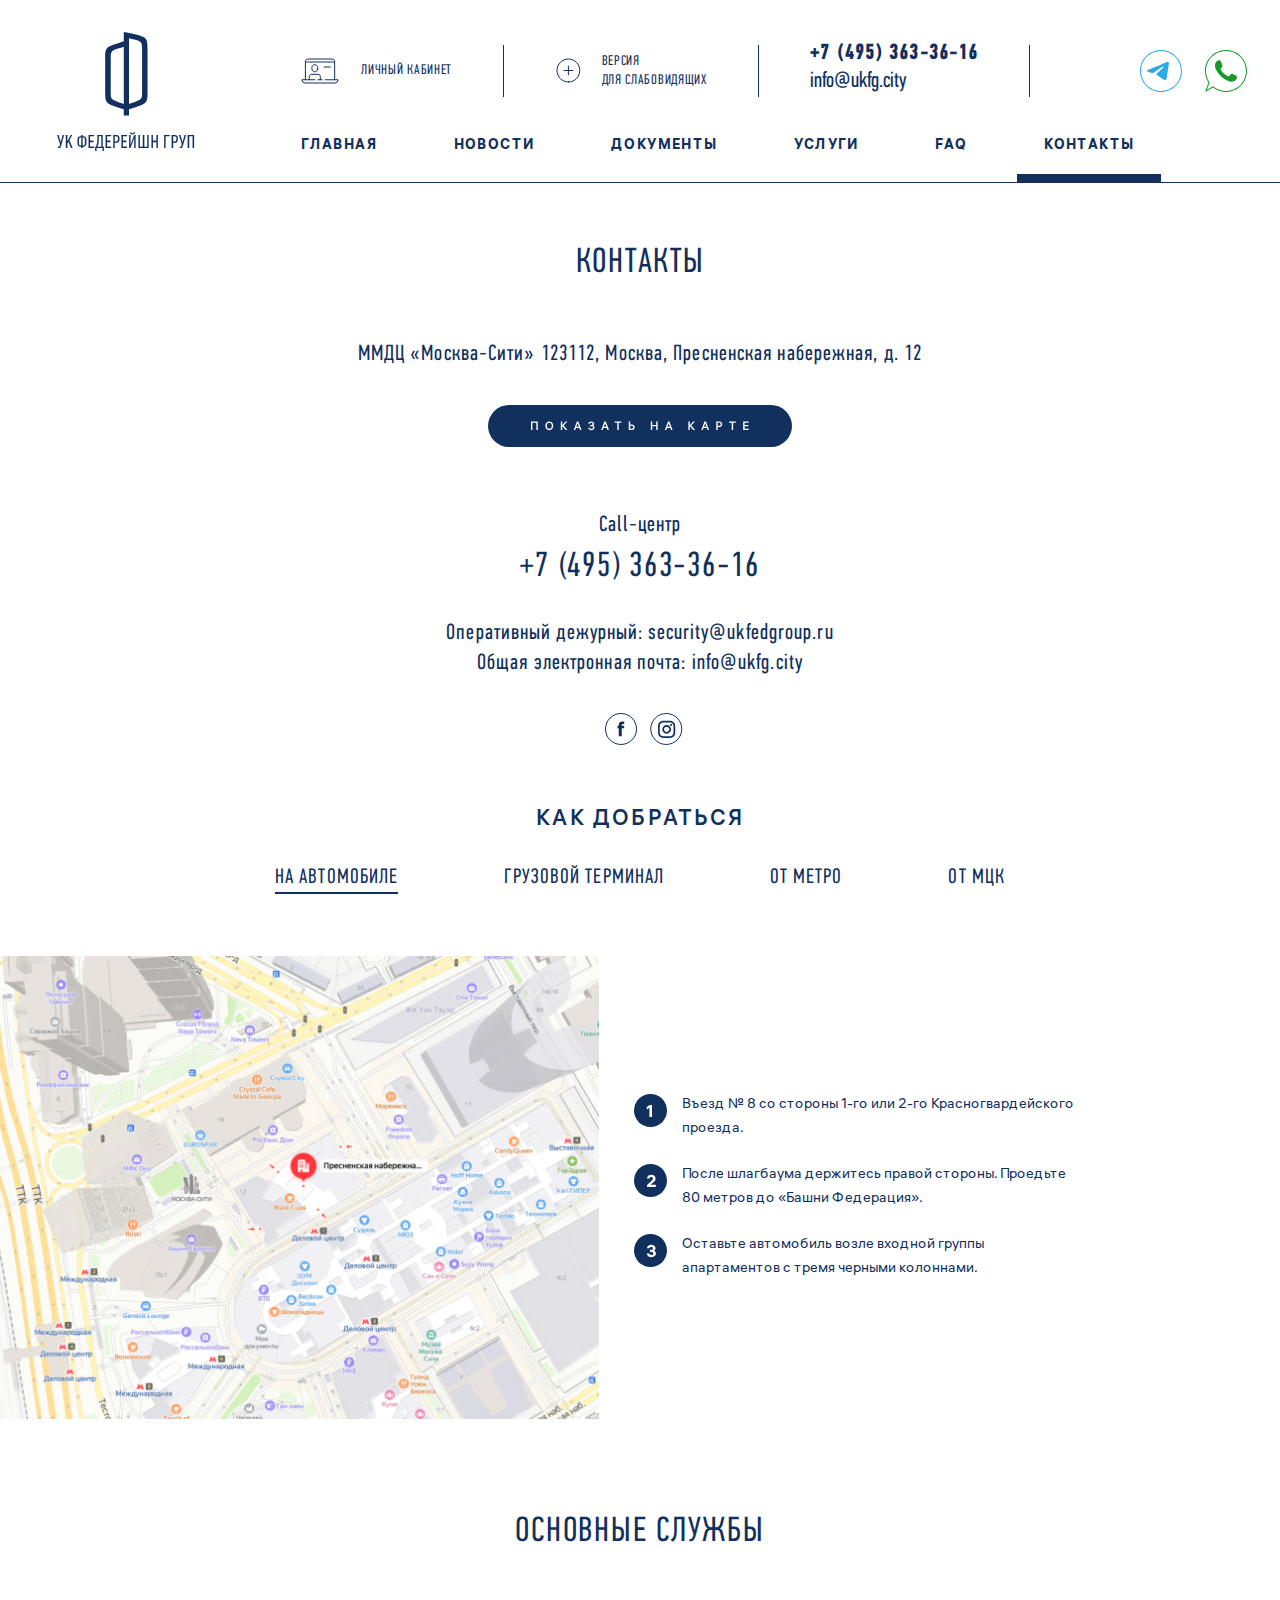
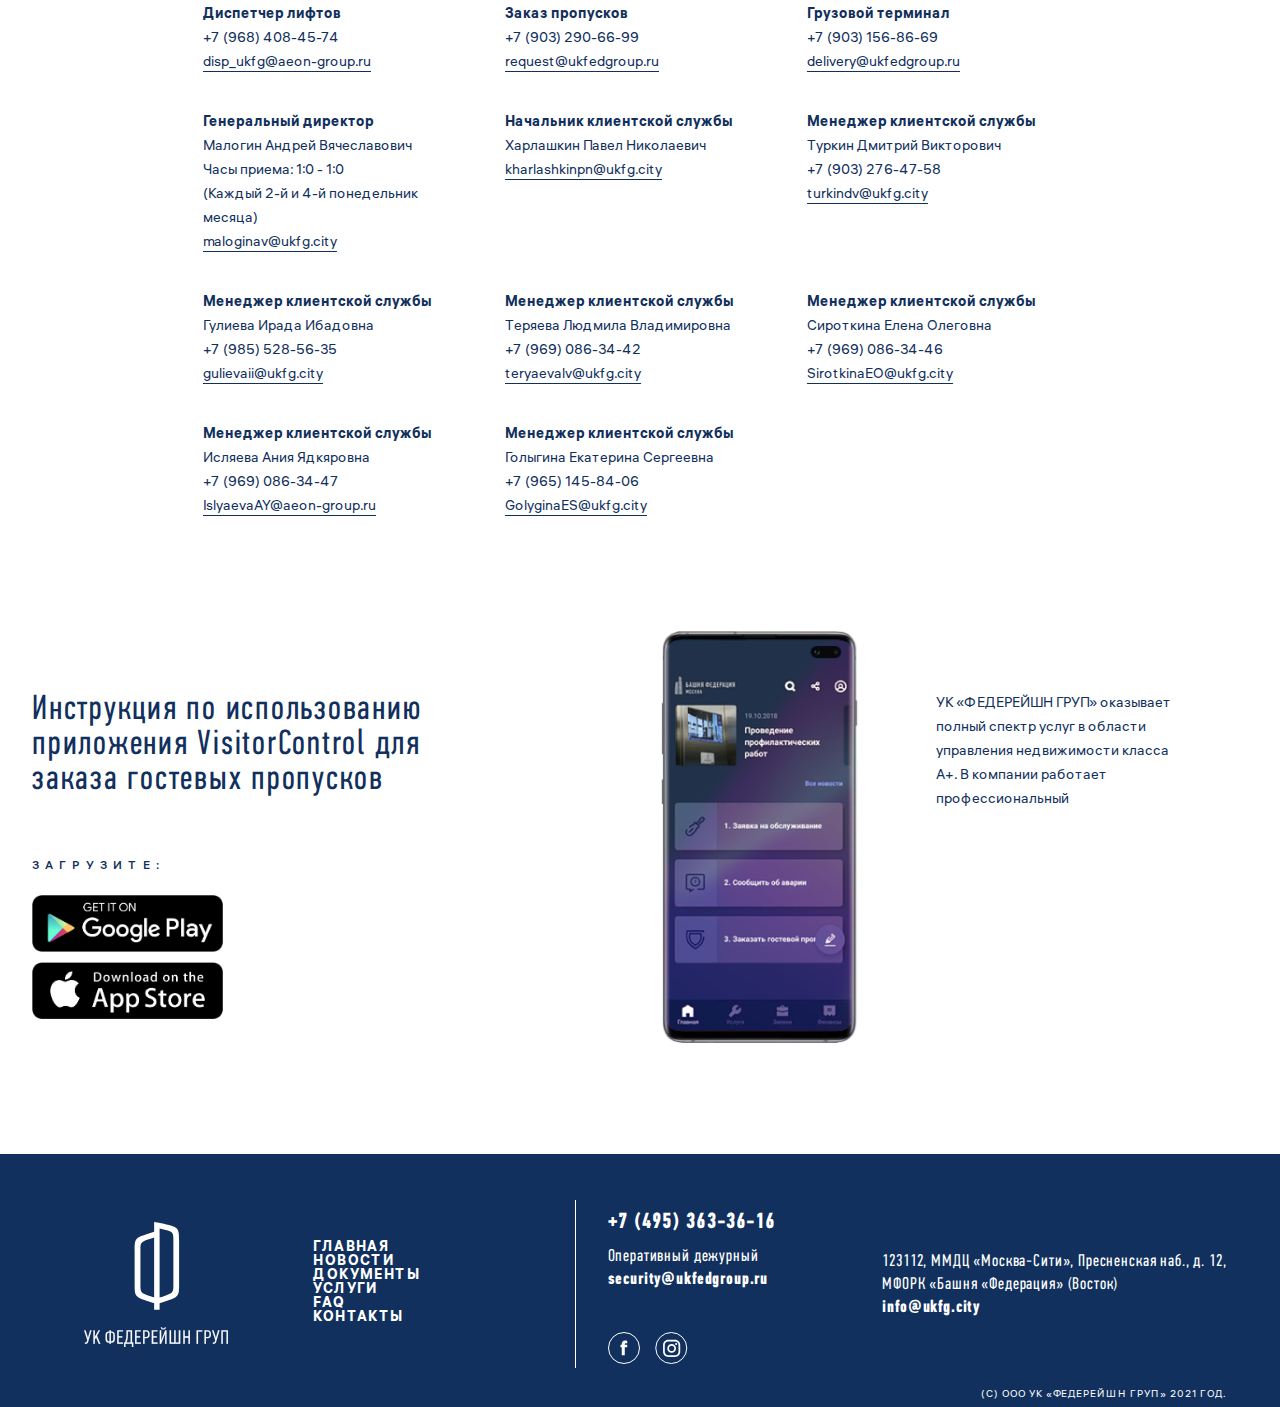
==== commit 4275392d: "letsee-font" ====
--- a/contact/index.html
+++ b/contact/index.html
@@ -96,7 +96,7 @@
          <div class="content">
             <div class="columns">  
                <div class="columns__contacts">
-                  <h1>Контакты</h1>
+                  <h1 class="letsee-guard">Контакты</h1>
                   <p>ММДЦ «Москва-Сити» 123112, Москва, Пресненская набережная, д. 12</p>
                   <a href="#">
                      <div class="columns__detailed"></div>
--- a/css/style.css
+++ b/css/style.css
@@ -176,9 +176,13 @@
    align-items: center;
    background: url(../img/logo.svg) center no-repeat;
  }
- .letsee-active.wonb .header__row > a:first-child {
-    background: url(../img/logof.svg) center no-repeat;
-  }
+ 
+ body.letsee-active.bonw .header__row > a:first-child {
+   background: url(../img/logof_wonb.svg) center no-repeat;
+ }
+ body.letsee-active.wonb .header__row > a:first-child {
+   background: url(../img/logof.svg) center no-repeat;
+ }
  .header__bar {
    flex: 1 0 70%;
    display: flex;
@@ -194,11 +198,17 @@
    align-items: center;
  }
  .header__line {
-   width: 10px;
+   width: 1px;
    height: 52px;
    background-color: #11305d;
    background: url(../img/line.svg) center no-repeat;
  }
+ body.letsee-active.bonw .header__line:not(.letsee-guard) {
+   background-color: #000 !important;
+}
+body.letsee-active.wonb .header__line:not(.letsee-guard) {
+   background-color: #fff !important;
+}
  .header__lk,
  .header__version {
    font-size: 14px;
@@ -212,10 +222,10 @@
    background: url(../img/lk.svg) left no-repeat;
    padding: 0px 0px 0px 60px;
  }
- .letsee-active.wonb .header__profile p {
+ body.letsee-active.wonb .header__profile p {
     background: url(../img/lk-wonb.svg) left no-repeat;
   }
-  .letsee-active.wonb .header__profile p:hover {
+  body.letsee-active.wonb .header__profile p:hover {
     background: url(../img/lkh-wonb.svg) left no-repeat;
   }
  .header__profile p:hover,
@@ -236,6 +246,9 @@
    padding: 0px 0px 0px 46px;
    transition: width 0.1s ease-in-out;
  }
+ body.letsee-active.wonb .header__blind p{
+   background: url(../img/versionh_wonb.svg) left no-repeat;
+ }
  .header__blind p:hover,
  .header__blind p:active {
    display: flex;
@@ -246,6 +259,7 @@
    padding: 0px 0px 0px 46px;
    transition: width 0.1s ease-in-out;
  }
+ 
  .header__phone {
    font-family: "PF Din Text Comp Pro";
    font-weight: bold;
@@ -266,8 +280,8 @@
    padding-bottom: 3px;
    transition: width 0.1s ease-in-out;
  }
- .letsee-active.wonb .header__mail:hover,
-  .letsee-active.wonb .header__mail:active {
+ body.letsee-active.wonb .header__mail:hover,
+ body.letsee-active.wonb .header__mail:active {
     border-color: white;
   }
  .header__app {
@@ -303,6 +317,52 @@
  .header__name_2:hover,
  .header__name_2:active {
    background: url(../img/whatsapph.svg) right no-repeat;
+   padding: 0px 0px 0px 50px;
+   transition: width 0.1s ease-in-out;
+ }
+ 
+ body.letsee-active.bonw .header__name_1 {
+   background: url(../img/telegram_bonw.svg) right no-repeat;
+   margin: 0px 15px 0px 0px;
+   padding: 0px 0px 0px 50px;
+ }
+ body.letsee-active.bonw .header__name_1:hover,
+ body.letsee-active.bonw .header__name_1:active {
+   background: url(../img/telegramh_bonw.svg) right no-repeat;
+   margin: 0px 15px 0px 0px;
+   padding: 0px 0px 0px 50px;
+   transition: width 0.1s ease-in-out;
+ }
+ body.letsee-active.bonw .header__name_2 {
+   background: url(../img/whatsapp_bonw.svg) right no-repeat;
+   padding: 0px 0px 0px 50px;
+ }
+ body.letsee-active.bonw .header__name_2:hover,
+ body.letsee-active.bonw .header__name_2:active {
+   background: url(../img/whatsapph_bonw.svg) right no-repeat;
+   padding: 0px 0px 0px 50px;
+   transition: width 0.1s ease-in-out;
+ }
+ 
+ body.letsee-active.wonb .header__name_1 {
+   background: url(../img/telegram_wonb.svg) right no-repeat;
+   margin: 0px 15px 0px 0px;
+   padding: 0px 0px 0px 50px;
+ }
+ body.letsee-active.wonb .header__name_1:hover,
+ body.letsee-active.wonb .header__name_1:active {
+   background: url(../img/telegramh_wonb.svg) right no-repeat;
+   margin: 0px 15px 0px 0px;
+   padding: 0px 0px 0px 50px;
+   transition: width 0.1s ease-in-out;
+ }
+ body.letsee-active.wonb .header__name_2 {
+   background: url(../img/whatsapp_wonb.svg) right no-repeat;
+   padding: 0px 0px 0px 50px;
+ }
+ body.letsee-active.wonb .header__name_2:hover,
+ body.letsee-active.wonb .header__name_2:active {
+   background: url(../img/whatsapph_wonb.svg) right no-repeat;
    padding: 0px 0px 0px 50px;
    transition: width 0.1s ease-in-out;
  }
@@ -334,6 +394,10 @@
    background-color: #11305d;
    transition: width 0.2s ease-in-out;
  }
+ body.letsee-active.wonb .header__list_hover:after,
+ body.letsee-active.wonb .header__list_active:after {
+   background-color: #fff;
+ }
  .header__list_hover:hover:after,
  .header__list_hover:focus:after,
  .header__list_hover:active:after,
@@ -384,14 +448,14 @@
    background: #11305d;
    transition: 0.5s;
  }
- .letsee-active.wonb .header__burger,
-  .letsee-active.wonb .header__burger:before,
-  .letsee-active.wonb .header__burger:after {
+ body.letsee-active.wonb .header__burger,
+ body.letsee-active.wonb .header__burger:before,
+ body.letsee-active.wonb .header__burger:after {
     background-color: #fff !important;
   }
-  .letsee-active.bonw .header__burger,
-  .letsee-active.bonw .header__burger:before,
-  .letsee-active.bonw .header__burger:after {
+  body.letsee-active.bonw .header__burger,
+  body.letsee-active.bonw .header__burger:before,
+  body.letsee-active.bonw .header__burger:after {
     background-color: black !important;
   }
  .header__burger:before {
@@ -420,7 +484,13 @@
      align-items: center;
      background: url(../img/logohm.svg) center no-repeat;
    }
-   .letsee-active.wonb .header__row > a:first-child {
+   body.letsee-active.bonw .header__row > a:first-child {
+      margin: 0 auto;
+      display: flex;
+      align-items: center;
+      background: url(../img/logohm-bonw.svg) center no-repeat;
+    }
+   body.letsee-active.wonb .header__row > a:first-child {
       margin: 0 auto;
       display: flex;
       align-items: center;
@@ -473,6 +543,26 @@
      padding: 0px 42px 0px 0px;
      transition: width 0.1s ease-in-out;
    }
+   
+   body.letsee-active.wonb .header__call {
+      position: absolute;
+      top: 7px;
+      right: 23px;
+      height: 50px;
+      background: url(../img/app_wonb.svg) right no-repeat;
+      padding: 0px 42px 0px 0px;
+      font-size: 19px;
+    }
+    body.letsee-active.wonb .header__call:hover,
+    body.letsee-active.wonb .header__call:active {
+      position: absolute;
+      top: 7px;
+      right: 23px;
+      height: 50px;
+      background: url(../img/apph_wonb.svg) right no-repeat;
+      padding: 0px 42px 0px 0px;
+      transition: width 0.1s ease-in-out;
+    }
    .header__toggle {
      display: block;
      padding: 0;
@@ -518,6 +608,9 @@
      color: #96a9c6;
      transition: width 0.1s ease-in-out;
    }
+   body.letsee-active .header__list a:hover{
+      opacity: 0.7;
+   }
    .header__popup {
      display: none;
      position: absolute;
@@ -558,11 +651,16 @@
      background: url(../img/logohm.svg) center no-repeat;
      padding: 0px 10px 0px 10px;
    }
-   .letsee-active.wonb .header__logo {
+   body.letsee-active.bonw .header__logo {
       opacity: 0;
     }
-  
-    .letsee-active.wonb .header__row > a:first-child {
+   body.letsee-active.wonb .header__logo {
+      opacity: 0;
+    }
+    body.letsee-active.bonw .header__row > a:first-child {
+      background: url(../img/logohm-bonw.svg) center no-repeat;
+    }
+    body.letsee-active.wonb .header__row > a:first-child {
       background: url(../img/logohm-wonb.svg) center no-repeat;
     }
    .header__img {
@@ -638,11 +736,20 @@
    font-size: 21px;
    letter-spacing: 0.05em;
    text-transform: uppercase;
-   width: 98px;
    border-bottom: 2px solid #11305d;
    padding-bottom: 3px;
    margin: 17px 0px 17px 32px;
- }
+   display: inline-block;
+ }
+ body.letsee-active.bonw .columns__all{
+   border-bottom: 2px solid #000;
+   }
+   body.letsee-active.bonw .columns__all:hover, body.letsee-active.wonb .columns__all:hover{
+      opacity: 0.7;
+      }
+body.letsee-active.wonb .columns__all{
+   border-bottom: 2px solid #fff;
+}
  .columns__all:hover,
  .columns__all:active,
  .columns__all.hide {
@@ -690,11 +797,17 @@
    flex: 1 1 auto;
  }
  .columns__line {
-   width: 10px;
+   width: 2px;
    height: 308px;
    background-color: #11305d;
    background: url(../img/cline.svg) center no-repeat;
  }
+ body.letsee-active.bonw .columns__line:not(.letsee-guard) {
+   background-color: #000 !important;
+}
+body.letsee-active.wonb .columns__line:not(.letsee-guard) {
+   background-color: #fff !important;
+}
  .columns__about {
    height: 100%;
    font-weight: 500;
@@ -727,11 +840,11 @@
    background: url(../img/orderh.svg) 50% 176px no-repeat;
    transition: width 0.1s ease-in-out;
  }
- .letsee-active.wonb .columns__icons:hover {
+ body.letsee-active.wonb .columns__icons:hover {
     background: url(../img/order-wonb.svg) 50% 176px no-repeat;
   }
   
-  .letsee-active .columns__icons:hover .columns__about p {
+  body.letsee-active .columns__icons:hover .columns__about p {
     opacity: 0;
   }
  .columns__about p {
@@ -795,7 +908,7 @@
    padding: 35px 0px 0px 0px;
    text-transform: none;
  }
- .close {
+ .close, body.letsee-active.wonb .close:hover  {
    display: block;
    position: absolute;
    top: 10px;
@@ -803,7 +916,10 @@
    background: url(../img/close.svg) center no-repeat;
    padding: 20px 10px 20px 20px;
  }
- .close:hover {
+ body.letsee-active.wonb .close{
+   background: url(../img/close_wonb.svg) center no-repeat;
+ }
+ .close:hover{
    display: block;
    position: absolute;
    top: 10px;
@@ -840,6 +956,51 @@
  .columns__name_2:hover,
  .columns__name_2:active {
    background: url(../img/whatsapph.svg) right no-repeat;
+   padding: 0px 0px 0px 50px;
+   transition: width 0.1s ease-in-out;
+ }
+ 
+ body.letsee-active.bonw .columns__name_1 {
+   background: url(../img/telegram_bonw.svg) right no-repeat;
+   margin: 0px 15px 0px 0px;
+   padding: 0px 0px 0px 50px;
+ }
+ body.letsee-active.bonw .columns__name_1:hover,
+ body.letsee-active.bonw .columns__name_1:active {
+   background: url(../img/telegramh_bonw.svg) right no-repeat;
+   margin: 0px 15px 0px 0px;
+   padding: 0px 0px 0px 50px;
+   transition: width 0.1s ease-in-out;
+ }
+ body.letsee-active.bonw .columns__name_2 {
+   background: url(../img/whatsapp_bonw.svg) right no-repeat;
+   padding: 0px 0px 0px 50px;
+ }
+ body.letsee-active.bonw .columns__name_2:hover,
+ body.letsee-active.bonw .columns__name_2:active {
+   background: url(../img/whatsapph_bonw.svg) right no-repeat;
+   padding: 0px 0px 0px 50px;
+   transition: width 0.1s ease-in-out;
+ }
+ body.letsee-active.wonb .columns__name_1 {
+   background: url(../img/telegram_wonb.svg) right no-repeat;
+   margin: 0px 15px 0px 0px;
+   padding: 0px 0px 0px 50px;
+ }
+ body.letsee-active.wonb .columns__name_1:hover,
+ body.letsee-active.wonb .columns__name_1:active {
+   background: url(../img/telegramh_wonb.svg) right no-repeat;
+   margin: 0px 15px 0px 0px;
+   padding: 0px 0px 0px 50px;
+   transition: width 0.1s ease-in-out;
+ }
+ body.letsee-active.wonb .columns__name_2 {
+   background: url(../img/whatsapp_wonb.svg) right no-repeat;
+   padding: 0px 0px 0px 50px;
+ }
+ body.letsee-active.wonb .columns__name_2:hover,
+ body.letsee-active.wonb .columns__name_2:active {
+   background: url(../img/whatsapph_wonb.svg) right no-repeat;
    padding: 0px 0px 0px 50px;
    transition: width 0.1s ease-in-out;
  }
@@ -894,11 +1055,18 @@
    background: url(../img/download.svg) left no-repeat;
    padding: 17px 0px 17px 70px;
  }
+ body.letsee-active.wonb .columns__add p{
+   background: url(../img/download_wonb.svg) left no-repeat;
+ }
  .columns__add p:hover,
  .columns__add p:active {
    background: url(../img/downloadh.svg) left no-repeat;
    padding: 17px 0px 17px 70px;
    transition: width 0.1s ease-in-out;
+ }
+ body.letsee-active.wonb .columns__add p:hover,
+ body.letsee-active.wonb .columns__add p:active{
+   background: url(../img/download.svg) left no-repeat;
  }
  .columns__property,
  .columns__legal {
@@ -912,6 +1080,12 @@
    height: 1px;
    background-color: #c4c4c4;
  }
+ body.letsee-active.bonw .columns__lines:not(.letsee-guard) {
+   background-color: #000 !important;
+}
+body.letsee-active.wonb .columns__lines:not(.letsee-guard) {
+   background-color: #fff !important;
+}
  .columns__lines_mobile {
    display: none;
  }
@@ -1028,6 +1202,12 @@
    }
    .container {
      min-width: 320px;
+   }
+   body.letsee-active.bonw .columns__all{
+      border-bottom: 1px solid #000;
+      }
+   body.letsee-active.wonb .columns__all{
+      border-bottom: 1px solid #fff;
    }
    .columns h1 {
      font-size: 23px;
@@ -1088,6 +1268,15 @@
      height: 1px;
      margin: 0 auto;
      background-color: #1b4a91;
+   }
+   body.letsee-active.wonb .columns__icons_1:before,
+   body.letsee-active.wonb .columns__icons_2:before,
+   body.letsee-active.wonb .columns__icons_3:before,
+   body.letsee-active.wonb .columns__icons_4:before,
+   body.letsee-active.wonb .columns__icons_5:before,
+   body.letsee-active.wonb .columns__icons_6:before,
+   body.letsee-active.wonb .columns__icons_6:after{
+      background-color: #fff;
    }
    .columns__icons_1.toggle::before {
      display: none;
@@ -1177,13 +1366,16 @@
      padding: 35px 0px 0px 0px;
      text-transform: none;
    }
-   .close {
+   .close, body.letsee-active.wonb .close:hover {
      position: absolute;
      top: 5px;
      left: 240px;
      background: url(../img/closem.svg) center no-repeat;
      padding: 20px 10px 20px 20px;
    }
+   body.letsee-active.wonb .close{
+      background: url(../img/closem_wonb.svg) center no-repeat;
+    }
    .close:hover {
      position: absolute;
      top: 5px;
@@ -1267,7 +1459,10 @@
      background: url(../img/downloadm.svg) left no-repeat;
      transition: width 0.1s ease-in-out;
    }
-   .columns__add p:hover {
+   body.letsee-active.wonb .columns__add p{
+      background: url(../img/downloadm_wonb.svg) left no-repeat;
+   }
+   .columns__add p:hover, body.letsee-active.wonb .columns__add p:hover {
      font-family: "ALS Hauss";
      font-weight: 500;
      font-size: 10px;
@@ -1362,11 +1557,11 @@
    body.letsee-active .header__toggle_icon.active .header__burger {
       background: rgba(0, 0, 0, 0) !important;
   }
-   .letsee-active.wonb .columns__icons:hover {
+  body.letsee-active.wonb .columns__icons:hover {
       background: none;
     }
     
-    .letsee-active .columns__icons:hover .columns__about p {
+    body.letsee-active .columns__icons:hover .columns__about p {
       opacity: 1;
     }
  }
@@ -1484,6 +1679,14 @@
    background: url(../img/logof.svg) center no-repeat;
    padding: 200px 0px 0px 10px;
  }
+ body.letsee-active.bonw .footer__img {
+   background: url(../img/logof.svg) center no-repeat;
+   padding: 200px 0px 0px 10px;
+ }
+ body.letsee-active.wonb .footer__img {
+   background: url(../img/logof_wonb.svg) center no-repeat;
+   padding: 200px 0px 0px 10px;
+ }
  .footer__list {
    font-family: "ALS Hauss";
    font-weight: bold;
@@ -1491,7 +1694,6 @@
    flex-direction: column;
    justify-content: space-between;
    font-size: 14px;
-   line-height: 22px;
    letter-spacing: 0.1em;
    text-transform: uppercase;
  }
@@ -1504,6 +1706,9 @@
    color: #96a9c6;
    transition: width 0.1s ease-in-out;
  }
+ body.letsee-active.bonw .footer__list a:hover, body.letsee-active.wonb .footer__list a:hover{
+   opacity: 0.7;
+   }
  .footer__contact {
    line-height: 25px;
    height: 168px;
@@ -1511,6 +1716,12 @@
    border-left: 1px solid #fff;
    padding: 0px 0px 0px 32px;
  }
+ body.letsee-active.bonw .footer__contact:not(.letsee-guard) {
+   border-left: 1px solid #fff;
+}
+body.letsee-active.wonb .footer__contact:not(.letsee-guard) {
+   border-left: 1px solid #000;
+}
  .footer__phone {
    font-family: "PF Din Text Comp Pro";
    font-weight: bold;
@@ -1545,6 +1756,28 @@
    padding: 1px 0px 90px 40px;
    transition: width 0.1s ease-in-out;
  }
+ body.letsee-active.wonb .footer__fb {
+   width: 200px;
+   background: url(../img/fb_wonb.svg) left no-repeat;
+   padding: 1px 40px 90px 0px;
+ }
+ body.letsee-active.wonb .footer__fb:hover,
+ body.letsee-active.wonb .footer__fb:active {
+   height: 200px;
+   background: url(../img/fbh_wonb.svg) left no-repeat;
+   padding: 1px 40px 90px 0px;
+   transition: width 0.1s ease-in-out;
+ }
+ body.letsee-active.wonb .footer__in {
+   background: url(../img/in_wonb.svg) right no-repeat;
+   padding: 1px 0px 90px 40px;
+ }
+ body.letsee-active.wonb .footer__in:hover,
+ body.letsee-active.wonb .footer__in:active {
+   background: url(../img/inh_wonb.svg) right no-repeat;
+   padding: 1px 0px 90px 40px;
+   transition: width 0.1s ease-in-out;
+ }
  .footer__info {
    font-size: 17px;
    line-height: 23px;
@@ -1567,6 +1800,9 @@
    color: #96a9c6;
    transition: width 0.1s ease-in-out;
  }
+ body.letsee-active.bonw .footer span:hover, body.letsee-active.wonb .footer span:hover{
+   opacity: 0.7;
+   }
  .footer__copy {
    max-width: 1400px;
    margin: 0 auto;
@@ -1597,6 +1833,9 @@
      align-items: center;
      padding: 0;
    }
+   body.letsee-active.bonw .footer__contact:not(.letsee-guard), body.letsee-active.wonb .footer__contact:not(.letsee-guard) {
+      border: none;
+   }
    .footer__row {
      display: flex;
      flex-direction: column;
@@ -1608,6 +1847,40 @@
      height: 94px;
      padding: 0;
    }
+   body.letsee-active.bonw .footer__img {
+      background: url(../img/logohm-wonb.svg) top no-repeat;
+      width: 108.3px;
+      height: 94px;
+      padding: 0;
+    }
+   body.letsee-active.wonb .footer__img {
+      background: url(../img/logofm_wonb.svg) top no-repeat;
+      width: 108.3px;
+      height: 94px;
+      padding: 0;
+    }
+    .footer__fb {
+      width: 200px;
+      background: url(../img/fb.svg) left no-repeat;
+      padding: 1px 40px 90px 0px;
+    }
+    .footer__fb:hover,
+    .footer__fb:active {
+      height: 200px;
+      background: url(../img/fbh.svg) left no-repeat;
+      padding: 1px 40px 90px 0px;
+      transition: width 0.1s ease-in-out;
+    }
+    .footer__in {
+      background: url(../img/in.svg) right no-repeat;
+      padding: 1px 0px 90px 40px;
+    }
+    .footer__in:hover,
+    .footer__in:active {
+      background: url(../img/inh.svg) right no-repeat;
+      padding: 1px 0px 90px 40px;
+      transition: width 0.1s ease-in-out;
+    }
    .footer__phone {
      font-size: 22px;
      padding: 38px 0px 7px 0px;
@@ -1645,7 +1918,7 @@
      padding: 0px 10px 0px 10px;
    }
  }
- @media (max-width: 960px) and (min-width: 889px) {
+ @media (max-width: 960px) and (min-width: 769px) {
    .footer__logo {
      flex: 0 1 auto;
      padding: 0px 20px 0px 20px;
@@ -1655,31 +1928,90 @@
      width: 108.3px;
      height: 94px;
    }
- }
- .letsee-active.wonb .letsee-change-fontsize {
+   body.letsee-active.bonw .footer__img {
+      background: url(../img/logohm-wonb.svg) center/auto no-repeat;
+      width: 108.3px;
+      height: 94px;
+    }
+    body.letsee-active.wonb .footer__img {
+      background: url(../img/logohm-bonw.svg) center/auto no-repeat;
+      width: 108.3px;
+      height: 94px;
+    }
+ }
+ body.letsee-active.wonb .letsee-change-fontsize {
     color: white;
     border-color: white;
   }
   
-  .letsee-active.wonb .letsee-off,
-  .letsee-active.wonb .letsee-on {
+  body.letsee-active.wonb .letsee-off,
+  body.letsee-active.wonb .letsee-on {
     border-color: white;
   }
   
+  body.letsee-active.bonw .letsee-fontsize-active {
+   background: #000;
+   color: #fff;
+}
+body.letsee-active.wonb .letsee-fontsize-active{
+   background: #fff;
+   color: #000;
+}
+body.letsee-active.bonw .columns__info,
+body.letsee-active.bonw .columns__info div,
+body.letsee-active.bonw .columns__info h1,
+body.letsee-active.bonw .columns__info h2,
+body.letsee-active.bonw .columns__info h5,
+body.letsee-active.bonw .columns__info p,
+body.letsee-active.bonw .container__footer,
+body.letsee-active.bonw .container__footer div,
+body.letsee-active.bonw .container__footer li,
+body.letsee-active.bonw .container__footer a,
+body.letsee-active.bonw .container__footer span,
+body.letsee-active.bonw .footer__copy,
+body.letsee-active.bonw .columns__fix,
+body.letsee-active.bonw .columns__fix div,
+body.letsee-active.bonw .columns__fix a{
+   background-color: #000 !important;
+   color: #fff !important;
+}
+body.letsee-active.wonb .columns__info,
+body.letsee-active.wonb .columns__info div,
+body.letsee-active.wonb .columns__info h1,
+body.letsee-active.wonb .columns__info h2,
+body.letsee-active.wonb .columns__info h5,
+body.letsee-active.wonb .columns__info p,
+body.letsee-active.wonb .container__footer,
+body.letsee-active.wonb .container__footer div,
+body.letsee-active.wonb .container__footer li,
+body.letsee-active.wonb .container__footer a,
+body.letsee-active.wonb .container__footer span,
+body.letsee-active.wonb .footer__copy,
+body.letsee-active.wonb .columns__fix,
+body.letsee-active.wonb .columns__fix div,
+body.letsee-active.wonb .columns__fix a{
+   background-color: #fff !important;
+   color: #000 !important;
+}
+
   [data-color='wonb'] {
     display: none;
   }
   
-  .letsee-active.wonb [data-color='wonb'] {
+  body.letsee-active.wonb [data-color='wonb'] {
     display: block;
   }
   
-  .letsee-active.wonb [data-color='bonw'] {
+  body.letsee-active.wonb [data-color='bonw'] {
     display: none;
   }
   
-  .letsee-active.wonb .header__list_hover:after,
-  .letsee-active.wonb .header__list_active:after {
-    background-color: white;
-  }
+  body.letsee-active.wonb .header__list::before,
+  body.letsee-active.wonb .header__list::after {
+     background-color: #fff;
+   }
+   body.letsee-active .header__toggle:not(.letsee-guard) {
+    font-size: 10px !important;
+}
+
  --- a/letsee/letsee.css
+++ b/letsee/letsee.css
@@ -8,45 +8,38 @@
 body.letsee-active .header__blind p{
    background: url(../img/versionh.svg) left no-repeat;
 }
-body.letsee-active .columns__info,
-body.letsee-active .columns__info div,
-body.letsee-active .columns__info h1,
-body.letsee-active .columns__info h2,
-body.letsee-active .columns__info h5,
-body.letsee-active .columns__info p,
-body.letsee-active .container__footer,
-body.letsee-active .container__footer div,
-body.letsee-active .container__footer li,
-body.letsee-active .container__footer a,
-body.letsee-active .container__footer span,
-body.letsee-active .footer__copy,
-body.letsee-active .columns__fix,
-body.letsee-active .columns__fix div,
-body.letsee-active .columns__fix a{
-   background-color: #000 !important;
-   color: #fff !important;
-}
-#letsee-panel {
-   
+
+.letsee-panel {
    display: none;
    top: 15px;
    height: 230px;
    width: 100%;
    margin: 0;
-   border-top: 1px solid #000;
-   border-bottom: 1px solid #000;
    font-size: 24px;
    line-height: 1.6;
    text-align: center;
    text-transform: uppercase;
 }
-body.letsee-active #letsee-panel {
+body.letsee-active.bonw #letsee-container {
+   border-top: 1px solid #000;
+   border-bottom: 1px solid #000;
+}
+body.letsee-active.wonb #letsee-container {
+   border-top: 1px solid #fff;
+   border-bottom: 1px solid #fff;
+}
+body.letsee-active #letsee-container {
+   width: 100%;
+}
+body.letsee-active .letsee-panel {
+   max-width: 1400px;
+   margin: 0 auto;
    display: block;
    display: flex;
    justify-content: space-around;
    align-items: center;
 }
-#letsee-panel * {
+.letsee-panel * {
    user-select: none;
    -webkit-user-select: none;
    -moz-user-select: none;
@@ -59,7 +52,7 @@
    font-style: 30px;
    margin: 0px 0px 30px 0px;
 }
-#letsee-panel a {
+.letsee-panel a {
    display: inline-flex;
    flex-direction: row;
    align-items: center;
@@ -80,14 +73,6 @@
    height: 50px;
    border: 2px solid #000;
    border-radius: 10px;
-}
-.letsee-active.bonw .letsee-fontsize-active {
-   background: #000;
-   color: #fff;
-}
-.letsee-active.wonb .letsee-fontsize-active{
-   background: #fff;
-   color: #000;
 }
 .letsee-colors span {
    padding: 0 5px;
@@ -146,13 +131,37 @@
    margin-left: 60px;
 }
 @media (max-width: 768px){
-   body.letsee-active #letsee-panel{
+   body.letsee-active .letsee-panel{
       display: flex;
       flex-direction: column;
       height: auto;
+      justify-content: space-around;
+      height: 500px
    }
+   .letsee-block {
+      flex: 0 0 auto;
+  }
    body.letsee-active .header__img{
       width: auto;
       height: auto;
    }
+   body.letsee-active.bonw #letsee-container,body.letsee-active.wonb #letsee-container {
+      border: none;
+   }
+   body.letsee-active.bonw .content::before{
+     content: "";
+     display: block;
+     width: 90vw;
+     height: 1px;
+     margin: 0 auto;
+     background-color: #000;
+   }
+   body.letsee-active.wonb .content::before{
+      content: "";
+      display: block;
+      width: 90vw;
+      height: 1px;
+      margin: 0 auto;
+      background-color: #fff;
+    }
 }--- a/css/contact.css
+++ b/css/contact.css
@@ -1,24 +1,24 @@
-body.bonw .columns__info,
-body.bonw .columns__info div,
-body.bonw .columns__info h1,
-body.bonw .columns__info h2,
-body.bonw .columns__info h5,
-body.bonw .columns__info p,
-body.bonw .columns__fix,
-body.bonw .columns__fix div,
-body.bonw .columns__fix a{
+body.letsee-active.bonw .columns__info,
+body.letsee-active.bonw .columns__info div,
+body.letsee-active.bonw .columns__info h1,
+body.letsee-active.bonw .columns__info h2,
+body.letsee-active.bonw .columns__info h5,
+body.letsee-active.bonw .columns__info p,
+body.letsee-active.bonw .columns__fix,
+body.letsee-active.bonw .columns__fix div,
+body.letsee-active.bonw .columns__fix a{
    background-color: #fff !important;
    color: #000 !important;
 }
-body.wonb .columns__info,
-body.wonb .columns__info div,
-body.wonb .columns__info h1,
-body.wonb .columns__info h2,
-body.wonb .columns__info h5,
-body.wonb .columns__info p,
-body.wonb .columns__fix,
-body.wonb .columns__fix div,
-body.wonb .columns__fix a{
+body.letsee-active.wonb .columns__info,
+body.letsee-active.wonb .columns__info div,
+body.letsee-active.wonb .columns__info h1,
+body.letsee-active.wonb .columns__info h2,
+body.letsee-active.wonb .columns__info h5,
+body.letsee-active.wonb .columns__info p,
+body.letsee-active.wonb .columns__fix,
+body.letsee-active.wonb .columns__fix div,
+body.letsee-active.wonb .columns__fix a{
    background-color: #000 !important;
    color: #fff !important;
 }
@@ -37,11 +37,17 @@
   background: url(../img/button1__contacts.svg) center no-repeat;
   padding: 0px 0px 111px 0px;
 }
+body.letsee-active.wonb .columns__detailed{
+   background: url(../img/button1__contacts_wonb.svg) center no-repeat;
+}
 .columns__detailed:hover {
   width: 310px;
   margin: 0 auto;
   background: url(../img/button1h__contacts.svg) center no-repeat;
   padding: 0px 0px 111px 0px;
+}
+body.letsee-active.wonb .columns__detailed:hover{
+   background: url(../img/button1__contacts.svg) center no-repeat;
 }
 .columns__contacts h5 {
   padding: 30px 0px 0px 0px;
@@ -78,6 +84,24 @@
   background: url(../img/in_white.svg) right no-repeat;
   padding: 1px 0px 90px 40px;
 }
+body.letsee-active.wonb .columns__fb {
+   background: url(../img/fb.svg) right no-repeat;
+   padding: 1px 40px 90px 0px;
+   margin-right: 6px;
+ }
+ body.letsee-active.wonb .columns__fb:hover {
+   background: url(../img/fbh.svg) right no-repeat;
+   padding: 1px 40px 90px 0px;
+   margin-right: 6px;
+ }
+ body.letsee-active.wonb .columns__in {
+   background: url(../img/in.svg) right no-repeat;
+   padding: 1px 0px 90px 40px;
+ }
+ body.letsee-active.wonb .columns__in:hover {
+   background: url(../img/inh.svg) right no-repeat;
+   padding: 1px 0px 90px 40px;
+ }
 .columns__road {
   width: 100%;
   margin: 0 auto;
@@ -110,6 +134,13 @@
 .columns__list_hover:hover {
   border-bottom: 2px solid #11305d;
 }
+
+body.letsee-active.bonw .columns__list_hover:hover, body.letsee-active.bonw .columns__list li.active{
+   border-bottom: 2px solid #000;
+   }
+body.letsee-active.wonb .columns__list_hover:hover, body.letsee-active.wonb .columns__list li.active{
+   border-bottom: 2px solid #fff;
+   }
 .columns__list li:not(.active):hover {
   border-bottom: none;
 }
@@ -196,6 +227,15 @@
 .columns__marker_9 {
   background: url(../img/marker_9.svg) top left no-repeat;
 }
+body.letsee-active.wonb .columns__marker_1 {
+   background: url(../img/marker_1_wonb.svg) top left no-repeat;
+ }
+ body.letsee-active.wonb .columns__marker_2 {
+   background: url(../img/marker_2_wonb.svg) top left no-repeat;
+ }
+ body.letsee-active.wonb .columns__marker_3 {
+   background: url(../img/marker_3_wonb.svg) top left no-repeat;
+ }
 h2 {
   font-family: PF Din Text Comp Pro;
   font-weight: normal;
@@ -251,7 +291,13 @@
 .columns__service a {
   border-bottom: 1px solid #11305d;
 }
-.columns__service a:hover {
+body.letsee-active.bonw .columns__service a{
+   border-bottom: 1px solid #000;
+   }
+body.letsee-active.wonb .columns__service a{
+   border-bottom: 1px solid #fff;
+   }
+.columns__service a:hover, body.letsee-active.bonw .columns__service a:hover, body.letsee-active.wonb .columns__service a:hover {
   border-bottom: none;
 }
 .columns__service:last-child {
@@ -269,6 +315,18 @@
   font-weight: normal;
 }
 @media (max-width: 768px) {
+   body.letsee-active.bonw .columns__list li.active{
+      border: none;
+      }
+      body.letsee-active.wonb .columns__list li.active{
+      border: none;
+      }
+      body.letsee-active.bonw .columns__list_hover:hover{
+         border-bottom: 1px solid #000;
+         }
+      body.letsee-active.wonb .columns__list_hover:hover{
+         border-bottom: 1px solid #fff;
+         }
   .columns {
     display: block;
   }
@@ -287,7 +345,10 @@
     background: url(../img/button1m__contacts.svg) center no-repeat;
     padding: 0px 0px 76px 0px;
   }
-  .columns__detailed:hover {
+  body.letsee-active.wonb .columns__detailed{
+   background: url(../img/button1m__contacts_wonb.svg) center no-repeat;
+  }
+  .columns__detailed:hover, body.letsee-active.wonb .columns__detailed:hover {
     width: 310px;
     margin: 0 auto;
     background: url(../img/button1mh__contacts.svg) center no-repeat;
@@ -359,6 +420,10 @@
   .columns__list_hover:hover {
     border-bottom: 1px solid #11305d;
   }
+  body.letsee-active.wonb .columns__list li.active span,
+  body.letsee-active.wonb .columns__list_hover:hover {
+    border-bottom: 1px solid #fff;
+  }
   .columns__list li:not(.active):hover {
     border-bottom: none;
   }
@@ -393,15 +458,24 @@
   .columns__picture_mobile {
     display: block;
   }
-  .columns__marker_1 {
+  .columns__marker_1, body.letsee-active.bonw .columns__marker_1 {
     background: url(../img/marker_1m.svg) left no-repeat;
   }
-  .columns__marker_2 {
+  .columns__marker_2, body.letsee-active.bonw .columns__marker_2 {
     background: url(../img/marker_2m.svg) left no-repeat;
   }
-  .columns__marker_3 {
+  .columns__marker_3, body.letsee-active.bonw .columns__marker_3 {
     background: url(../img/marker_3m.svg) left no-repeat;
   }
+  body.letsee-active.wonb .columns__marker_1 {
+   background: url(../img/marker_1m_wonb.svg) left no-repeat;
+ }
+ body.letsee-active.wonb .columns__marker_2 {
+   background: url(../img/marker_2m_wonb.svg) left no-repeat;
+ }
+ body.letsee-active.wonb .columns__marker_3 {
+   background: url(../img/marker_3m_wonb.svg) left no-repeat;
+ }
   .columns__texts {
     height: 100%;
     padding: 18px 0px 0px 0px;
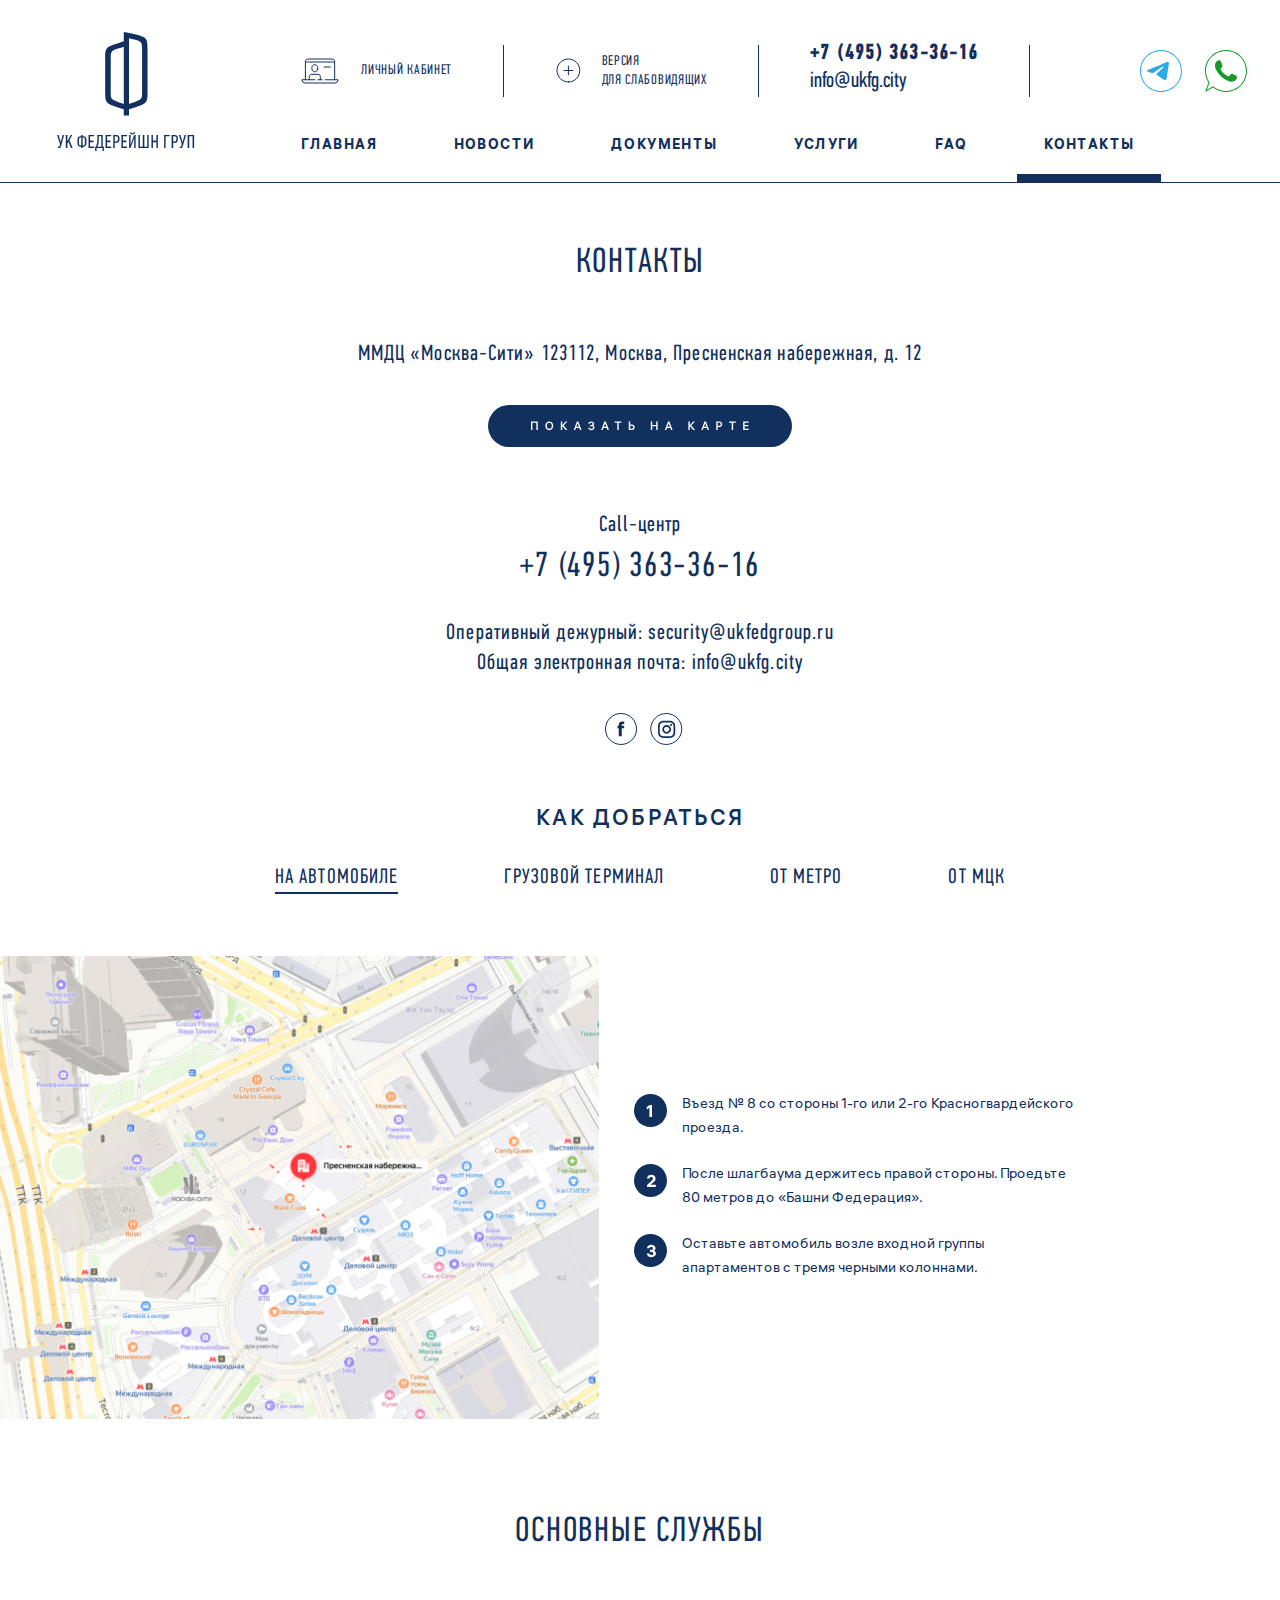
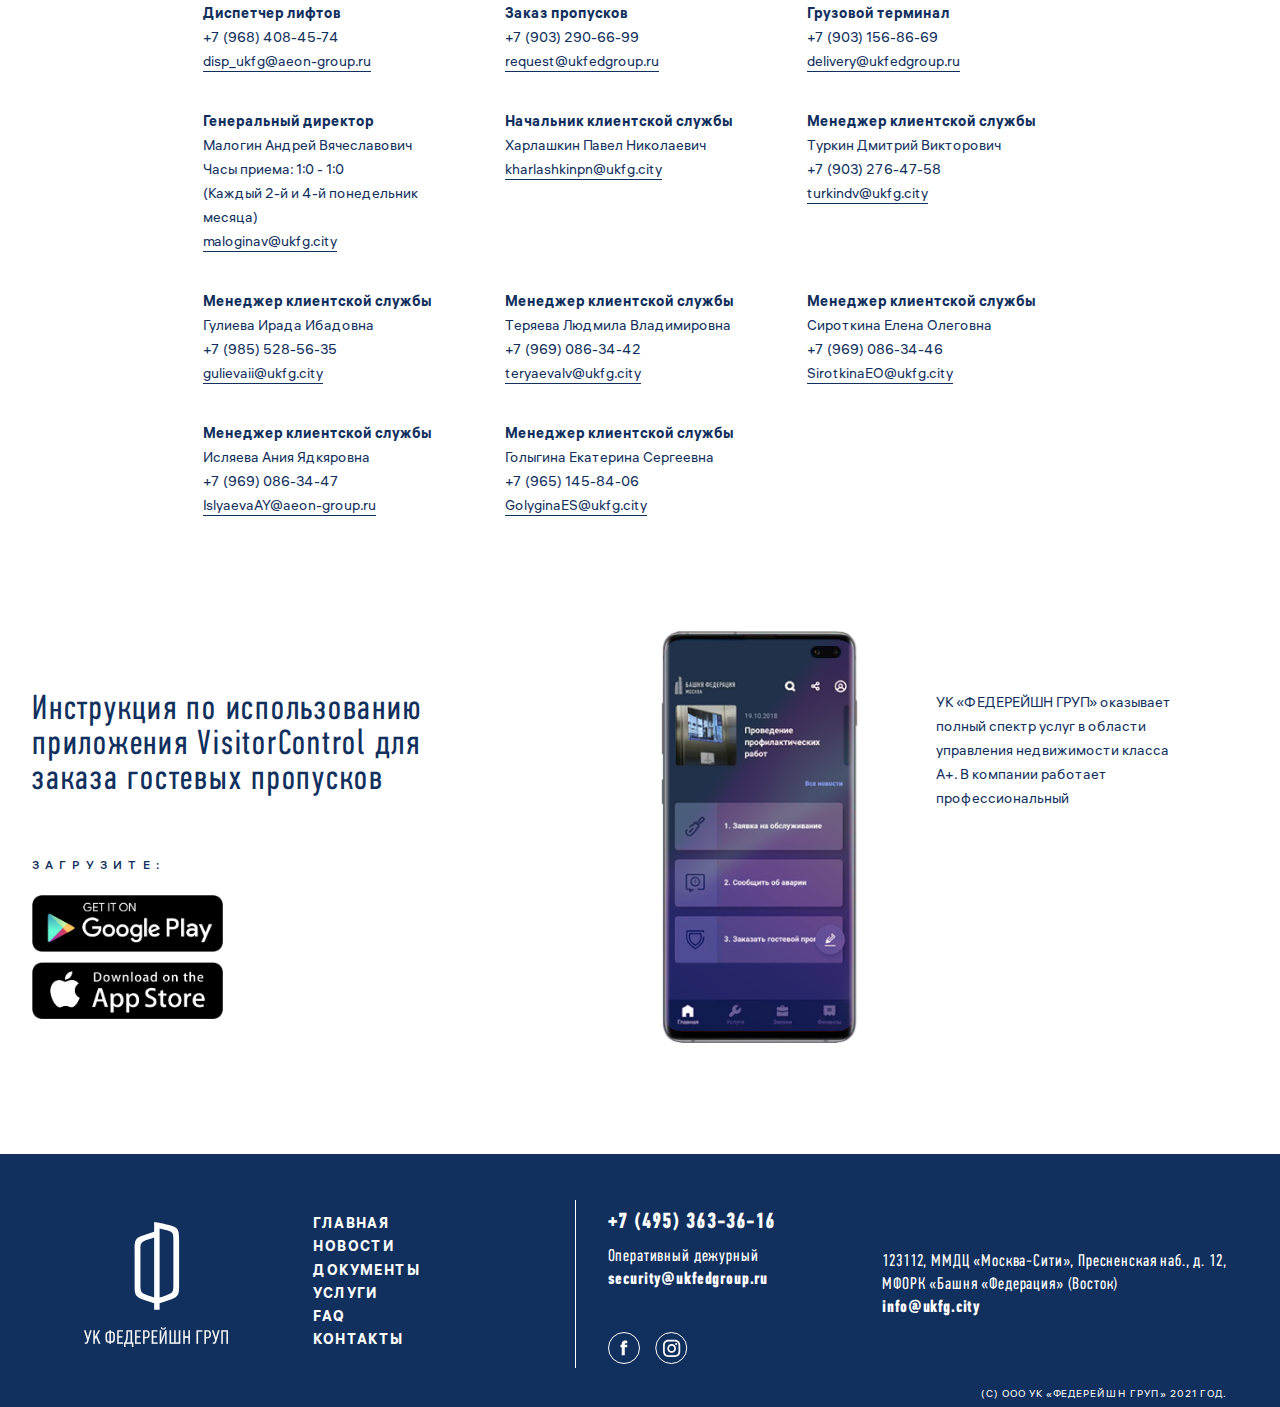
==== commit 92180896: "letsee-font" ====
--- a/contact/index.html
+++ b/contact/index.html
@@ -102,7 +102,7 @@
                      <div class="columns__detailed"></div>
                   </a>
                   <h5>Call-центр</h5>
-                  <a href="tel:+74953633616"><div class="columns__phones">+7 (495) 363-36-16</div></a>
+                  <a href="tel:+74953633616"><div class="columns__phones letsee-guard">+7 (495) 363-36-16</div></a>
                   <div class="columns__mail">
                      <a href="mailto:security@ukfedgroup.ru"><p>Оперативный дежурный: security@ukfedgroup.ru</p></a>
                      <a href="mailto:info@ukfg.city"><p>Общая электронная почта: info@ukfg.city</p></a>
@@ -194,7 +194,7 @@
                   </div>
                </div>
                <div class="columns__info">
-                  <h2>Основные службы</h2>
+                  <h2 class="letsee-guard">Основные службы</h2>
                   <div class="columns__services">
                      <div class="columns__service">
                         <h4>Диспетчер лифтов</h4>
--- a/css/style.css
+++ b/css/style.css
@@ -1217,7 +1217,6 @@
      display: none;
    }
    .columns__all {
-     width: 71px;
      margin: 20px 0px 0px 20px;
      font-family: PF Din Text Comp Pro;
      font-weight: normal;
@@ -1696,6 +1695,7 @@
    font-size: 14px;
    letter-spacing: 0.1em;
    text-transform: uppercase;
+   min-height: 130px;
  }
  .footer a,
  .footer a:visited,
--- a/css/contact.css
+++ b/css/contact.css
@@ -518,7 +518,6 @@
     flex-wrap: nowrap;
     font-family: ALS Hauss;
     font-size: 12px;
-    line-height: 19px;
     padding: 0;
     margin-bottom: 0px;
   }
